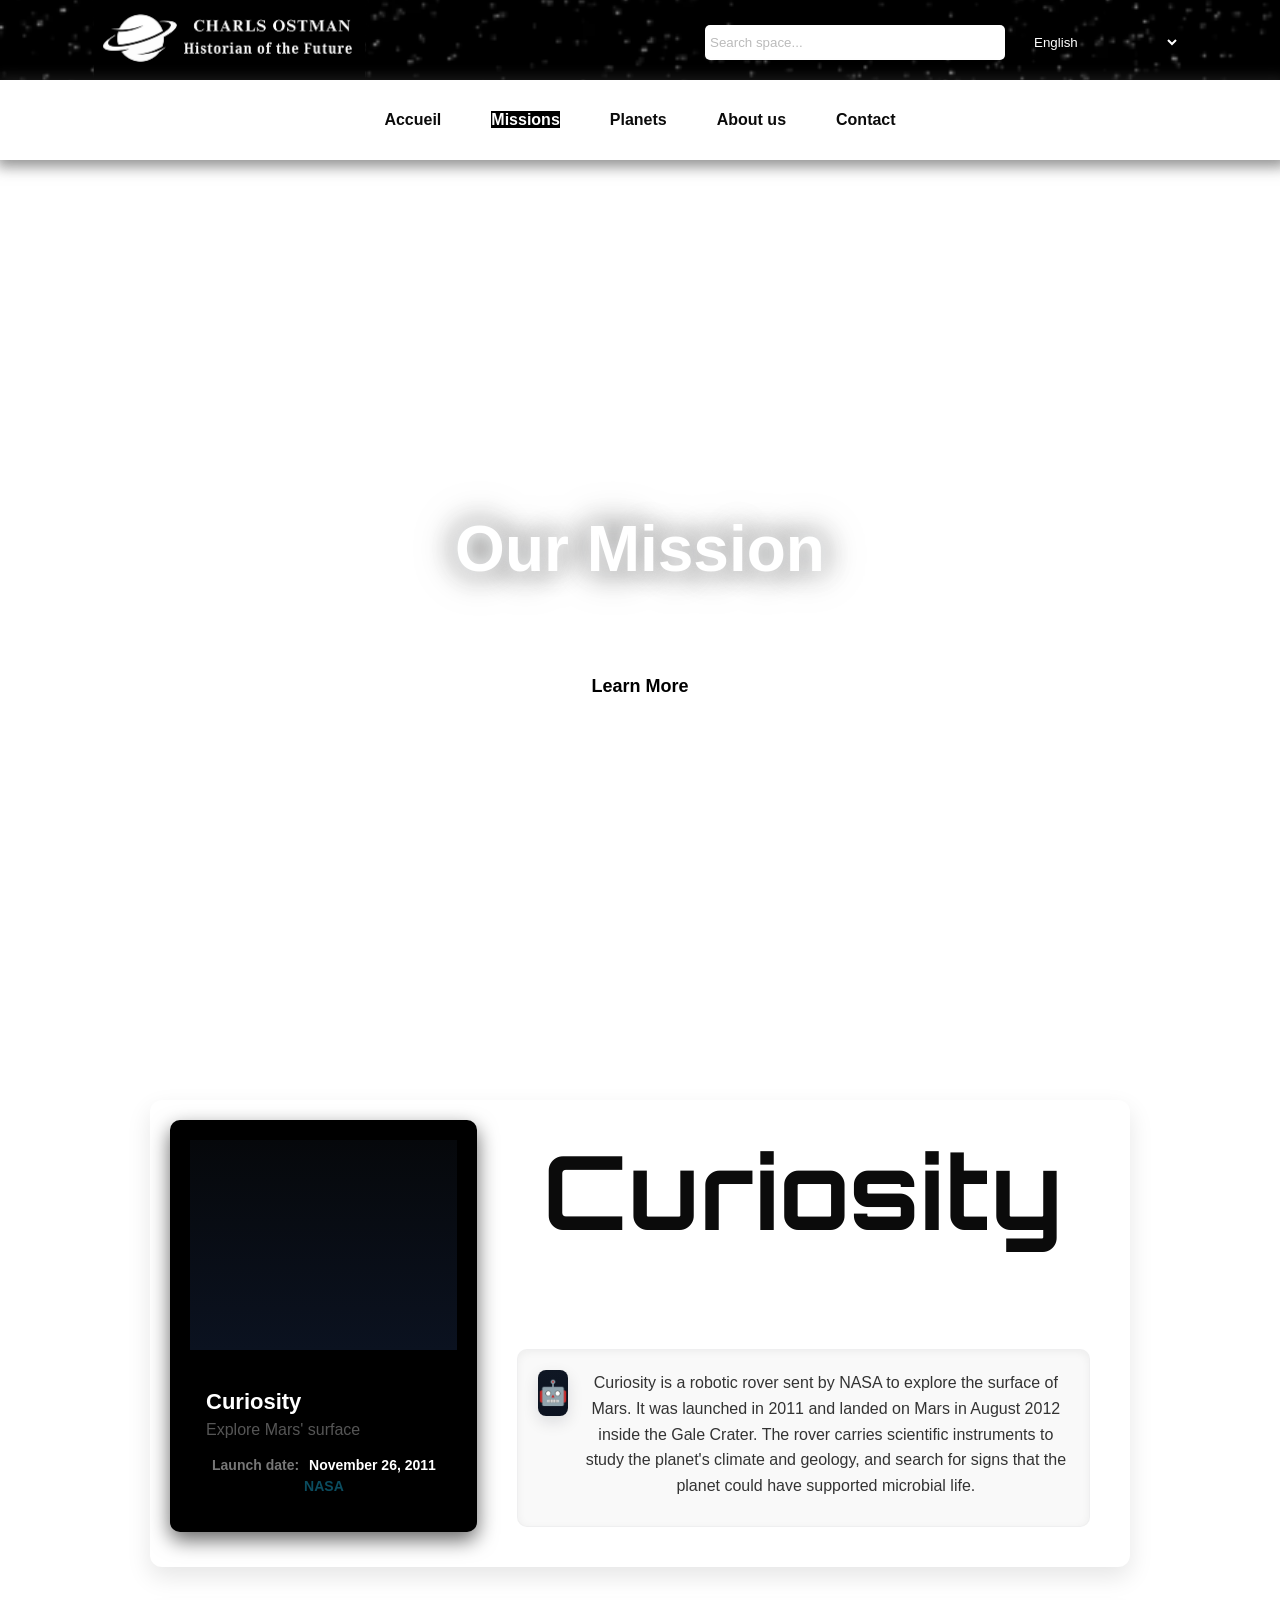
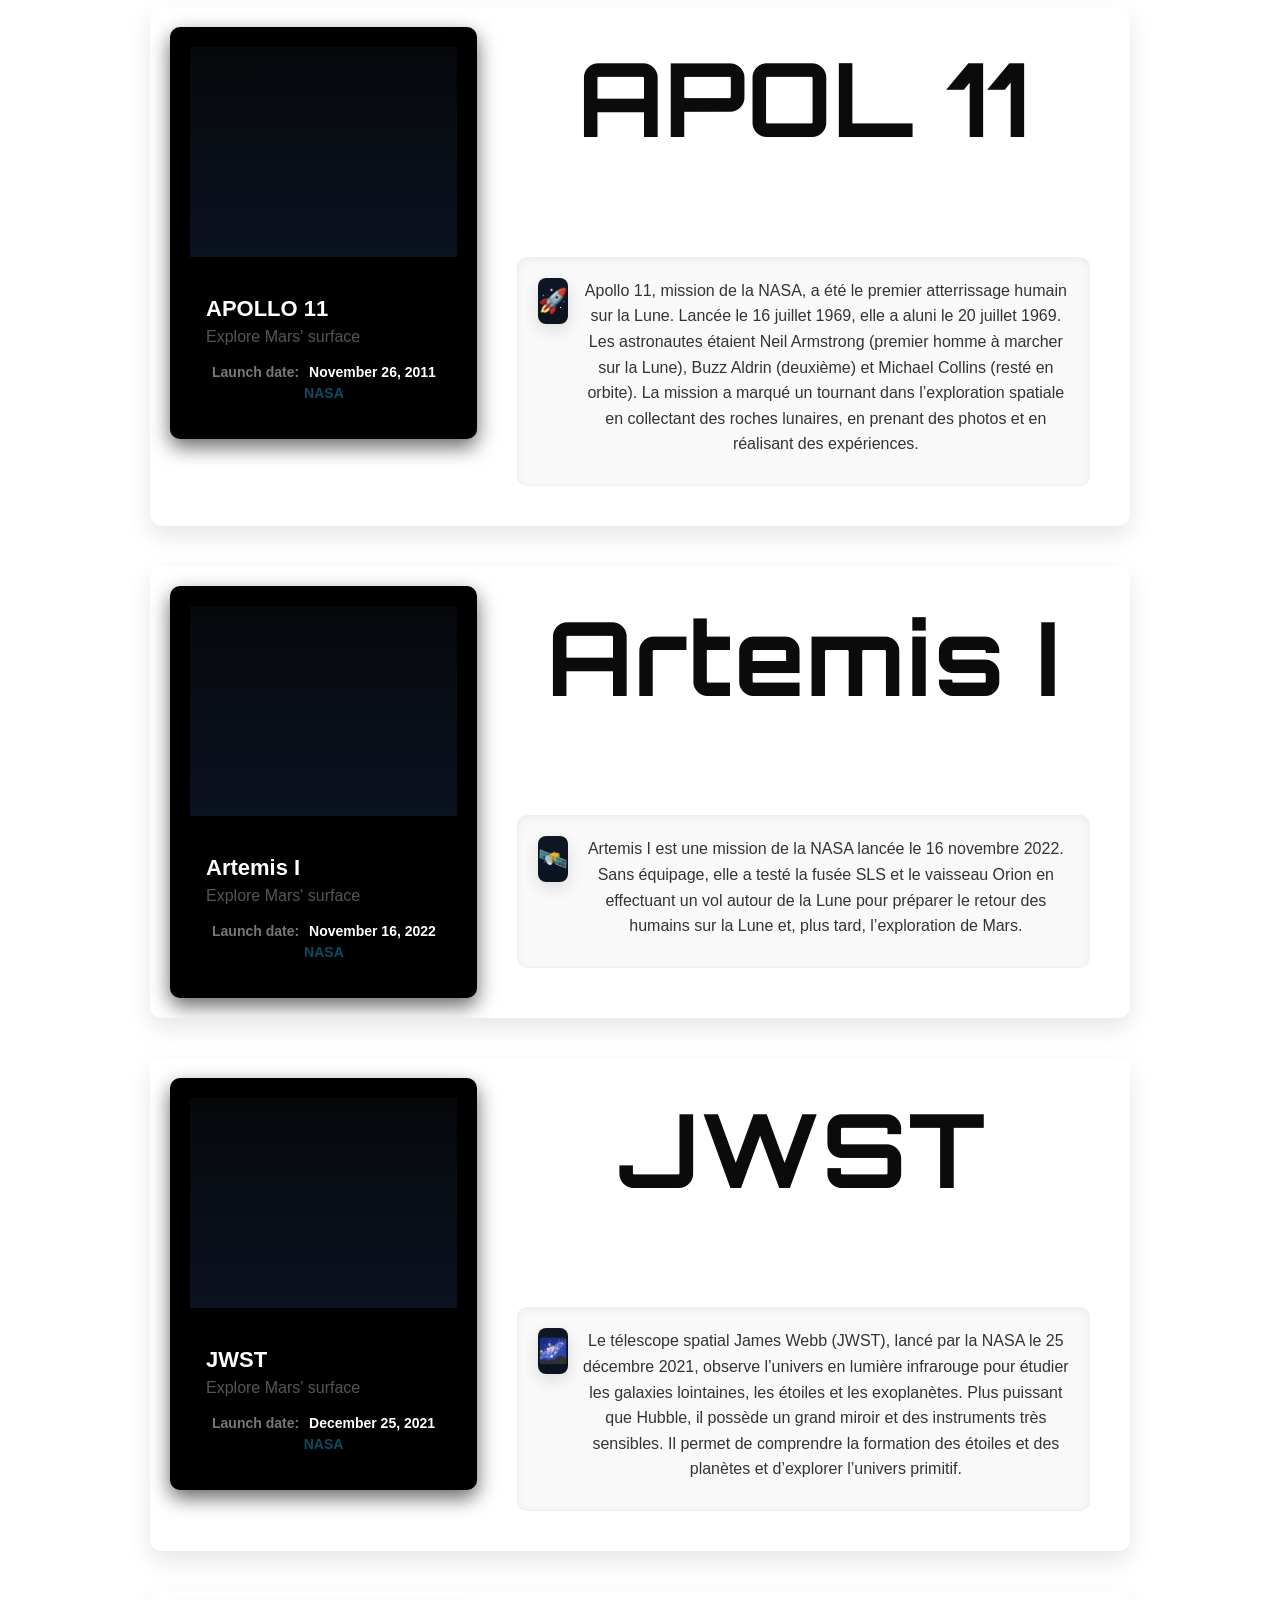
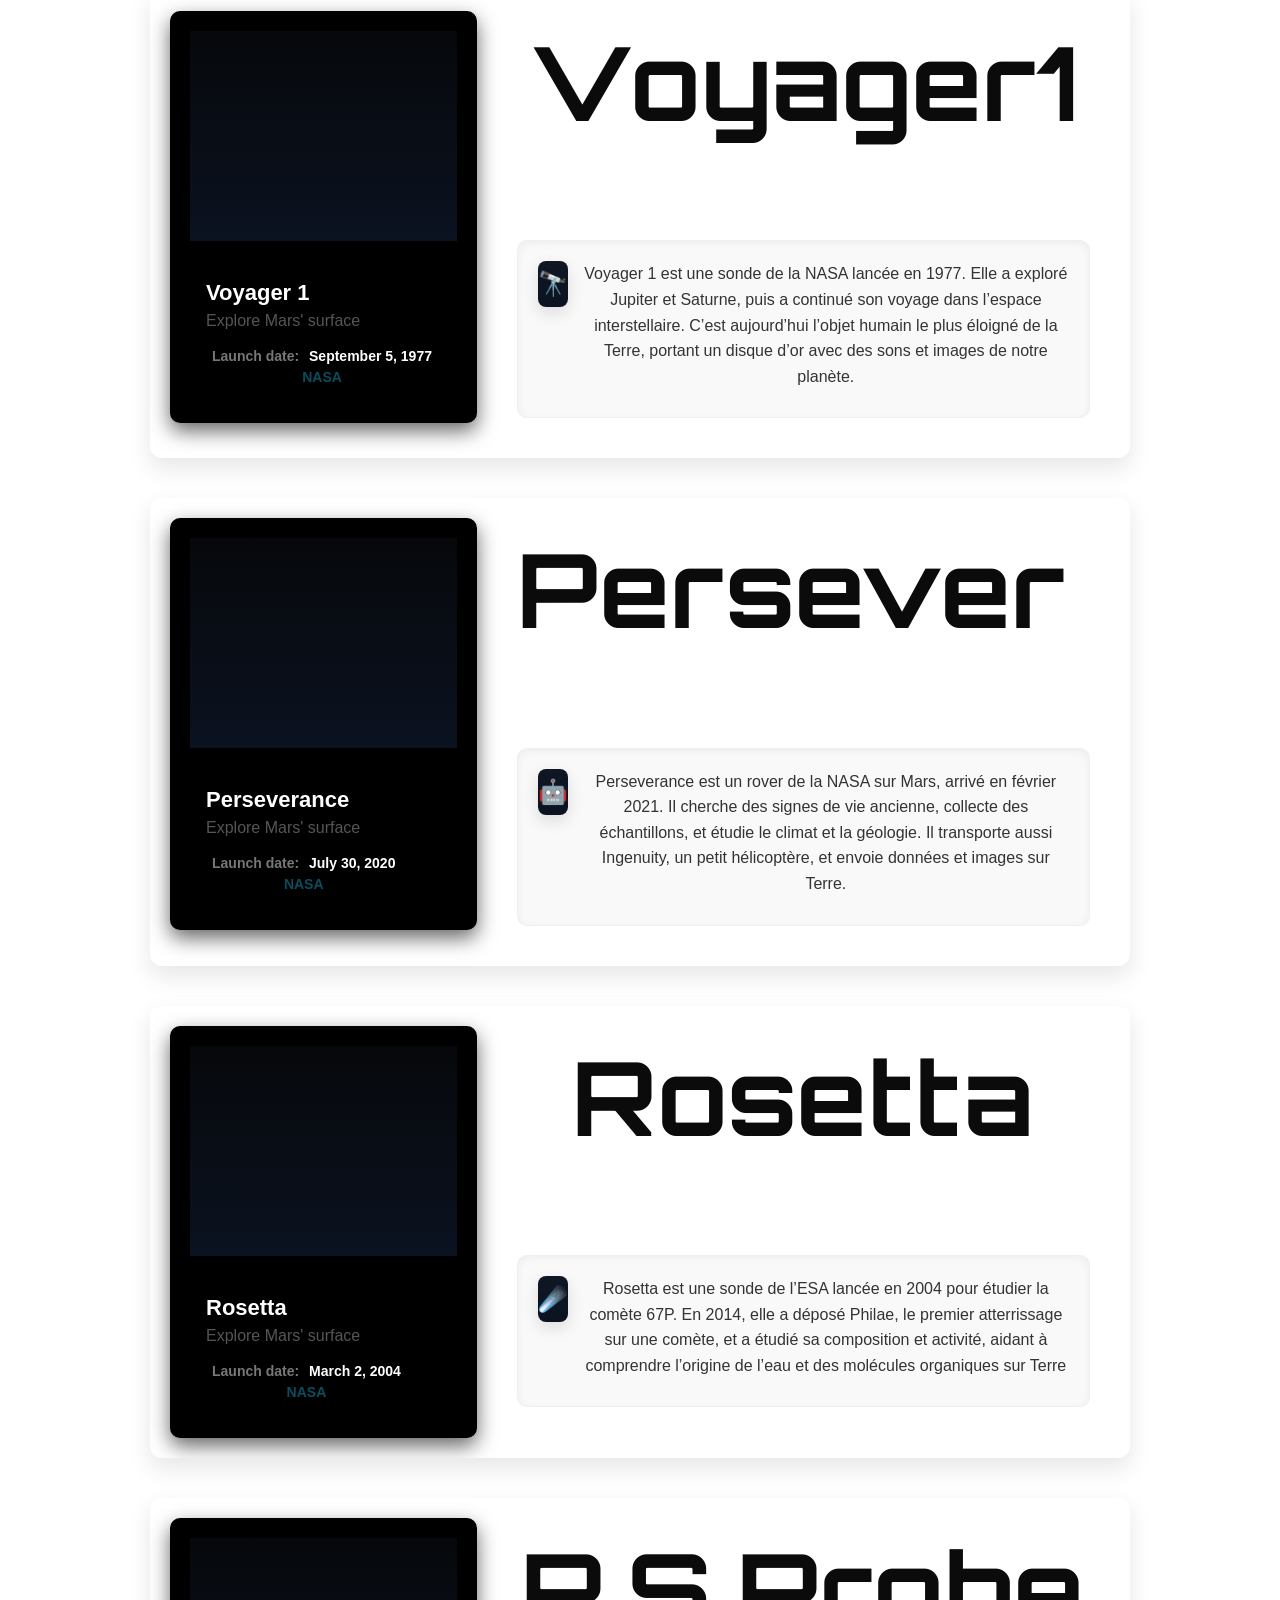
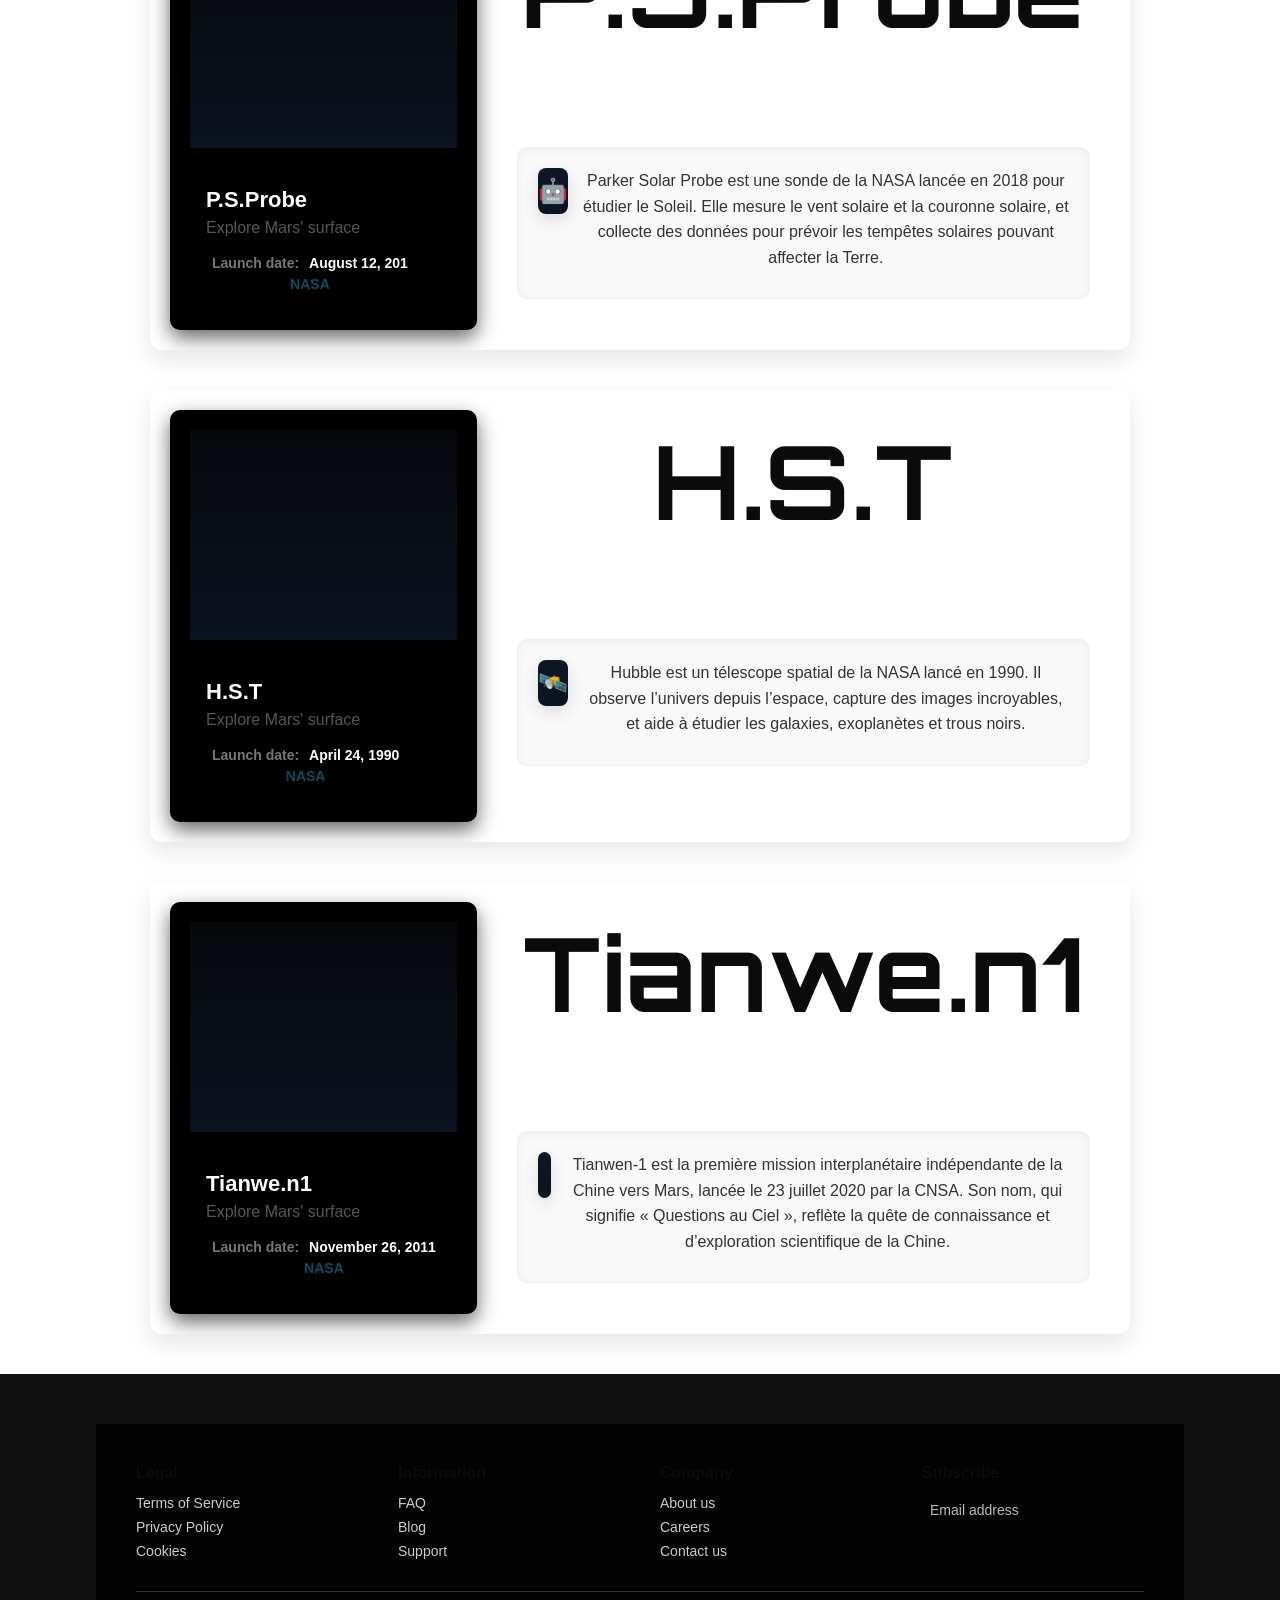
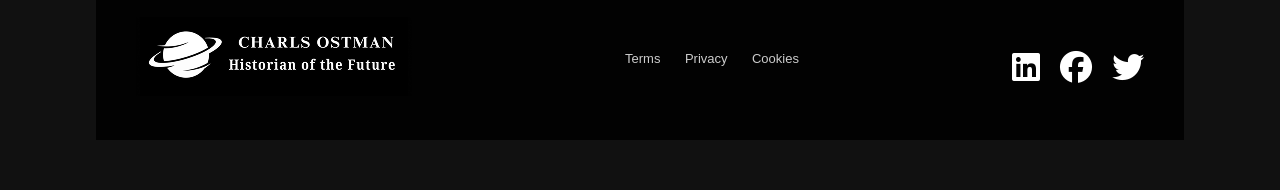
==== missions.html @ be609a7e "Initial commit" ====
<!DOCTYPE html>
<html lang="en">
<head>
  <meta charset="UTF-8">
  <meta name="viewport" content="width=device-width, initial-scale=1.0">
  <title>About Us | Space Odyssey</title>
  <link rel="stylesheet" href="styles.css">
  <link href="https://fonts.googleapis.com/css2?family=Cormorant:wght@400;700&display=swap" rel="stylesheet">
   <link href="https://fonts.googleapis.com/css2?family=Poltawski+Nowy:wght@400;600;700&display=swap" rel="stylesheet">
    <link href="https://fonts.googleapis.com/css2?family=Orbitron:wght@700&display=swap" rel="stylesheet">
<link
  rel="stylesheet"
  href="https://cdnjs.cloudflare.com/ajax/libs/font-awesome/6.5.0/css/all.min.css"
/>
<style>
        /* Main container */
        .site-header {
            grid-area: top-section;
            background-color: rgb(255, 255, 255);
            display: grid;
            grid-template-columns: 100%;
            grid-template-rows: 80px 80px;
        }

        /* Top section */
        .top-bar {
            background-color: #000;
            background-image: url(images/stars.PNG);
            background-size: cover;
            background-position: center;
            background-repeat: no-repeat;
            display: grid;
            grid-template-columns: 2fr 1fr;
            align-items: center;
        }

        .top-bar img {
            height: 80px;
            padding-left: 90px;
        }

        .search-field {
            width: 300px;
            height: 35px;
            border-radius: 5px;
            padding: 5px;
            border: none;
            margin-right: 25px;
        }

        .top-bar-right {
            display: grid;
            grid-template-columns: 1fr 2fr 1fr;
            align-items: center;
            padding-right: 100px;
        }

        .icon-group {
            display: grid;
            grid-template-columns: repeat(2 , 50px);
            grid-template-rows: 40px;
            align-items: center;
        }

        .icon-group img {
            width: 35px;
            height: 35px;
        }

        .lang-select select {
            width: 150px;
            height: 35px;
            background-color: rgba(240, 248, 255, 0);
            color: #fff;
            border: none;
        }

        .lang-select option {
            color: #000;
        }

        /* Bottom section */
        .bottom-bar {
    background-color: #ffffff; /* fond blanc */
    display: flex;
    justify-content: center;  /* centrer horizontalement */
    align-items: center;      /* centrer verticalement */
    height: 80px;
    box-shadow: 2px 2px 13px 5px rgba(54, 54, 54, 0.53);
}

.bottom-bar ul {
    list-style: none;
    display: flex;
    gap: 50px; /* espace entre les liens */
    margin: 0;
    padding: 0;
}

.bottom-bar ul li a {
    text-decoration: none;
    color: #0b0b0b;
    font-weight: 600;
    font-size: 16px;
    transition: color 0.3s;
    border:4PX ;
}

.bottom-bar ul li a:hover,
.bottom-bar ul li a.active {
    color: #FFFFFF; /* couleur accent sur hover ou page active */
    background-color: #000;
}

    </style>

  </head>
<body>


         
  <!-- 🌌 Navbar -->
 <header class="site-header">
        <div class="top-bar">
            <div class="top-bar-left">
                <img src="images/logo.png" alt="logo">
            </div>
            <div class="top-bar-right">
                <div>
                    <input type="search" class="search-field" placeholder="Search space...">
                </div>
                <div class="lang-select">
                    <select name="language">
                        <option value="en">English</option>
                        <option value="fr">Français</option>
                        <option value="ar">العربية</option>
                    </select>
                </div>
               
            </div>
        </div>
        <div class="bottom-bar">
           
           <ul>
          <li><a href="index.html">Accueil</a></li>
          <li><a href="missions.html"class="active">Missions</a></li>
          <li><a href="planet.html">Planets</a></li>
          <li><a href="about.html" >About us</a></li>
          <li><a href="contact_us.html">Contact</a></li>
        </ul>
        </div>

    </header>

 <body>
<section class="hero-section" style="height:100vh; background-image:url('images/missionnnnn.png'); background-size:cover; background-position:center;">
  <div class="hero-content">
    <h1 class="hero-title" >Our Mission</h1>
    <p class="animated-text">
      We aim to inspire the next generation of explorers through science
      and space education.
    </p>
    <a href="https://www.nasa.gov/missions/" class="btn-primary">Learn More</a>
  </div>
</section>


  <div class="mockup">
    <aside class="card" aria-label="Curiosity card">
  <div class="image-wrap">
    <iframe 
      width="320" 
      height="240" 
      src="https://www.youtube.com/embed/P4boyXQuUIw?autoplay=1&mute=1&loop=1&playlist=P4boyXQuUIw" 
      title="Curiosity Rover Video" 
      frameborder="0" 
      allow="accelerometer; autoplay; clipboard-write; encrypted-media; gyroscope; picture-in-picture" 
      allowfullscreen>
    </iframe>
  </div>

  <div class="card-body">
    <div class="card-title">Curiosity</div>
    <div class="card-sub">Explore Mars' surface</div>

    <div class="meta">
      <div>Launch date: <strong class="meta-strong">November 26, 2011</strong></div>
      
      <div> <a href="https://www.nasa.gov/" class="meta-link">NASA</a></div>
    </div>
  </div>
</aside>


    <main class="right">
      <h1 class="title-big" >Curiosity</h1>

      <section class="desc-card">
        <div class="desc-head">
          <div class="desc-icon">🤖</div>
          <div>
            <p class="desc-paragraph">
              Curiosity is a robotic rover sent by NASA to explore the surface of Mars. It was launched in 2011 and landed on Mars in August 2012 inside the Gale Crater. The rover carries scientific instruments to study the planet's climate and geology, and search for signs that the planet could have supported microbial life.
            </p>

            
          </div>
        </div>
      </section>
    </main>
  </div>
  <div class="mockup">
    <aside class="card" aria-label="APOLLO 11">
  <div class="image-wrap">
   <iframe 
  width="320" 
  height="240" 
  src="https://www.youtube.com/embed/SgOh6PlVoRw?autoplay=1&mute=1&loop=1&playlist=SgOh6PlVoRw" 
  title="APOLLO 11 Rover Video" 
  frameborder="0" 
  allow="accelerometer; autoplay; clipboard-write; encrypted-media; gyroscope; picture-in-picture" 
  allowfullscreen>
</iframe>

  </div>

  <div class="card-body">
    <div class="card-title">APOLLO 11</div>
    <div class="card-sub">Explore Mars' surface</div>

    <div class="meta">
      <div>Launch date: <strong class="meta-strong">November 26, 2011</strong></div>
      
      <div> <a href="https://www.nasa.gov/" class="meta-link">NASA</a></div>
    </div>
  </div>
</aside>


    <main class="right">
      <h1 class="title-big" >APOL 11</h1>

      <section class="desc-card">
        <div class="desc-head">
          <div class="desc-icon">🚀</div>
          <div>
          <p class="desc-paragraph"   >
 Apollo 11, mission de la NASA, a été le premier atterrissage humain sur la Lune. Lancée le 16 juillet 1969, elle a aluni le 20 juillet 1969. Les astronautes étaient Neil Armstrong (premier homme à marcher sur la Lune), Buzz Aldrin (deuxième) et Michael Collins (resté en orbite). La mission a marqué un tournant dans l’exploration spatiale en collectant des roches lunaires, en prenant des photos et en réalisant des expériences.
</p>


            
          </div>
        </div>
      </section>
    </main>
  </div>
  <div class="mockup">
    <aside class="card" aria-label="Artemis I">
  <div class="image-wrap">
<iframe 
    width="320" 
    height="240" 
    src="https://www.youtube.com/embed/CMLD0Lp0JBg?autoplay=1&mute=1" 
    title="Curiosity Rover Live" 
    frameborder="0" 
    allow="accelerometer; autoplay; clipboard-write; encrypted-media; gyroscope; picture-in-picture" 
    allowfullscreen>
</iframe>


  </div>

  <div class="card-body">
    <div class="card-title">Artemis I</div>
    <div class="card-sub">Explore Mars' surface</div>

    <div class="meta">
      <div>Launch date: <strong class="meta-strong">November 16, 2022</strong></div>
      
      <div> <a href="https://www.nasa.gov/" class="meta-link">NASA</a></div>
    </div>
  </div>
</aside>


    <main class="right">
      <h1 class="title-big" >Artemis I</h1>

      <section class="desc-card">
        <div class="desc-head">
          <div class="desc-icon">🛰️</div>
          <div>
            <p class="desc-paragraph">
              Artemis I est une mission de la NASA lancée le 16 novembre 2022. Sans équipage, elle a testé la fusée SLS et le vaisseau Orion en effectuant un vol autour de la Lune pour préparer le retour des humains sur la Lune et, plus tard, l’exploration de Mars.
          </div>
        </div>
      </section>
    </main>
  </div>
  <div class="mockup">
    <aside class="card" aria-label="JWST">
  <div class="image-wrap">
   <iframe 
    width="320" 
    height="240" 
    src="https://www.youtube.com/embed/6VqG3Jazrfs?autoplay=1&mute=1&loop=1&playlist=6VqG3Jazrfs" 
    title="Curiosity Rover Video" 
    frameborder="0" 
    allow="accelerometer; autoplay; clipboard-write; encrypted-media; gyroscope; picture-in-picture" 
    allowfullscreen>
</iframe>

  </div>

  <div class="card-body">
    <div class="card-title">JWST</div>
    <div class="card-sub">Explore Mars' surface</div>

    <div class="meta">
      <div>Launch date: <strong class="meta-strong"> December 25, 2021</strong></div>
      
      <div> <a href="https://www.nasa.gov/" class="meta-link">NASA</a></div>
    </div>
  </div>
</aside>


    <main class="right">
      <h1 class="title-big" >JWST</h1>

      <section class="desc-card">
        <div class="desc-head">
          <div class="desc-icon">🌌</div>
          <div>
            <p class="desc-paragraph">
              Le télescope spatial James Webb (JWST), lancé par la NASA le 25 décembre 2021, observe l’univers en lumière infrarouge pour étudier les galaxies lointaines, les étoiles et les exoplanètes.
Plus puissant que Hubble, il possède un grand miroir et des instruments très sensibles.
Il permet de comprendre la formation des étoiles et des planètes et d’explorer l’univers primitif.
            </p>
            
          </div>
        </div>
      </section>
    </main>
  </div>
  <div class="mockup">
    <aside class="card" aria-label="Voyager 1">
  <div class="image-wrap">
  <iframe 
    width="320" 
    height="240" 
    src="https://www.youtube.com/embed/qtCBI3WNTdI?autoplay=1&mute=1&loop=1&playlist=qtCBI3WNTdI" 
    title="Curiosity Rover Video" 
    frameborder="0" 
    allow="accelerometer; autoplay; clipboard-write; encrypted-media; gyroscope; picture-in-picture" 
    allowfullscreen>
</iframe>

  </div>

  <div class="card-body">
    <div class="card-title">Voyager 1</div>
    <div class="card-sub">Explore Mars' surface</div>

    <div class="meta">
      <div>Launch date: <strong class="meta-strong">September 5, 1977</strong></div>
      
      <div> <a href="https://www.nasa.gov/" class="meta-link">NASA</a></div>
    </div>
  </div>
</aside>


    <main class="right">
      <h1 class="title-big" style="font-size: 14px;">Voyager1</h1>

      <section class="desc-card">
        <div class="desc-head">
          <div class="desc-icon">🔭</div>
          <div>
            <p class="desc-paragraph">
               Voyager 1 est une sonde de la NASA lancée en 1977. Elle a exploré Jupiter et Saturne, puis a continué son voyage dans l’espace interstellaire. C’est aujourd’hui l’objet humain le plus éloigné de la Terre, portant un disque d’or avec des sons et images de notre planète.
            </p>
            
          </div>
        </div>
      </section>
    </main>
  </div>
  <div class="mockup">
    <aside class="card" aria-label="Perseverance">
  <div class="image-wrap">
   <iframe 
    width="320" 
    height="240" 
    src="https://www.youtube.com/embed/h8J7v43mEB4?autoplay=1&mute=1&loop=1&playlist=h8J7v43mEB4" 
    title="Curiosity Rover Video" 
    frameborder="0" 
    allow="accelerometer; autoplay; clipboard-write; encrypted-media; gyroscope; picture-in-picture" 
    allowfullscreen>
</iframe>

  </div>

  <div class="card-body">
    <div class="card-title">Perseverance</div>
    <div class="card-sub">Explore Mars' surface</div>

    <div class="meta">
      <div>Launch date: <strong class="meta-strong">July 30, 2020</strong></div>
      
      <div> <a href="https://www.nasa.gov/" class="meta-link">NASA</a></div>
    </div>
  </div>
</aside>


    <main class="right">
      <h1 class="title-big" style="text-align: left;">Persever</h1>

      <section class="desc-card">
        <div class="desc-head">
          <div class="desc-icon">🤖</div>
          <div>
            <p class="desc-paragraph">
              Perseverance est un rover de la NASA sur Mars, arrivé en février 2021. Il cherche des signes de vie ancienne, collecte des échantillons, et étudie le climat et la géologie. Il transporte aussi Ingenuity, un petit hélicoptère, et envoie données et images sur Terre.
            </p>

            
          </div>
        </div>
      </section>
    </main>
  </div>
  <div class="mockup">
    <aside class="card" aria-label="Curiosity card">
  <div class="image-wrap">
   <iframe 
    width="320" 
    height="240" 
    src="https://www.youtube.com/embed/20MFL9L8KEc?autoplay=1&mute=1&loop=1&playlist=20MFL9L8KEc" 
    title="Curiosity Rover Video" 
    frameborder="0" 
    allow="accelerometer; autoplay; clipboard-write; encrypted-media; gyroscope; picture-in-picture" 
    allowfullscreen>
</iframe>

  </div>

  <div class="card-body">
    <div class="card-title">Rosetta</div>
    <div class="card-sub">Explore Mars' surface</div>

    <div class="meta">
      <div>Launch date: <strong class="meta-strong">March 2, 2004</strong></div>
      
      <div> <a href="https://www.nasa.gov/" class="meta-link">NASA</a></div>
    </div>
  </div>
</aside>


    <main class="right">
      <h1 class="title-big" >Rosetta</h1>

      <section class="desc-card">
        <div class="desc-head">
          <div class="desc-icon">☄️</div>
          <div>
            <p class="desc-paragraph">
             Rosetta est une sonde de l’ESA lancée en 2004 pour étudier la comète 67P. En 2014, elle a déposé Philae, le premier atterrissage sur une comète, et a étudié sa composition et activité, aidant à comprendre l’origine de l’eau et des molécules organiques sur Terre
            </p>
          </div>
        </div>
      </section>
    </main>
  </div>
  <div class="mockup">
    <aside class="card" aria-label="P.S.Probe">
  <div class="image-wrap">
    <iframe 
    width="320" 
    height="240" 
    src="https://www.youtube.com/embed/1PKhD7YB5-s?autoplay=1&mute=1&loop=1&playlist=1PKhD7YB5-s" 
    title="Curiosity Rover Video" 
    frameborder="0" 
    allow="accelerometer; autoplay; clipboard-write; encrypted-media; gyroscope; picture-in-picture" 
    allowfullscreen>
</iframe>


  </div>

  <div class="card-body">
    <div class="card-title">P.S.Probe</div>
    <div class="card-sub">Explore Mars' surface</div>

    <div class="meta">
      <div>Launch date: <strong class="meta-strong"> August 12, 201</strong></div>
      
      <div> <a href="https://www.nasa.gov/" class="meta-link">NASA</a></div>
    </div>
  </div>
</aside>


    <main class="right">
      <h1 class="title-big" >P.S.Probe</h1>

      <section class="desc-card">
        <div class="desc-head">
          <div class="desc-icon">🤖</div>
          <div>
            <p class="desc-paragraph">
              Parker Solar Probe est une sonde de la NASA lancée en 2018 pour étudier le Soleil. Elle mesure le vent solaire et la couronne solaire, et collecte des données pour prévoir les tempêtes solaires pouvant affecter la Terre.
            </p>

            
          </div>
        </div>
      </section>
    </main>
  </div>
  <div class="mockup">
    <aside class="card" aria-label="Curiosity card">
  <div class="image-wrap">
<iframe 
    width="320" 
    height="240" 
    src="https://www.youtube.com/embed/4OoQ9nmkL1U?autoplay=1&mute=1&loop=1&playlist=4OoQ9nmkL1U" 
    title="Hubble: The Great Space Telescope" 
    frameborder="0" 
    allow="accelerometer; autoplay; clipboard-write; encrypted-media; gyroscope; picture-in-picture" 
    allowfullscreen>
</iframe>


  </div>

  <div class="card-body">
    <div class="card-title">H.S.T</div>
    <div class="card-sub">Explore Mars' surface</div>

    <div class="meta">
      <div>Launch date: <strong class="meta-strong">April 24, 1990</strong></div>
      
      <div> <a href="https://www.nasa.gov/" class="meta-link">NASA</a></div>
    </div>
  </div>
</aside>


    <main class="right">
      <h1 class="title-big" >H.S.T</h1>

      <section class="desc-card">
        <div class="desc-head">
          <div class="desc-icon">🛰️</div>
          <div>
            <p class="desc-paragraph">
              Hubble est un télescope spatial de la NASA lancé en 1990. Il observe l’univers depuis l’espace, capture des images incroyables, et aide à étudier les galaxies, exoplanètes et trous noirs.

            </p>
          </div>
        </div>
      </section>
    </main>
  </div>
  <div class="mockup">
    <aside class="card" aria-label="Curiosity card">
  <div class="image-wrap">
  <iframe 
    width="320" 
    height="240" 
    src="https://www.youtube.com/embed/FWFKk2yNzRM?autoplay=1&mute=1&loop=1&playlist=FWFKk2yNzRM" 
    title="Curiosity Rover Video" 
    frameborder="0" 
    allow="accelerometer; autoplay; clipboard-write; encrypted-media; gyroscope; picture-in-picture" 
    allowfullscreen>
</iframe>

  </div>

  <div class="card-body">
    <div class="card-title">Tianwe.n1</div>
    <div class="card-sub">Explore Mars' surface</div>

    <div class="meta">
      <div>Launch date: <strong class="meta-strong">November 26, 2011</strong></div>
      
      <div> <a href="https://www.nasa.gov/" class="meta-link">NASA</a></div>
    </div>
  </div>
</aside>


    <main class="right">
      <h1 class="title-big" >Tianwe.n1</h1>

      <section class="desc-card">
        <div class="desc-head">
          <div class="desc-icon"></div>
          <div>
            <p class="desc-paragraph">
              Tianwen-1 est la première mission interplanétaire indépendante de la Chine vers Mars, lancée le 23 juillet 2020 par la CNSA. Son nom, qui signifie « Questions au Ciel », reflète la quête de connaissance et d’exploration scientifique de la Chine.
            </p>

            
          </div>
        </div>
      </section>
    </main>
  </div>
  <footer>
      <div class="background-footer">
        <div class="footer-top">
          <div class="footer-column">
            <h3>Legal</h3>
            <ul>
              <li><a href="#">Terms of Service</a></li>
              <li><a href="#">Privacy Policy</a></li>
              <li><a href="#">Cookies</a></li>
            </ul>
          </div>

          <div class="footer-column">
            <h3>Information</h3>
            <ul>
              <li><a href="#">FAQ</a></li>
              <li><a href="#">Blog</a></li>
              <li><a href="#">Support</a></li>
            </ul>
          </div>

          <div class="footer-column">
            <h3>Company</h3>
            <ul>
              <li><a href="about.html">About us</a></li>
              <li><a href="missions.html">Careers</a></li>
              <li><a href="contact_us.html">Contact us</a></li>
            </ul>
          </div>

          <div class="footer-column subscribe">
            <h3>Subscribe</h3>
            <input type="email" placeholder="Email address" />
          </div>
        </div>

        <hr />

        <div class="footer-bottom">
          <div class="footer-logo">
            <a href="#"><img src="images/logo.png" alt="logo" /></a>
          </div>

          <div class="footer-links">
            <a href="#">Terms</a>
            <a href="#">Privacy</a>
            <a href="#">Cookies</a>
          </div>

      
              <div class="social-icons">
  <a href="https://www.linkedin.com" target="_blank" class="social-link">
    <i class="fab fa-linkedin"></i>
  </a>
  <a href="https://www.facebook.com" target="_blank" class="social-link">
    <i class="fab fa-facebook"></i>
  </a>
  <a href="https://twitter.com" target="_blank" class="social-link">
    <i class="fab fa-twitter"></i>
  </a>
</div>
</div>
      </div>
    </footer>
</body>
---- styles.css ----
* {
  margin: 0;
  padding: 0;
  box-sizing: border-box;
  font-family: 'Poppins', sans-serif;
}

body {
  font-family: "Poppins", sans-serif;
  overflow-x: hidden;
  height: 100vh;
}
.stars {
  position: fixed;
  width: 100%;
  height: 100%;
  background: url('images/stars.PNG') repeat;
  animation: moveStars 100s linear infinite;
  overflow: hidden;
  z-index: -1;
}

@keyframes moveStars {
  from { background-position: 0 0; }
  to { background-position: -10000px 5000px; }
}
/* Structure du header */
/* Header main */
header {
  width: 100%;
  color: white;
  font-family: Arial, sans-serif;
  background: rgba(0, 0, 0, 0.6);
  position: sticky;
  top: 0;
  z-index: 100;
}

/* Header */
header {
  width: 100%;
  background: rgba(0, 0, 0, 0.7);
  position: sticky;
  top: 0;
  z-index: 100;
}

/* Navbar container */
.top-header {
  display: flex;
  justify-content: space-between;
  align-items: center;
  padding: 10px 50px;
}

/* Logo */
.top-header h1 img {
  width: 150px; 
}

/* Navigation */
nav ul {
  display: flex;
  list-style: none;
  gap: 30px;
  margin: 0;
  padding: 0;
}

nav a {
  text-decoration: none;
  color: white;
  font-weight: 600;
  font-family: 'Orbitron', sans-serif;
  padding: 8px 12px;
  border-radius: 8px;
  transition: all 0.3s ease;
}

/* Hover effect */
nav a:hover,
nav a.active {
  background: #00bfff; 
  color: black;
  transform: scale(1.1);
}
* {
  margin: 0;
  padding: 0;
  box-sizing: border-box;
}

body {
  font-family: 'Poppins', sans-serif;
  background-color: #0c0c1d;
  color: white;
  overflow-x: hidden;
}

/* HEADER */
header {
  background: rgba(0, 0, 0, 0.6);
  position: sticky;
  top: 0;
  width: 100%;
  z-index: 100;
}

.top-header {
  display: flex;
  justify-content: space-between;
  align-items: center;
  padding: 15px 50px;
}

.top-header img {
  width: 150px;
}

nav ul {
  display: flex;
  gap: 30px;
  list-style: none;
}

nav a {
  color: white;
  text-decoration: none;
  font-weight: 600;
  transition: 0.3s;
}

nav a:hover,
nav a.active {
  color: #00bfff;
}
/*/*/*/*/*/*/*/*/*/*   PAGE ABOUT /*/*/*/*/*/*/*/*/* */


body {
  background-color: #fff;
  font-family: "Poppins", sans-serif;
  color: #222;
  margin: 0;
  padding: 0;
}

/* ====== ABOUT BANNER ====== */
.about-section {
  position: relative;
  width: 100%;
  height: 70vh; 
  overflow: hidden;
  display: flex;
  justify-content: center;
  align-items: center;
  color: white;
  background-color: black; 
}

.video-background {
  position: absolute;
  top: 0;
  left: 0;
  width: 100%;
  height: 100%;
  z-index: 0;
  overflow: hidden;
  border-radius: 0; 
}

.video-background video {
  width: 100%;
  height: 100%;
  object-fit: cover;
  filter: brightness(0.5);
}


.about-banner {
  position: relative;
  z-index: 1;
  text-align: center;
  animation: fadeInUp 1.5s ease-out;
}


.about-banner h1 {
  font-size: 4em;
  font-weight: 900;
  color: #ffffff;
  text-shadow: 0 0 15px rgba(255, 255, 255, 0.8),
               0 0 30px rgba(15, 16, 18, 0.6),
               0 0 45px rgba(15, 20, 24, 0.4);
  transform: translateY(40px);
  opacity: 0;
  animation: titleAppear 2s ease-out forwards;
  transition: all 0.4s ease;
}

/* Hover effect */
.about-banner h1:hover {
  color:black;
  text-shadow: 0 0 20px #e9eef0,
               0 0 40px #e9eef0,
               0 0 60px #e9eef0;
  transform: translateY(-5px) scale(1.05);
}



.animated-text {
  font-size: 1.6em;
  font-weight: 500;
 

  animation: gradientFlow 5s ease infinite;
  display: inline-block;
  cursor: pointer;
  transition: transform 0.3s ease;
}


@keyframes gradientFlow {
  0% {
    background-position: 0% center;
  }
  100% {
    background-position: 100% center;
  }
}


.animated-text:active {
  transform: translateY(5px) scale(0.98);
}


@keyframes titleAppear {
  0% {
    opacity: 0;
    transform: translateY(40px);
  }
  100% {
    opacity: 1;
    transform: translateY(0);
  }
}

@keyframes fadeIn {
  0% {
    opacity: 0;
  }
  100% {
    opacity: 1;
  }
}

@keyframes fadeInUp {
  0% {
    opacity: 0;
    transform: translateY(30px);
  }
  100% {
    opacity: 1;
    transform: translateY(0);
  }
}


/* ====== WHO SECTION ====== */
.who-section {
  background-color: #fff;
  padding: 60px 10%;
  display: flex;
  justify-content: center;
}

.who-container {
  display: flex;
  gap: 20px; 
  padding: 20px;
  border: 1px solid #8B4513; 
  border-radius: 40px; 
  background-color: #808080;
  align-items: center;
  justify-content: center;
   box-shadow: 0 20px 50px rgba(0, 0, 0, 1);
 
}
.who-container:hover {
  box-shadow: 0 15px 35px rgba(44, 7, 90, 0.9);
  transform: translateY(-5px);
  transition: 0.3s ease;
}

.who-text {
  border: 1px solid #640909; 
   background-color: #4D4848;
  padding: 20px;
  border-radius: 20px;
  height: 320px;
  text-align: center;
  margin: 30px;
   box-shadow: 0 8px 20px rgba(53, 56, 121, 0.5);
}
.who-text:hover {
  box-shadow: 0 12px 30px rgba(0, 0, 0, 0.7);
  transform: translateY(-5px);
  transition: 0.3s ease;
}
.who-text h2 {
     margin-top: 20px;
  font-size: 28px;
  margin-bottom: 20px; /* espace bin titre w paragraphe */
  animation: slideDown 1s ease-out forwards; /* animation simple */
  opacity: 0; /* bch ndir l fade in */
  cursor: pointer;
  transition: color 0.3s linear;
}
.who-text h2:hover {
  color: #060f19; 
  /* couleur jdida f hover */
  
}

.who-text p {
  font-size: 16px;
  line-height: 1.6;
  animation: slideUp 1.5s linear 0.5s forwards;
  opacity: 0;
}

/* Animations keyframes */
@keyframes slideDown {
  0% {
    transform: translateY(-50px);
    opacity: 0;
  }
  100% {
    transform: translateY(0);
    opacity: 1;
  }
}

@keyframes slideUp {
  0% {
    transform: translateY(50px);
    opacity: 0;
  }
  100% {
    transform: translateY(0);
    opacity: 1;
  }
}
.who-image img {

  max-width: 500px;
  border-radius: 20px;
  box-shadow: 0 15px 40px rgba(0, 0, 0, 0.7);
  object-fit: cover;
  transition: transform 0.3s ease, box-shadow 0.3s ease; 
}

.who-image img:hover {
  transform: scale(1.05); 
  box-shadow: 0 25px 60px rgba(0, 0, 0, 0.9); 
}



/* OBJECTIF */
/* Body background */
body {
  background-color: #ffffff; 
  justify-content: flex-end; 
  font-family: Arial, sans-serif;
  margin: 0;
  padding: 0;
}

/* Section container gris */
.objectives-section {
  padding: 40px 20px;
  background-color: #FFFFFF; 
  border-radius: 20px;
  box-shadow: 0 10px 25px rgba(0,0,0,0.5); 
}

/* Hover effect */
.objectives-section:hover {
  transform: scale(1.02); 
  box-shadow: 0 18px 50px rgba(0,0,0,0.7); 
}



.objectives-container {
    background-color:#FFFFFF;
  padding: 40px;
  border-radius: 25px;
  box-shadow: 0 15px 40px rgba(0,0,0,0.3);
  max-width: 1000px;
  margin: 0 auto;
}


/* Title */
.objectives-title {
  text-align: center;
  font-weight: bold;
  font-size: 32px;
  margin-bottom: 40px;
  color: black;
  
}
.space-intro {
  font-family: 'Cormorant', serif; /* font Cormorant */
  font-size: 20px;
  line-height: 1.6;
  color: black; /* ila f dark background */
  margin-top: 30px;
  margin-bottom: 40px;
  text-align: center;
  font-weight: bold; /* ou center ila bghiti */
}

.objective-item {
  display: flex;
  align-items: center;
  justify-content: center;
  gap: 25px;
  flex-wrap: wrap;

  /* Background image */
  background-image: url('images/rect.png');
  background-size: cover;     
  background-position: center; 
  background-repeat: no-repeat;
  border-radius: 15px;
  padding: 20px;
  box-shadow: 0 8px 30px rgba(0,0,0,0.5);
  margin-bottom: 40px; 
}


.objective-item.reverse {
  flex-direction: row-reverse; /* video à droite, texte à gauche */
}

.objective-item iframe {
   width: 500px;       /* حجم أكبر */
  height: 300px; 
  border-radius: 15px;
  box-shadow: 0 10px 30px rgba(0,0,0,0.7);
   border-radius: 17px;
  transition: transform 0.4s ease, box-shadow 0.4s ease; /* smooth animation */
  box-shadow: 0 6px 15px rgba(0,0,0,0.4);
  max-width: 800px;
  
}
.objective-item iframe:hover {
  transform: scale(1.05); 
  box-shadow: 0 12px 30px rgba(0,0,0,0.7); 
}

.objective-box {
  background-color: #7a7070; /* gris foncé élégant */
  padding: 20px 25px;
  border-radius: 15px;
  box-shadow: 0 8px 25px rgba(0,0,0,0.5);
  color: #0e0101; 
  max-width: 300px;  
  margin: 20px auto;
  opacity: 0;
  transform: translateY(30px);
  animation: fadeSlide 1s forwards;
  text-align: center;
  font-family: 'Poltawski Nowy', serif;
  font-size: 12px;
  font-weight: 600;
  cursor: pointer;
  transition: transform 0.4s ease, box-shadow 0.4s ease;
}

/* Animation keyframes */
@keyframes fadeSlide {
  to {
    opacity: 1;
    transform: translateY(0);
  }
}

/* Hover effect */
.objective-box:hover {
  transform: scale(1.05);
  box-shadow: 0 15px 45px rgba(0,0,0,0.7);
  background-color: #8c7d7d; 
}

/* contact */
:root{
  --bg:#ffffff; /* fond général blanc */
  --card:#ffffff; /* fond des cartes */
  --muted:#7b7b7b; /* texte secondaire */
  --accent:#0b4c5f; /* couleur accent */
  --black:#0b0b0b; /* texte principal */
}

*{box-sizing:border-box}

body{
  font-family: Inter, system-ui, -apple-system, 'Segoe UI', Roboto, Arial;
  background: var(--bg); /* fond blanc */
  color: var(--black);
  margin: 0;
  -webkit-font-smoothing: antialiased;
  -moz-osx-font-smoothing: grayscale;
  
}

/* container */
.wrapper{
  max-width:1200px;
  margin:0 auto;
  padding: 40px 20px; /* ajout padding pour respirer */
  background-color: #FFFFFF;
}

/* card */
.contact-card{
  display:flex;
  flex-wrap: wrap;
  gap:0;
  background:var(--card); /* fond blanc */
  border-radius:10px;
  box-shadow:0 12px 30px rgba(10,10,10,0.08);
  overflow:hidden;
  border:1px solid rgba(0,0,0,0.05); /* bord très léger */
}

/* left panel */
.left-panel{
  width:40%;
  min-width:320px;
  padding:36px;
  background:#f5f5f5 url('images/solar_system.png') center right / cover no-repeat; /* fond gris clair pour contraste */
  color:#0b0b0b; /* texte sombre */
  display:flex;
  flex-direction:column;
  justify-content:space-between;
}

.left-top {
  display: flex;
  flex-direction: column;
  align-items: center; 
  justify-content: center; 
  text-align: center;
  height: 100%; 
}

.left-panel h1 {
  font-family: 'Poppins', 'Inter', sans-serif;
  font-size: 36px;
  font-weight: 700;
  color: var(--black);
  margin: 4px 0 6px;
  letter-spacing: -0.5px;
  text-align: center;
  cursor: pointer;
  transition: all 0.3s ease;
  color: #FFFFFF;
}

.left-panel h1:active {
   
  color: black;
  transform: scale(1.1);
}

.left-panel .lead{
  color:#FFFFFF;
  opacity:0.9;
  margin-bottom: 18px;
}

/* Social buttons */
.socials {
  display: flex;
  justify-content: space-between;
  padding: 15px 25px;
  border-radius: 15px;
  max-width: 200px;
  margin: 20px auto;
}

.socials button {
  background-color: #0b0b0b;
  border: none;
  border-radius: 50%;
  width: 45px;
  height: 45px;
  display: flex;
  justify-content: center;
  align-items: center;
  cursor: pointer;
  transition: 0.3s;
}

.socials button:hover {
  background-color: #333;
  transform: scale(1.1);
}

/* right panel */
.right-panel{
  flex:1;
  padding:34px 50px;
  background: var(--card); /* fond blanc */
}

/* Form */
form{display:block}

.row{display:grid;grid-template-columns:1fr 1fr;gap:28px}
.mt{margin-top:18px}
label{display:block;font-size:14px;font-weight:600;margin-bottom:10px}
input[type=text], input[type=email], input[type=tel], textarea{
  width:100%;
  border:none;
  border-bottom:2px solid #e6e6e6;
  padding:8px 6px;
  font-size:14px;
  outline:none;
  background:transparent;
}
input::placeholder, textarea::placeholder{color:#bbb}
textarea{min-height:100px;resize:vertical}

/* Radios */
.subject{margin:18px 0}
.radios{display:flex;gap:18px;align-items:center;flex-wrap:wrap}
.radio{display:flex;gap:8px;align-items:center;font-weight:500}
.radio input{appearance:none;width:16px;height:16px;border-radius:50%;border:2px solid #d6d6d6;display:inline-block;position:relative}
.radio input:checked{background:var(--accent);border-color:var(--accent)}

/* Buttons */
.send-row {
  display: flex;
  gap: 20px; 
  justify-content: flex-start; 
  margin-top: 15px; 
}

.btn-send {
  padding: 10px 20px;
  font-size: 16px;
  font-weight: 600;
  border: none;
  border-radius: 8px;
  cursor: pointer;
  background-color: var(--black);
  color: #fff;
  transition: all 0.3s ease;
}

.btn-send:active {
  background-color: var(--accent);
  color: #fff;
  transform: scale(1.05);
}

/* contact options below */
.contact-options{
  display:grid;
  grid-template-columns:repeat(3,1fr);
  gap:28px;
  margin-top:60px;
}
.option{
  background:#f5f5f5;
  text-align:left;
  padding:18px;
  border-radius:12px;
}
.icon-wrap{
  width:56px;
  height:56px;
  border-radius:12px;
  background:#fff;
  display:grid;
  place-items:center;
  box-shadow:0 8px 22px rgba(10,10,10,0.06);
  margin-bottom:14px;
}
.option h3{font-family:Poppins;margin:0 0 8px;font-size:20px}
.option p{color:var(--muted);line-height:1.5}
.option a{display:inline-block;margin-top:10px;font-weight:600;color:var(--accent);text-decoration:none}

/* responsive */
@media (max-width:980px){
  .contact-card{flex-direction:column}
  .left-panel{width:100%;min-height:220px}
  .right-panel{padding:18px}
  .row{grid-template-columns:1fr}
  .contact-options{grid-template-columns:1fr}
}



/* Hero Section */
.hero-section {
  height: 100vh;
  display: flex;
  justify-content: center;
  align-items: center;
  text-align: center;
  color: #fff;
  background-image: url('images/slider.png');
  background-size: cover;
  background-position: center;
  background-attachment: fixed;
  background-repeat: no-repeat;
  position: relative;
}

.hero-content h1 {
  font-size: 4rem;
  font-weight: 900;
  color: white;
  text-transform: none;
  text-shadow:
    0 0 15px rgba(255, 255, 255, 0.8),
    0 0 30px rgba(15, 16, 18, 0.6),
    0 0 45px rgba(15, 20, 24, 0.4);
  transform: translateY(40px);
  opacity: 0;
  animation: titleAppear 2s ease-out forwards;
  transition: all 0.4s ease;
  cursor: pointer;
}

.hero-section p {
  font-size: 1.5rem;
  margin-bottom: 30px;
}

/* Animation */
@keyframes titleAppear {
  0% { transform: translateY(40px); opacity: 0; }
  100% { transform: translateY(0); opacity: 1; }
}

/* Hover effect on h1 */
.hero-content h1:hover {
  color: black;
  text-shadow:
    0 0 20px #e9eef0,
    0 0 40px #e9eef0,
    0 0 60px #e9eef0;
  transform: translateY(-5px) scale(1.05);
}

/* Hero Button */
.btn {
  padding: 12px 30px;
  font-size: 18px;
  font-weight: 600;
  color: black;
  background-color: #ffffff;
  border-radius: 30px;
  cursor: pointer;
  transition: all 0.3s ease;
  text-decoration: none;
}

.btn:hover {
  color: #ffffff;
  background-color: black;
  transform: scale(1.05);
}

/* Feature Cards */
.feature-cards {
  display: flex;
  flex-wrap: nowrap; 
  justify-content: center; 
  align-items: flex-start; 
  gap: 60px; 
  padding: 80px;
  background-color: #ffffff;
}

.feature-cards .card {
  position: relative;
  width: 360px; 
  height: 300px;
  background-image: url('images/Rectangle\ 503.png');
  background-position: center;
  background-size: cover;
  background-repeat: no-repeat;
  border-radius: 24px;
  box-shadow: 0 10px 25px rgba(0,0,0,0.08);
  text-align: left;
  padding: 20px; 
  display: flex;
  flex-direction: column;
  align-items: flex-start; 
  justify-content: flex-start; 
  transition: transform 0.3s ease;
  color: #000;
}

.feature-cards .card:hover {
  transform: translateY(-10px);
}

.feature-cards .card h2 { 
  font-size: 22px;
  margin-bottom: 15px;
  color: #ffffff; 
  font-family: 'Poppins', sans-serif; 
  font-weight: bold; 
}

.feature-cards .card p {
  font-size: 13px; 
  margin-bottom: 20px;
  color: #ffffff; 
  font-family: 'Plus Jakarta Sans', Courier, monospace;
  font-weight: 500;
}

/* Feature Card Button */
.btn-secondary {
  position: absolute;
  bottom: 30px;
  right: 15px;
  padding: 6px 14px;
  font-size: 13px;
  font-weight: 600;
  color: black;
  background-color: #ffffff;
  border-radius: 5px;
  border: none;
  cursor: pointer;
  transition: all 0.3s ease;
  text-decoration: none;
}

.btn-secondary:hover,
.btn-secondary:active {
  background-color: #000;
  color: #fff;
  text-decoration: none;
  transform: scale(1.05);
}

/* Responsive */
@media (max-width: 980px) {
  .feature-cards {
    flex-direction: column;
    padding: 40px 10px;
  }

  .hero-content h1 {
    font-size: 3rem;
  }

  .hero-section p {
    font-size: 1.2rem;
  }

  .btn {
    font-size: 16px;
    padding: 10px 25px;
  }
}

/* Contact section */
.contact-card, .contact-options .option {
  background-color: var(--card); /* cartes gris clair sur fond blanc */
}

/* responsive */
@media (max-width:980px){
  .feature-cards { flex-direction: column; padding: 40px 10px; }
}
/* --- Timer Section --- */
.timer-section {
    display: flex;
   justify-content: space-between; 
    margin-bottom: 40px;
    justify-content: center;
     padding: 80px 150px; gap: 30px;
}

.intro-text {
  width: 700px;
  display: flex;
  font-weight: bold;
}

.time-box {
    background-color: black;
    padding: 10px 20px;  
    border-radius: 16px;
    text-align: center;
    display: flex;
    flex-direction: column;
    align-items: center;
    border: 1px solid #333;
    max-width: 500px;    
    width: 100%;         
    font-weight: bold;
    justify-content: ;
}


.time-label {
    font-size: 0.9rem;
    margin: 10px;
    color: #FFFFFF;

   
}
.time-label i {
  display: inline-flex;          
  align-items: center;          
  justify-content: center;
  width: 30px;                  
  height: 30px;                 
  background-color: gray;         
  border-radius: 6px;            
  color: white;                  
  margin-right: 10px;          
  font-size: 16px;               
}


.time-display {
    display: flex;
    gap: 15px;
    font-size: 1.8rem;
    font-weight: lighter;
    color: #FFFFFF;
     margin: 0 25px;
     max-width: 400px;
}

.time-display span {
    background-color: var(--color-card-bg);
    padding: 5px 10px;
    border-radius: 4px;
    min-width: 70px;
    text-align: center;
}
/* --- Astronomy Definition Section (Two-Column) --- */
.astronomy-section {
  display: flex;
  flex-wrap: wrap;
  gap: 10px;
  max-width: 1100px;
  margin: 40px auto;
  background-color:black; /* fond blanc pour la card */
  border-radius: 37px;
  box-shadow: 0 10px 25px rgba(0,0,0,0.1);
  overflow: hidden; /* pour arrondir l'image et texte ensemble */
  box-shadow: #222;
  
}
.gallery-container {
  position: relative;
  width: 100%;
  max-width: 600px; /* size fixe pour tout le gallery */
  height: 400px;    /* height fixe pour tout le gallery */
  overflow: hidden;
  border-radius: 12px;
  margin: 0 auto;  /* centrer fo section */
}

.gallery-container img {
  width: 100%;
  height: 100%;       /* remplie le container */
  object-fit: cover;  /* garder proportions et remplir */
  display: block;
  border-radius: 12px;
  transition: opacity 0.5s ease-in-out;
}

#next-image {
  position: absolute;
  top: 50%;            /* vertical center */
  right: 15px;         /* 15px mn janb l-yamin */
 
  padding: 8px 12px;
  font-size: 18px;
  color: black;
  background-color: #ffffff;
  border: none;
  border-radius: 5px;
  cursor: pointer;
  transition: all 0.3s ease;
}


#next-image:hover {
  background-color: black; /* couleur hover */
  color: #fff; /* icon kaybda blanc */
  transform: scale(1.05);
}

.astronomy-image-card {
  flex: 1 1 400px;
  position: relative;
}

.astronomy-image-card img.main-image {
  width: 100%;
  height: 100%;
  display: block;
  object-fit: cover;
}

/* text card */
.astronomy-text-card {
  flex: 1 1 400px;
  background-color: #000000; /* léger contraste avec le blanc de la card */
  padding: 30px;
  display: flex;
  flex-direction: column;
  justify-content: center;
  align-items: center;
  
}

.astronomy-text-card-container{
  display: flex;
  flex-direction: column;
  background-color: #434343;
  padding: 25px;
  border-radius: 33px;
    align-items: flex-start;    /* katbda lkatba mn yasar */
  text-align: left; 
}

.astronomy-text-card h2 {
  font-size: 28px;
  margin-bottom: 15px;
  color:#FFFFFF ;
  text-align:left;
}

.astronomy-text-card p {
  font-size: 16px;
  line-height: 1.6;
  margin-bottom: 20px;
  color: #ffffff;
   font-family: 'Castoro', serif;
}

.astronomy-text-card .btn-s {
  align-self: flex-end;           /* katdir button fo right dyal box */
  padding: 6px 14px;
  font-size: 13px;
  font-weight: 600;
  color: black;
  background-color: #ffffff;
  border-radius: 5px;
  border: none;
  cursor: pointer;
  transition: all 0.3s ease;
  text-decoration: none;
}

.astronomy-text-card .btn-s:hover {
  background-color:#000;
  color: #fff;
  transform: scale(1.05);
}
.image-of-the-day-section {
    display: flex;
    margin: 70px 20px;
    gap: 40px;
    align-items: flex-start;
}
.text-side {
    flex: 1;
    padding-right: 20px;
}
.section-title-small {
    text-transform: uppercase;
    font-size: 0.85em;
    color: #999;
    margin-bottom: 5px;
}
.text-side h3 {
    color: #4ac9ff;
    font-size: 1.8em;
    margin-top: 0;
    margin-bottom: 20px;
    /* Khad l-khat l-ta7tani dyal l-3onwan */
    border-bottom: 2px solid #2e3e5c; 
    display: inline-block;
    padding-bottom: 5px;
}
.nasa-description {
    color: #c9d1d9;
    margin-bottom: 15px;
    font-size: 0.9em;
}
.image-credit {
    font-weight: bold;
    font-size: 0.85em;
    margin-top: 20px;
    margin-bottom: 30px;
}

.image-side {
    display: flex;
    flex-direction: column; /* باش كلشي يكون عمودي */
    align-items: center;   /* باش يكون الزر وسط */
    max-width: 500px;
    margin: 0 auto;
    position: relative;
}

/* Hover effect (optionnel) */
.black-hole-image {
  width: 500px;       /* نفس العرض لكل الصور */
  height: 500px;      /* نفس الارتفاع */
  object-fit: cover;  /* باش الصورة تبقى متناسقة */
  border-radius: 12px;
  box-shadow: 0 6px 18px rgba(0, 0, 0, 0.3);
  transition: transform 0.4s ease;
}

.black-hole-image:hover {
    transform: translateY(-8px);
    box-shadow: 0 20px 40px rgba(0, 0, 0, 0.6);
}

.section-title-small {
    font-family: 'Cormorant', serif;
    font-size: 2.5rem;  
    font-weight: 600;    
    color: black;      
    margin-bottom: 20px; 
    text-transform: none; /* باش يبقى كما كاتبه */
}

.text-side h3 {
    font-family: 'Cormorant', serif; /* b7al h1 */
    font-size: 2.5rem;               /* nfs size h1 */
    font-weight: 600;                /* semi-bold b7al h1 */
    color:black;                  /* nfs color */
    margin-bottom: 20px;             /* spacing */
    text-transform: none;            /* kif ma ktabto */
}
.nasa-description {
    font-family: 'Poltawski Nowy', serif; /* font li bghiti */
    font-size: 1rem; /* t9dar tbddl size */
    line-height: 1.6; /* espace bin lignes */
    colOR:var(--black); /* couleur texte */
    margin-top: 20px; /* espace men titre li fou9 */
    margin-bottom: 15px; /* espace bin paragraphes */
    text-align: left; /* texte kaybda men l-ysar */
}



.view-image-btn {
    margin-top: 15px; /* المسافة بين الصورة والزر */
    background-color: #ffffff;
    color: #000;
    border: none;
    border-radius: 8px;
    padding: 8px 18px;
    font-weight: 600;
    cursor: pointer;
    display: inline-flex;
    align-items: center;
    gap: 6px;
    transition: all 0.3s ease;
}

.view-image-btn:hover {
    background-color:black;
    color: #fff;
    transform: scale(1.05);
}
/* responsive */


.past {
  background-image: url("images/fffffff.png");
  background-size: cover;
  background-position: center center; /* باش تكون فوسط الصفحة */
  background-repeat: no-repeat;
  display: flex;
  justify-content: center;
  align-items: center;
  padding: 100px 40px;  /* مساحة داخلية من كل الجهات */
  margin: 100px auto;   /* تبعد من فوق وتحت وتجي فوسط الصفحة */
  width: 80%;
  gap: 180px;

  position: relative;border-radius:24px ;
}

/* نقدر نزيد طبقة خفيفة فوق الخلفية باش الكتابة تبان مزيان */
.past::before {
  content: "";
  position: absolute;
  inset: 0;
 
  z-index: 0;
}

.past .card {
  position: relative;
  z-index: 1;
  background-color: rgba(255, 255, 255, 0); /* شفافية خفيفة جداً */
  backdrop-filter: blur(9px); /* تأثير الزجاج */
  border: 1px solid rgba(255, 255, 255, 0.2); /* إطار خفيف شبه شفاف */
  border-radius: 60px;
  padding: 30px;
  width: 300px;
  color: white;
  text-align: center;
  box-shadow: 0 4px 15px rgba(0, 0, 0, 0.3);
  transition: transform 0.3s ease, box-shadow 0.3s ease;
    
  cursor: pointer;
}
.past .card:hover {
  transform: translateY(-5px);
  box-shadow: 0 8px 25px rgba(255, 255, 255, 0.2);
}

.past .card h3 {
  font-size: 22px;
  font-weight: 600;
  margin-bottom: 10px;
  font-family: 'Plus Jakarta Sans', Courier, monospace;
}

.past .card p {
  font-size: 15px;
  line-height: 1.6;
}


.box{ max-width:1100px; margin:18px auto; padding:0 20px ;  min-height: 250px;   }
.section-titre{ display:flex; align-items:center; gap:10px; margin:18px 0 }
.section-titre h2{ margin:0; font-size:18px }
.vision-grid{ display:grid; grid-template-columns:repeat(4,1fr); gap:18px; margin-top:14px }
.vision{
  text-align:center;
  padding:10px;
  border-radius:14px;
  transition:transform .28s ease, box-shadow .28s ease;
  background:#fff;
}
.vision:hover{ transform:translateY(-6px); box-shadow:0 10px 30px rgba(2,6,23,0.12) }
.vision .img {
  width: 150px;
  height: 200px;
  margin: 0 auto 14px;
  border-radius: 18px;
  overflow: hidden;
  display: flex;
  align-items: center;
  justify-content: center;
  background: #f3f4f6;
  box-shadow: 0 6px 18px rgba(2, 6, 23, 0.06);
}

.vision .img img {
  width: 100%;
  height: 100%;
  object-fit: cover; /* باش الصورة تـتعمر الإطار بلا ما تتشوه */
  display: block;
}

.vision.name{ font-family:'Playfair Display', serif; font-size:14px; color:#111827 }
.modal {
  display: none; /* Hidden by default */
  position: fixed;
  z-index: 999;
  left: 0;
  top: 0;
  width: 100%;
  height: 100%;
  background-color: rgba(0, 0, 0, 0.7);
  justify-content: center;
  align-items: center;
}

.modal-content {
  background: #111;
  color: white;
  padding: 30px;
  border-radius: 12px;
  max-width: 400px;
  text-align: center;
  position: relative;
}

.modal-content h2 {
  margin-bottom: 10px;
  color: #ffc107;
}

.close {
  position: absolute;
  top: 10px;
  right: 20px;
  color: #fff;
  font-size: 28px;
  cursor: pointer;
}
.close:hover {
  color: #ff5252;
}
/* Grow With Us features */
.features {
  display: flex;
  flex-wrap: wrap;
  justify-content: center;
  gap: 40px;
  margin: 60px auto;
  max-width: 1000px;
}

.feature {
  background: rgba(255, 255, 255, 0.05);
  padding: 30px 25px;
  border-radius: 15px;
  text-align: center;
  width: 220px;
  transition: transform 0.3s ease, background 0.3s ease;
}

.feature:hover {
  transform: translateY(-8px);
  background: rgba(255, 255, 255, 0.1);
}

.icon {
  font-size: 40px;
  color: black;
  margin-bottom: 15px;
}

.feature h4 {
  margin-bottom: 10px;
  color: #fff;
  font-size: 1.2rem;
}

.feature p {
  color:black;
  font-size: 0.85rem;
  line-height: 1.4;
}
/* satetsا*/
.stats-band {
  display: flex;
  align-items: center;

  gap: 40px; /* المسافة بين النص والأرقام */
  background: url('images/jhhbh\ \(1\).png') center/cover no-repeat;
  padding: 60px 100px;
  color: white;
   margin: 120px auto; /* 👈 margin من فوق وتحت */
   min-height: 250px; 
  padding: 40px 60px;  /* 👈 قللنا padding */
  margin: 40px auto 30px auto;
}

.stats-left {
  flex: 1;
  display: flex;
  flex-direction: column;
  align-items: flex-start;
  max-width: 500px;
}

.stats-left .text h3 {
  font-size: 2rem;
  margin-bottom: 15px;
}

.stats-left .text p {
  font-size: 1.1rem;
  line-height: 1.6;
}

.stats-right {
  flex: 1;
  display: flex;
  flex-direction: column;
  align-items: flex-start; 
 gap: 35px;
  margin-left: 190px;
   display: flex;
 

}

.stat-row {
  display: flex;
  justify-content: flex-start; /* 👈 خليهم يلصقو من الجهة اليسرى */
  gap: 60px; /* المسافة بين الأرقام */
}

.stat {
  text-align: center;
 
}

.stat .num {
  font-size: 2.5rem;
  font-weight: 700;
}

.stat .lbl {
  font-size: 1rem;
  opacity: 0.8;
  margin-top: 5px;
  color: white;
}
.stat .lbl {
  margin-bottom: 15px;
}
/* Responsive General */
/* --- Responsive Mobile <= 600px --- */
@media (max-width: 600px) {

  /* Hero Section */
  .hero-section {
    height: auto;
    padding: 30px 15px;
  }

  .hero-content h1 {
    font-size: 1.8rem;
  }

  .hero-section p {
    font-size: 0.95rem;
    margin-bottom: 15px;
  }

  .btn {
    font-size: 14px;
    padding: 8px 18px;
  }

  /* Feature Cards */
  .feature-cards {
    flex-direction: column;
    padding: 20px 10px;
    gap: 15px;
  }

  .feature-cards .card {
    width: 100%;
    height: auto;
    padding: 15px;
  }

  .feature-cards .card h2 {
    font-size: 18px;
  }

  .feature-cards .card p {
    font-size: 12px;
  }

  /* Past Section */
  .past {
    flex-direction: column;
    gap: 15px;
    padding: 30px 15px;
    width: 95%;
  }

  .past .card {
    width: 100%;
    padding: 20px;
  }

  .past .card h3 {
    font-size: 18px;
  }

  .past .card p {
    font-size: 13px;
  }

  /* Stats Band */
  .stats-band {
    flex-direction: column;
    padding: 20px 15px;
    gap: 25px;
    min-height: auto;
  }

  .stats-left {
    max-width: 100%;
    margin-bottom: 15px;
  }

  .stats-left .text h3 {
    font-size: 1.5rem;
  }

  .stats-left .text p {
    font-size: 0.95rem;
  }

  .stats-right {
    margin-left: 0;
    gap: 15px;
  }

  .stat-row {
    flex-direction: column;
    gap: 15px;
  }

  .stat .num {
    font-size: 1.8rem;
  }

  .stat .lbl {
    font-size: 0.85rem;
  }

  /* Vision Grid */
  .vision-grid {
    grid-template-columns: 1fr;
    gap: 12px;
  }

  .vision .img {
    width: 120px;
    height: 160px;
  }

  .vision h3, .vision p {
    font-size: 14px;
  }

  /* Features Section */
  .features {
    flex-direction: column;
    gap: 20px;
    padding: 20px 10px;
  }

  .feature {
    width: 100%;
    padding: 20px 15px;
  }

  .feature h4 {
    font-size: 1rem;
  }

  .feature p {
    font-size: 0.8rem;
  }

  .icon {
    font-size: 30px;
    margin-bottom: 10px;
  }

  /* Astronomy Section */
  .astronomy-section {
    flex-direction: column;
    padding: 15px;
  }

  .astronomy-image-card,
  .astronomy-text-card {
    width: 100%;
    max-width: 100%;
  }

  .astronomy-image-card img {
    height: 220px;
  }

  .astronomy-text-card {
    padding: 15px;
  }

  /* View Image Button */
  .view-image-btn {
    padding: 6px 12px;
    font-size: 12px;
  }

  /* Timer Section */
  .timer-section {
    flex-direction: column;
    padding: 20px 10px;
    gap: 15px;
  }

  .time-display {
    font-size: 1.2rem;
    gap: 8px;
  }

  .time-display span {
    min-width: 50px;
    padding: 4px 6px;
  }

  /* Modal */
  .modal-content {
    max-width: 90%;
    padding: 20px;
  }

  .modal-content h2 {
    font-size: 1.2rem;
  }
    .view-image-btn {
    padding: 6px 12px;      /* أصغر padding */
    font-size: 12px;        /* أصغر حجم الخط */
    width: auto;            /* ما يبقاش كبير بزاف */
    display: inline-flex;   /* يحتفظ بالflex */
    justify-content: center;
    gap: 5px;               /* يقلّل المسافة بين الايقونة والنص */
  }
  .image-of-the-day-section {
    flex-direction: column;   /* kolchi vertical */
    margin: 30px 10px;
    gap: 20px;
  }

  .text-side {
    width: 100%;
    padding-right: 0;
    text-align: center;       /* tmed text f center */
  }

  .text-side h3 {
    font-size: 1.6rem;       /* t9ll size */
    border-bottom: 1.5px solid #2e3e5c;
    margin-bottom: 15px;
  }

  .nasa-description {
    font-size: 0.9rem;
    line-height: 1.4;
    margin-top: 15px;
    margin-bottom: 10px;
    text-align: center;       /* f center f mobile */
  }

  .image-credit {
    font-size: 0.75rem;
    margin-top: 10px;
    margin-bottom: 15px;
  }

  .image-side {
    max-width: 100%;          /* image t9dr tmed lwidth dyal screen */
    margin: 0 auto;
  }

  .black-hole-image {
    width: 100%;              /* full width container */
    height: auto;             /* auto height bach tbdl proportion */
    max-width: 400px;         /* limit max size */
  }

  .view-image-btn {
    padding: 6px 12px;
    font-size: 12px;
    margin-top: 10px;
    width: auto;
  }
}




/*/*/*/*/*/* page missions */*/*/*/*/*/*/
.hero-section {
  height: 100vh;
  display: flex;
  justify-content: center;
  align-items: center;
  text-align: center;
  color: #fff;
  background-image: url('images/starss.png');
  background-size: cover;
  background-position: center;
  background-attachment: fixed;
  background-repeat: no-repeat;
  position: relative;
}

.hero-title {
  font-size: 2.5em;   
  margin-bottom: 20px;
  color: white;
  cursor: pointer;
  outline: none;
  transition: all 0.4s ease;

  text-transform: none !important; 
}




.animated-text {
  font-size: 1.6em;
  font-weight: 500;
 

  animation: gradientFlow 5s ease infinite;
  display: inline-block;
  cursor: pointer;
  transition: transform 0.3s ease;
}


@keyframes gradientFlow {
  0% {
    background-position: 0% center;
  }
  100% {
    background-position: 100% center;
  }
}


.animated-text:active {
  transform: translateY(5px) scale(0.98);
}


@keyframes titleAppear {
  0% {
    opacity: 0;
    transform: translateY(40px);
  }
  100% {
    opacity: 1;
    transform: translateY(0);
  }
}

@keyframes fadeIn {
  0% {
    opacity: 0;
  }
  100% {
    opacity: 1;
  }
}

@keyframes fadeInUp {
  0% {
    opacity: 0;
    transform: translateY(30px);
  }
  100% {
    opacity: 1;
    transform: translateY(0);
  }
}



.btn-primary {
  padding: 12px 20px;
  font-size: 18px;
  font-weight: 600;
  color: black;
  background-color: #ffffff;
  border-radius: 30px;
  transition: all 0.3s ease;
  width:200px;
  text-align: center;
  text-decoration: none;
  
}

.btn-primary:hover {
  background-color: #066377;
  color: white;
  transform: scale(1.05);
  text-decoration: none;
}
.hero-content {
  display: flex;
  flex-direction: column;
  position: relative;
  z-index: 1;
  text-align: center;
  animation: fadeInUp 1.5s ease-out;
  align-items: center;
}

/* container */
.mockup{
  width:980px;
  max-width:95vw;
  display:grid;
  grid-template-columns:320px 1fr;
  gap:32px;
  align-items:start;
   transition: transform 0.3s ease, box-shadow 0.3s ease;
  cursor: pointer;
}
.mockup:active {
  transform: translateY(20px);
  box-shadow: 0 12px 30px rgba(0,0,0,0.3);
}



/* left card */
.card{
  background:linear-gradient(180deg,var(--card) 0%, var(--card-accent) 100%);
  color:white;
  border-radius:10px;
  overflow:hidden;
  box-shadow:0 6px 20px rgba(11,18,32,0.28);
}

.image-wrap{
  width:100%;
  height:210px;
  overflow:hidden;
  display:flex;
  align-items:center;
  justify-content:center;
  transition: transform 0.3s ease, box-shadow 0.3s ease;
  cursor: pointer;
  background:linear-gradient(180deg,#06080b 0%, #0b1220 100%);
}
.image-wrap:active {
  transform: scale(2);
  box-shadow: 0 8px 24px rgba(0,0,0,0.3);
}

.card img{
  width:100%;
  height:100%;
  object-fit:cover;
  display:block;
}

.card-body{
  padding:18px 16px;
   display: flex;
  flex-direction: column;
  align-items: flex-start;
}

.card-title {
  font-family: 'Averia Serif Libre', sans-serif; /* Orbitron + fallback */
  font-weight: 700;
  font-size: 20px;
  margin: 6px 0 8px;
  
}

.card-sub{
   font-family: 'Abel', sans-serif;
  color:var(--muted);
  font-size:13px;
  margin-bottom:10px;
}

.meta{
  display:flex;
  flex-direction: column;
  gap:10px;
  flex-wrap:wrap;
  margin-top:8px;
  font-size:13px;
  color:var(--muted);
  color:#fff; 
  font-weight:700;
   margin-left:6px;
    align-items: flex-start;
}

.meta a{
  color:#9fe9e6;
  text-decoration:none;
  font-weight:600;
}

.meta-strong{ color:#fff; font-weight:700; margin-left:6px; }
.dot{ margin-left:6px; color:var(--muted); }

/* right area */
.right{
  display:flex;
  flex-direction:column;
  gap:12px;
}
.title-big {
  width: auto !important;
  height: auto !important;
  max-width: 100% !important;
   transition: all 0.3s ease;
  cursor: pointer;
}
.title-big {
   font-family: 'Orbitron', 'Segoe UI', sans-serif;
  font-size: 8vw !important;  /* يتغير حسب عرض الشاشة */
  font-weight: 400;             /* Semibold */
  line-height: 1;
  letter-spacing: 1px;
  margin: 0;
  color: var(--text);
  text-align: center;
  height:800px;
  
}

.title-big:active {
  color:white;
  background-color: black;
  transform: scale(0.95);
  padding: 5px;
  border-radius: 5px;
}
/* description card */
.desc-card{
   margin-top: 80px; 
   text-align: center;
   font-family: 'Port Lligat Slab';
  background:rgba(255,255,255,0.98);
  border-radius:10px;
  padding:18px;
  box-shadow: 0 8px 24px rgba(15,23,42,0.06);
  border:1px solid rgba(11,18,32,0.04);
}

.desc-head{
  display:flex;
  gap:12px;
  align-items:flex-start;
}

.desc-icon{
  width:46px;
  height:46px;
  border-radius:8px;
  background:linear-gradient(180deg,#0f1724,#0b1220);
  color:white;
  display:flex;
  align-items:center;
  justify-content:center;
  font-weight:700;
  font-size:12px;
  box-shadow:0 6px 16px rgba(11,18,32,0.12);
}

.desc-paragraph{
  color:#22303f;
  font-size:15px;
  line-height:1.45;
  margin:0 0 8px 0;
}

.desc-list{
  margin-top:12px;
  display:flex;
  gap:18px;
  align-items:center;
  font-size:13px;
  color:var(--muted);
}

.label{
  font-weight:700;
  color:#0b1220;
  margin-right:6px;
}

/* responsive */
@media (max-width:820px){
  .mockup{grid-template-columns:1fr;gap:16px}
  .card{order:2}
  .title-big{font-size:44px}
}
.mockup {
  display: flex;
  flex-wrap: wrap;
  gap: 20px;
  max-width: 1200px;
  margin: 40px auto;
  background-color:#FFFFFF; /* fond blanc pour la card */
  border-radius: 12px;
  box-shadow: 0 10px 25px rgba(0,0,0,0.1);
  overflow: hidden; /* arrondi pour les images et le texte */
  padding: 20px;
}

/* partie gauche : image et info */
.mockup aside.card {
  flex: 1 1 300px;
  background-color: black; /* léger contraste */
  border-radius: 10px;
  overflow: hidden;
  display: flex;
  flex-direction: column;
  align-items: left;
  padding: 20px;
}

.mockup aside.card .image-wrap img {
  width: 100%;
  height: auto;
  display: block;
  border-radius: 8px;
}

.mockup aside.card .card-body {
  margin-top: 15px;
  text-align: center;
}

.mockup aside.card .card-title {
  font-size: 22px;
  font-weight: 700;
  margin-bottom: 6px;
}

.mockup aside.card .card-sub {
  font-size: 16px;
  color: #555;
  margin-bottom: 10px;
}

.mockup aside.card .meta {
  font-size: 14px;
  color: #777;
  display: flex;
  gap: 5px;
  justify-content: center;
  align-items: center;
}

.mockup aside.card .meta-link {
  text-decoration: none;
  color: #0b4c5f;
}

/* partie droite : description */
.mockup main.right {
  flex: 2 1 600px;
  display: flex;
  flex-direction: column;
  justify-content: center;
  padding: 20px;
}

.mockup main.right .title-big {
  font-size: 28px;
  font-weight: 700;
  margin-bottom: 15px;
}

.mockup main.right .desc-card {
  background-color: #f9f9f9;
  padding: 20px;
  border-radius: 10px;
  box-shadow: inset 0 2px 8px rgba(0,0,0,0.05);
}

.mockup main.right .desc-head {
  display: flex;
  gap: 15px;
}

.mockup main.right .desc-icon {
  font-weight: 700;
  font-size: 24px;
  color: #0b4c5f;
}

.mockup main.right .desc-paragraph {
  font-size: 16px;
  line-height: 1.6;
  color: #333;
}

.mockup main.right .desc-list {
  margin-top: 10px;
}

.mockup main.right .desc-list .label {
  font-weight: 600;
  color: #0b4c5f;
}

/* responsive */
@media (max-width: 980px){
  .mockup { flex-direction: column; }
  .mockup aside.card, .mockup main.right { flex: 1 1 100%; }
}




footer {
  width: 100%;
  background-image: url("images/about/footer_background.png");
  background-color: #111;
  background-size: cover;
  background-position: center;
  background-repeat: no-repeat;
  padding: 50px 0;
  font-family: Arial, sans-serif;
}

.background-footer {
  width: 85%;
  max-width: 1200px;
  margin: auto;
  background-color: rgba(0, 0, 0, 0.9); 
  padding: 40px;
}


.footer-top {
  display: flex;
  justify-content: space-between;
  align-items: flex-start;
  flex-wrap: wrap;
  gap: 40px;
}

.footer-column {
  flex: 1 1 200px;
}

.footer-column h3 {
  margin-bottom: 12px;
  font-size: 16px;
  font-weight: bold;
}

.footer-column ul {
  list-style: none;
  padding: 0;
  margin: 0;
}

.footer-column ul li {
  margin-bottom: 6px;
}

.footer-column ul li a {
  color: #ccc;
  text-decoration: none;
  font-size: 14px;
}

.footer-column ul li a:hover {
  color: #fff;
}

.subscribe input {
  width: 100%;
  padding: 8px;
  border-radius: 4px;
  border: none;
  outline: none;
}

hr {
  border: none;
  border-top: 1px solid #333;
  margin: 25px 0;
}

.footer-bottom {
  display: flex;
  justify-content: space-between;
  align-items: center;
  flex-wrap: wrap;
  gap: 15px;
}

.footer-logo p {
  font-size: 13px;
  line-height: 1.4;
}

.footer-links a {
  margin: 0 10px;
  color: #ccc;
  text-decoration: none;
  font-size: 13px;
}

.footer-links a:hover {
  color: #fff;
}

/* ✅ Social icons styling /
.social-icons img {
  width: 24px;
  height: 24px;
  margin-left: 10px;
  transition: 0.3s;
  filter: brightness(0) invert(1); / make icons white */


.social-icons img:hover {
  transform: scale(1.1);
  filter: brightness(0.8) invert(1);
}

@media (max-width: 768px) {
  .footer-top {
    flex-direction: column;
  }

  .footer-column {
    width: 100%;
  }

  .footer-bottom {
    flex-direction: column;
    text-align: center;
  }
}

.containerr {
  display: grid;
  grid-template-columns: repeat(2, 1fr); /* 2 cards per line */
  gap: 30px;
  justify-items: center;
  max-width: 1000px;
  margin: 0 auto;
}

.card {
  background-color: #111111;
  border-radius: 16px;
  overflow: hidden;
  width: 100%;
  max-width: 450px;
  box-shadow: 0 8px 20px rgba(0, 0, 0, 0.6);
  transition: transform 0.3s ease, box-shadow 0.3s ease;
  text-align: center;
}

.card:hover {
  transform: translateY(-8px);
  box-shadow: 0 12px 30px rgba(0, 0, 0, 0.8);
}

.card img {
  width: 100%;
  height: 250px;
  object-fit: cover;
  border-bottom: 2px solid #222;
}

.content {
  padding: 20px;
}

.content h2 {
  margin-top: 0;
  font-size: 1.5em;
  color: #7dd3fc;
}

.content p {
  font-size: 1em;
  color: #dddddd;
  line-height: 1.6;
  text-align: justify;
}

/* Responsive: 1 card per line on small screens */
@media (max-width: 700px) {
  .container {
    grid-template-columns: 1fr;
  }
}
.social-icons {
  display: flex;
  gap: 20px;
  justify-content: center;
  margin-top: 20px;
}

.social-link {
  color: #ffffff;
  font-size: 2rem;
  transition: transform 0.3s, color 0.3s;
}

.social-link:hover {
  color: #7dd3fc;
  transform: scale(1.2);
}
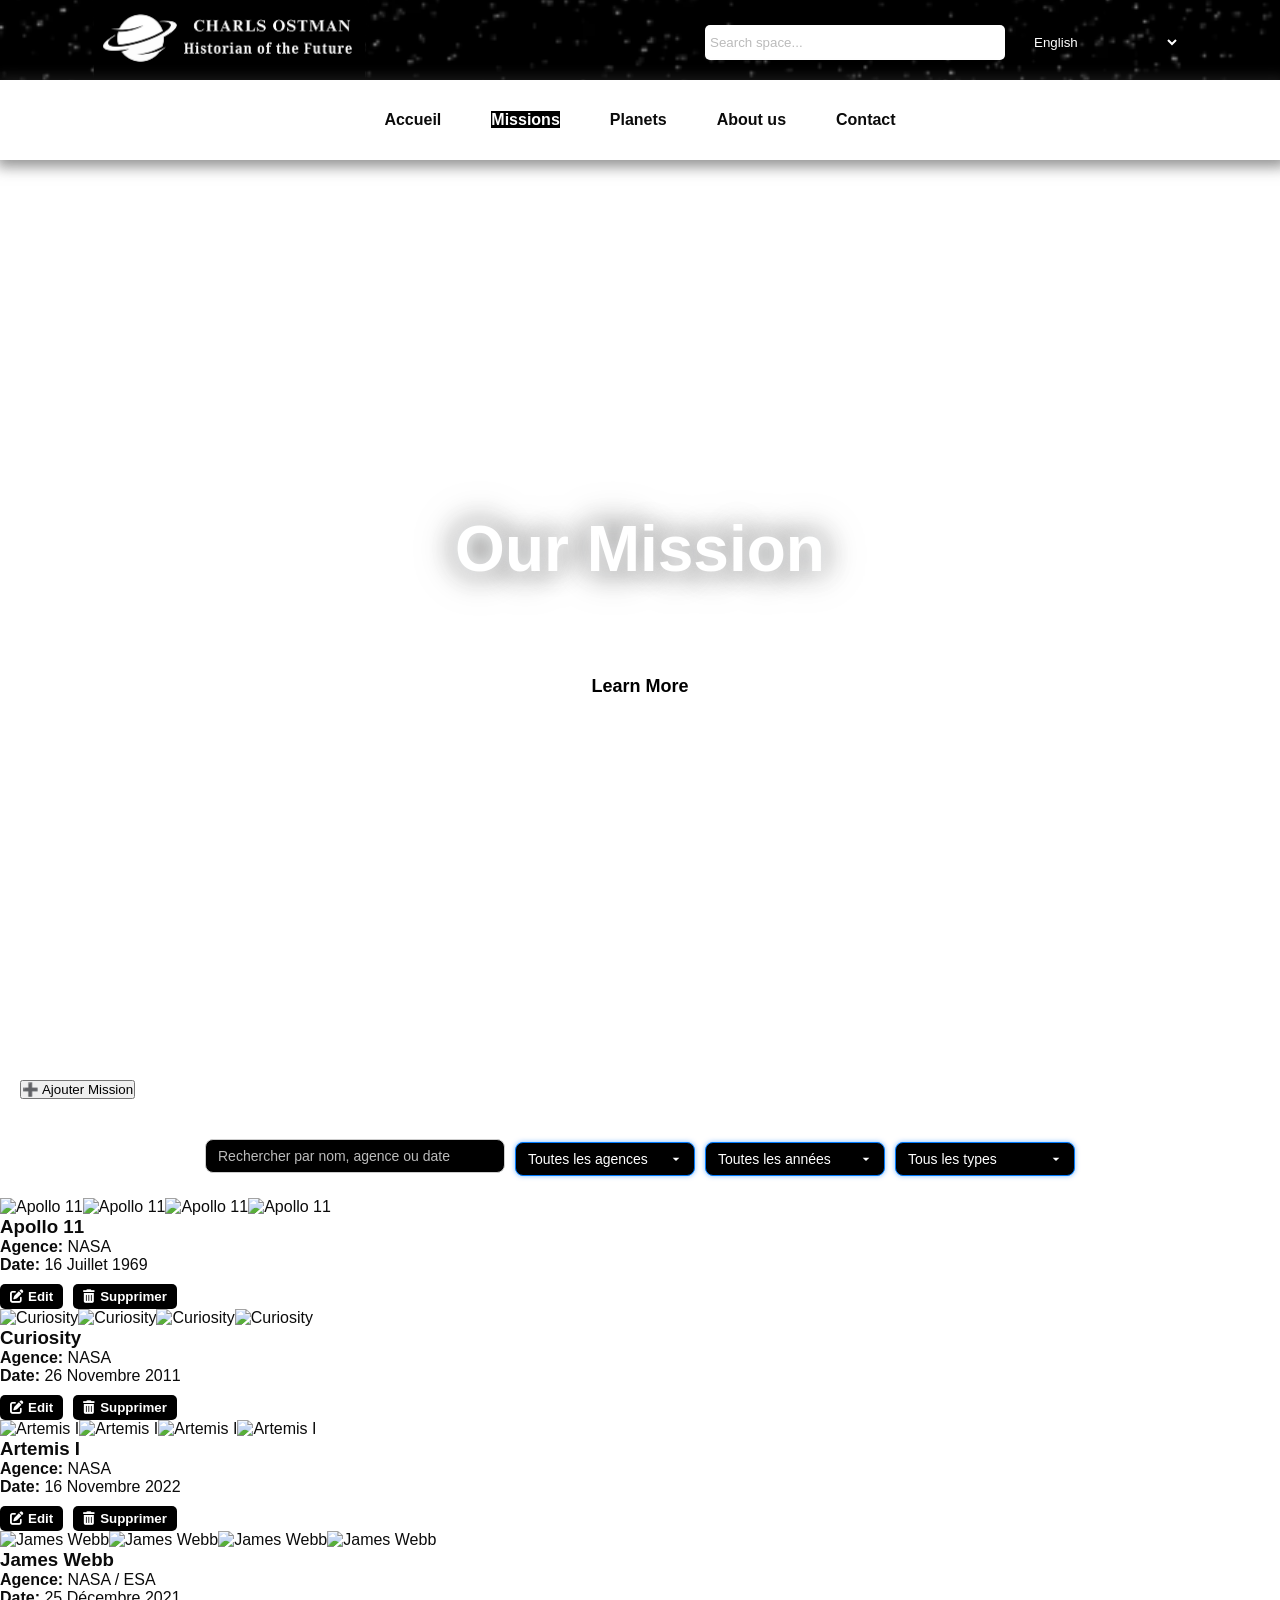
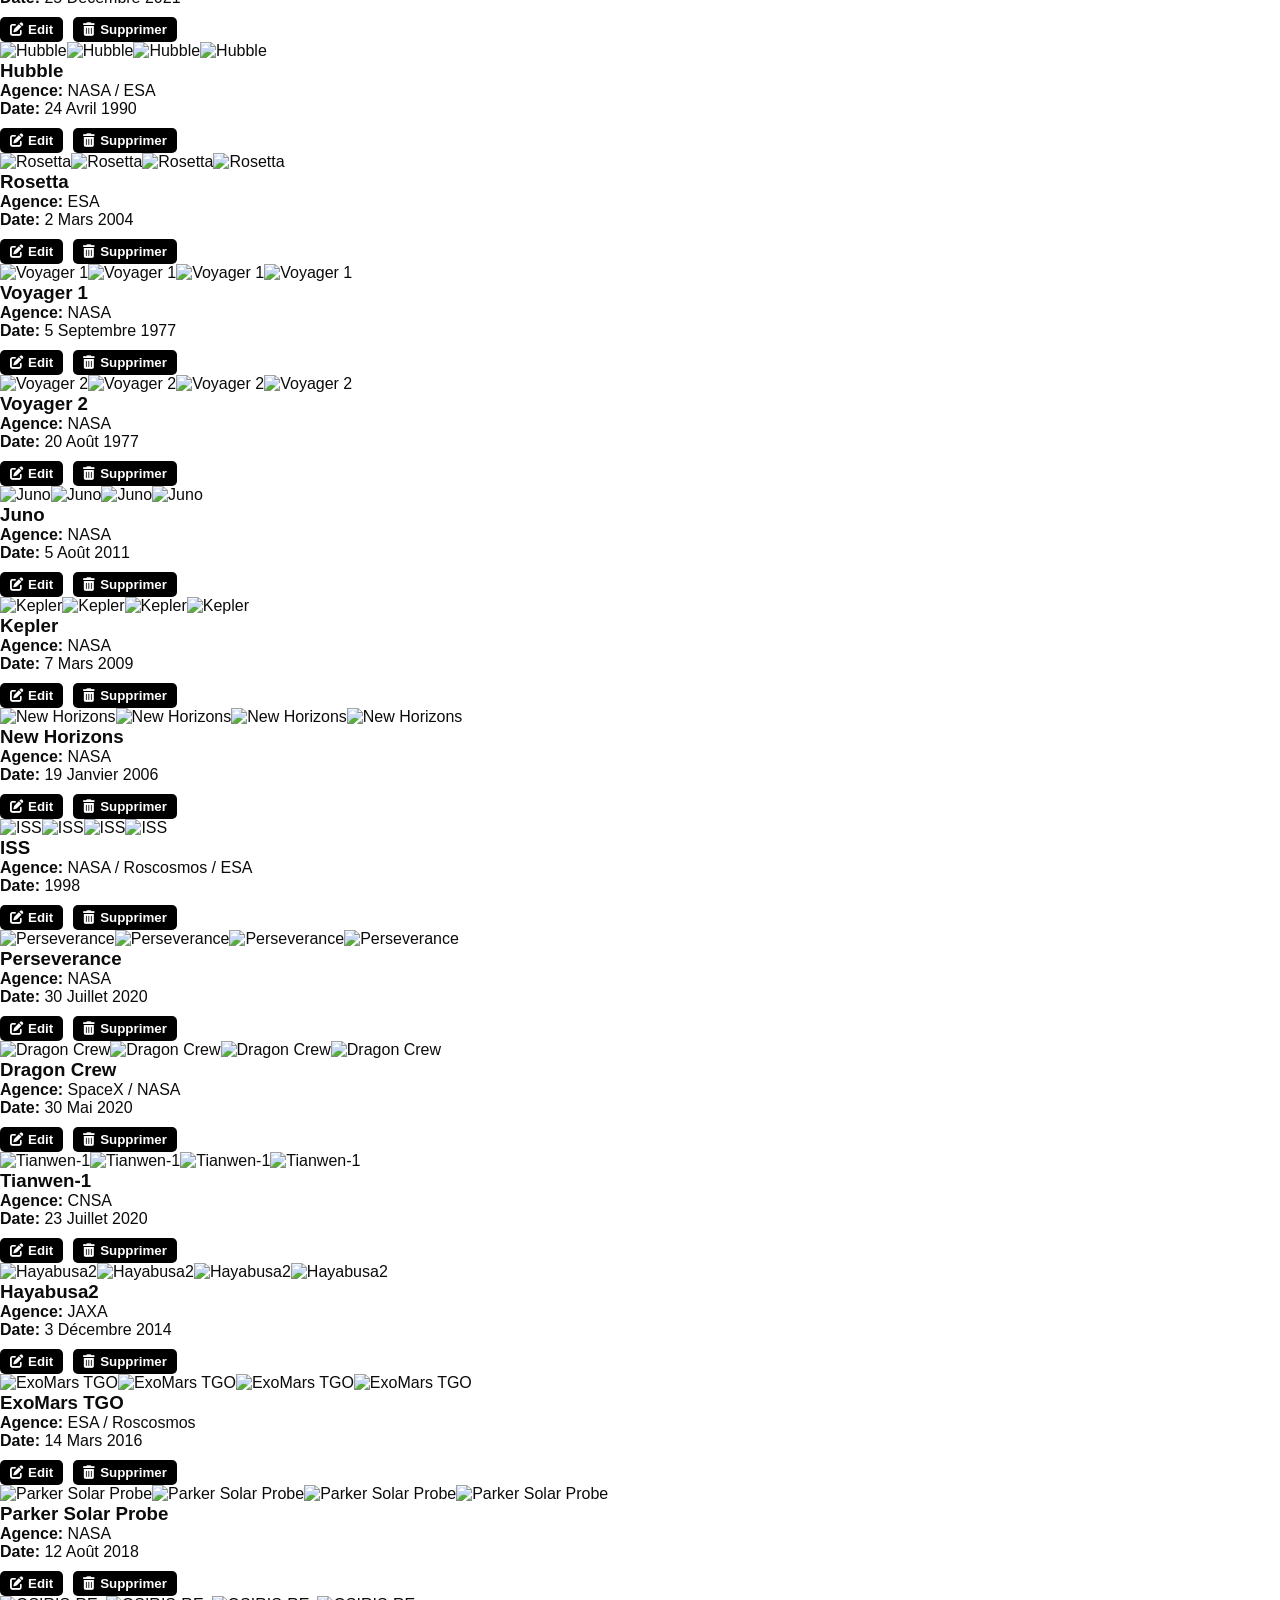
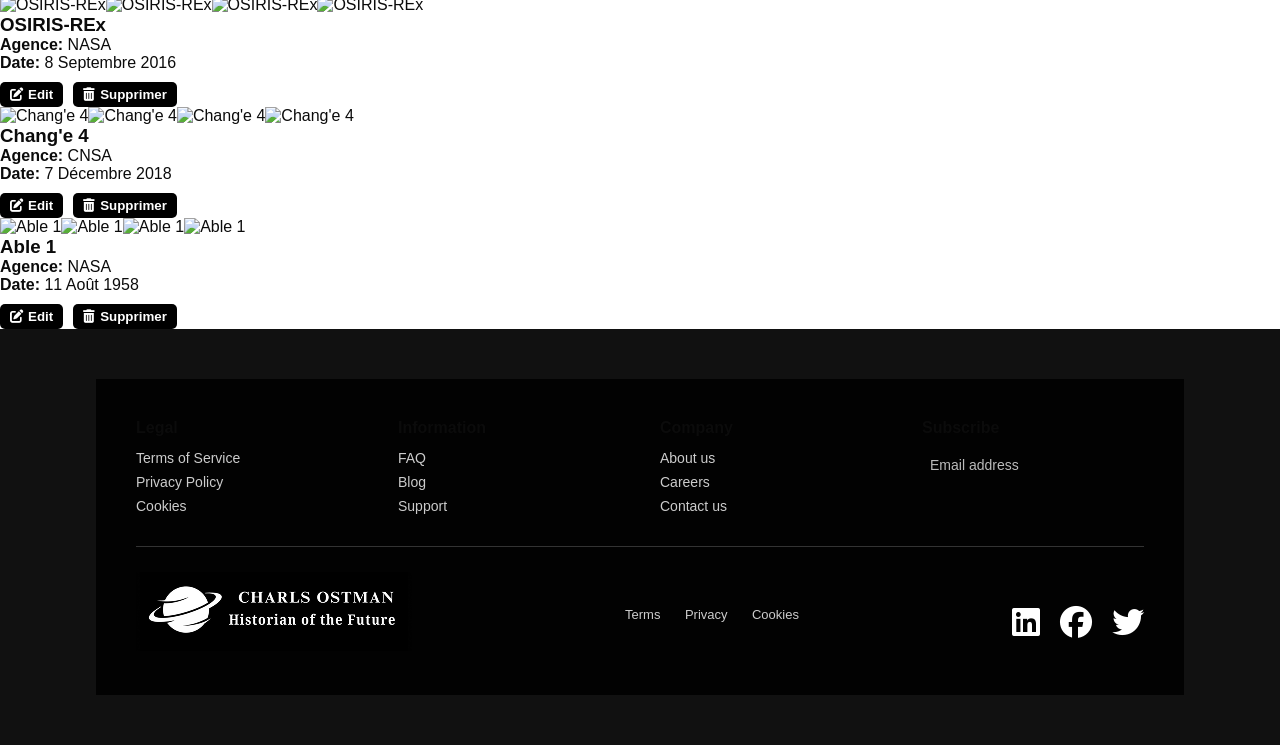
==== commit 479f5123: "add edit suppression" ====
--- a/missions.html
+++ b/missions.html
@@ -12,6 +12,7 @@
   rel="stylesheet"
   href="https://cdnjs.cloudflare.com/ajax/libs/font-awesome/6.5.0/css/all.min.css"
 />
+<script src="main.js" defer></script>
 <style>
         /* Main container */
         .site-header {
@@ -110,6 +111,147 @@
 .bottom-bar ul li a.active {
     color: #FFFFFF; /* couleur accent sur hover ou page active */
     background-color: #000;
+}
+.filters {
+  display: flex;
+  justify-content: center;
+  align-items: center;
+  gap: 10px;
+  margin: 20px 0;
+  flex-wrap: wrap;
+  
+}
+
+/* Input de recherche */
+#searchInput {
+  width: 300px; /* sghir */
+  padding: 8px 12px;
+  border-radius: 8px;
+  border: 1px solid #ccc;
+  font-size: 14px;
+  outline: none;
+   background-color: black;
+  color: white;
+  margin-bottom: 5px; /* pour le décoller un peu des selects */
+}
+
+#searchInput:focus {
+  border-color: #007BFF;
+  box-shadow: 0 0 5px rgba(0,123,255,0.5);
+}
+
+/* Selects */
+#agenceFilter, #anneeFilter, #typeFilter {
+  padding: 8px 12px;
+  border-radius: 8px;
+  border: 1px solid #ccc;
+  font-size: 14px;
+  outline: none;
+  background-color: black;
+  color: white;
+  appearance: none; /* supprime la flèche par défaut */
+  background-image: url('data:image/svg+xml;utf8,<svg fill="white" height="24" viewBox="0 0 24 24" width="24" xmlns="http://www.w3.org/2000/svg"><path d="M7 10l5 5 5-5z"/></svg>');
+  background-repeat: no-repeat;
+  background-position: right 10px center;
+  background-size: 16px;
+  cursor: pointer;
+  width: 180px;
+}
+#agenceFilter, #anneeFilter, #typeFilter {
+    border-color: #007BFF;
+  box-shadow: 0 0 5px rgba(0,123,255,0.5);
+}
+
+/* Options */
+#agenceFilter option,
+#anneeFilter option,
+#typeFilter option {
+  background-color: black;
+  color: white;
+}
+
+/* Responsive pour mobile */
+@media (max-width: 600px) {
+  .filters {
+    flex-direction: column;
+    align-items: center;
+  }
+  #searchInput, #agenceFilter, #anneeFilter, #typeFilter {
+    width: 90%;
+    margin-bottom: 10px;
+  }
+   }
+/* Modals (Add/Edit & View) */
+.mod {
+  position: fixed; 
+  top: 0;
+  left: 0;
+  width: 100%;
+  height: 100%;
+  background-color: rgba(0,0,0,0.6); 
+  display: flex;
+  justify-content: center; 
+  align-items: center;     
+  z-index: 9999;          
+}
+
+.mod-content  {
+  background-color:white;
+  padding: 20px;
+  border-radius: 10px;
+  width: 90%;
+  max-width: 500px;
+  box-shadow: 0 5px 15px rgba(0,0,0,0.3);
+  position: relative;
+  color: #000;
+  text-align: center;
+}
+
+
+.close-btn {
+  position: absolute;
+  top: 10px;
+  right: 15px;
+  font-size: 25px;
+  cursor: pointer;
+  color: #333;
+}
+
+.mission-item .action-buttons {
+  display: flex;
+  gap: 10px;
+  margin-top: 10px;
+}
+
+.mission-item .action-buttons button {
+  display: flex;
+  align-items: center;
+  justify-content: center;
+  gap: 5px;
+  padding: 5px 10px;
+  border: none;
+  border-radius: 5px;
+  cursor: pointer;
+  font-weight: 600;
+  transition: background-color 0.3s;
+}
+
+.mission-item .action-buttons .edit-btn {
+  background-color:black;
+  color: white;
+}
+
+.mission-item .action-buttons .edit-btn:hover {
+  background-color:#007bff;
+}
+
+.mission-item .action-buttons .delete-btn {
+  background-color: black;
+  color: white;
+}
+
+.mission-item .action-buttons .delete-btn:hover {
+  background-color: #a71d2a;
 }
 
     </style>
@@ -163,455 +305,622 @@
     <a href="https://www.nasa.gov/missions/" class="btn-primary">Learn More</a>
   </div>
 </section>
-
-
-  <div class="mockup">
-    <aside class="card" aria-label="Curiosity card">
-  <div class="image-wrap">
-    <iframe 
-      width="320" 
-      height="240" 
-      src="https://www.youtube.com/embed/P4boyXQuUIw?autoplay=1&mute=1&loop=1&playlist=P4boyXQuUIw" 
-      title="Curiosity Rover Video" 
-      frameborder="0" 
-      allow="accelerometer; autoplay; clipboard-write; encrypted-media; gyroscope; picture-in-picture" 
-      allowfullscreen>
-    </iframe>
-  </div>
-
-  <div class="card-body">
-    <div class="card-title">Curiosity</div>
-    <div class="card-sub">Explore Mars' surface</div>
-
-    <div class="meta">
-      <div>Launch date: <strong class="meta-strong">November 26, 2011</strong></div>
-      
-      <div> <a href="https://www.nasa.gov/" class="meta-link">NASA</a></div>
+<button id="addMissionBtn" style="margin:20px;">➕ Ajouter Mission</button>
+<div class="filters">
+  <input type="text" id="searchInput" placeholder="Rechercher par nom, agence ou date">
+  <select id="agenceFilter"><option  value="">Toutes les agences</option></select>
+  <select id="anneeFilter"><option value="">Toutes les années</option></select>
+  <select id="typeFilter"><option value="">Tous les types</option></select> 
+</div>
+
+<section class="missions-page">
+
+  <div class="missions-grid" id="missionsGrid"></div>
+</section>
+
+<div id="missionMod" class="mod" style="display:none;">
+    <div class="mod-content">
+      <span id="closeMissionMod" class="close-btn">&times;</span>
+      <h3 id="modalTitle">Nouvelle Mission</h3>
+      <form id="missionForm">
+        <input type="text" id="missionName" placeholder="Nom" required><br>
+        <input type="text" id="missionAgency" placeholder="Agence" required><br>
+        <input type="text" id="missionDate" placeholder="Date" required><br>
+        <input type="text" id="missionType" placeholder="Type" required><br>
+        <textarea id="missionDesc" placeholder="Description"></textarea><br>
+        <!-- CHAMP UPLOAD POUR IMAGES AJOUTÉ ICI -->
+        <label for="missionImageFile" style="display: block; margin: 10px 0; font-weight: bold;">
+          Ajouter une image
+        </label>
+        <input type="file" id="missionImageFile" accept="image/*" 
+               style="width: 100%; padding: 8px; margin: 5px 0;">
+        <br>
+        <button type="submit">Enregistrer</button>
+      </form>
     </div>
   </div>
-</aside>
-
-
-    <main class="right">
-      <h1 class="title-big" >Curiosity</h1>
-
-      <section class="desc-card">
-        <div class="desc-head">
-          <div class="desc-icon">🤖</div>
-          <div>
-            <p class="desc-paragraph">
-              Curiosity is a robotic rover sent by NASA to explore the surface of Mars. It was launched in 2011 and landed on Mars in August 2012 inside the Gale Crater. The rover carries scientific instruments to study the planet's climate and geology, and search for signs that the planet could have supported microbial life.
-            </p>
-
-            
-          </div>
-        </div>
-      </section>
-    </main>
-  </div>
-  <div class="mockup">
-    <aside class="card" aria-label="APOLLO 11">
-  <div class="image-wrap">
-   <iframe 
-  width="320" 
-  height="240" 
-  src="https://www.youtube.com/embed/SgOh6PlVoRw?autoplay=1&mute=1&loop=1&playlist=SgOh6PlVoRw" 
-  title="APOLLO 11 Rover Video" 
-  frameborder="0" 
-  allow="accelerometer; autoplay; clipboard-write; encrypted-media; gyroscope; picture-in-picture" 
-  allowfullscreen>
-</iframe>
-
-  </div>
-
-  <div class="card-body">
-    <div class="card-title">APOLLO 11</div>
-    <div class="card-sub">Explore Mars' surface</div>
-
-    <div class="meta">
-      <div>Launch date: <strong class="meta-strong">November 26, 2011</strong></div>
-      
-      <div> <a href="https://www.nasa.gov/" class="meta-link">NASA</a></div>
+  <div id="messageBox" style="position:fixed; top:20px; left:50%; transform:translateX(-50%); background-color:#ff4d4f; color:white; padding:10px 20px; border-radius:5px; display:none; z-index:1000;"></div>
+
+<!-- Modal -->
+<div id="missionModal" class="modal" style="display:none;">
+    <div class="modal-content">
+      <span id="closeMissionModal" class="close-btn">&times;</span>
+      <h3 id="modalTitleView"></h3>
+      <p id="modalDescriptionView"></p>
     </div>
   </div>
-</aside>
-
-
-    <main class="right">
-      <h1 class="title-big" >APOL 11</h1>
-
-      <section class="desc-card">
-        <div class="desc-head">
-          <div class="desc-icon">🚀</div>
-          <div>
-          <p class="desc-paragraph"   >
- Apollo 11, mission de la NASA, a été le premier atterrissage humain sur la Lune. Lancée le 16 juillet 1969, elle a aluni le 20 juillet 1969. Les astronautes étaient Neil Armstrong (premier homme à marcher sur la Lune), Buzz Aldrin (deuxième) et Michael Collins (resté en orbite). La mission a marqué un tournant dans l’exploration spatiale en collectant des roches lunaires, en prenant des photos et en réalisant des expériences.
-</p>
-
-
-            
-          </div>
-        </div>
-      </section>
-    </main>
-  </div>
-  <div class="mockup">
-    <aside class="card" aria-label="Artemis I">
-  <div class="image-wrap">
-<iframe 
-    width="320" 
-    height="240" 
-    src="https://www.youtube.com/embed/CMLD0Lp0JBg?autoplay=1&mute=1" 
-    title="Curiosity Rover Live" 
-    frameborder="0" 
-    allow="accelerometer; autoplay; clipboard-write; encrypted-media; gyroscope; picture-in-picture" 
-    allowfullscreen>
-</iframe>
-
-
-  </div>
-
-  <div class="card-body">
-    <div class="card-title">Artemis I</div>
-    <div class="card-sub">Explore Mars' surface</div>
-
-    <div class="meta">
-      <div>Launch date: <strong class="meta-strong">November 16, 2022</strong></div>
-      
-      <div> <a href="https://www.nasa.gov/" class="meta-link">NASA</a></div>
-    </div>
-  </div>
-</aside>
-
-
-    <main class="right">
-      <h1 class="title-big" >Artemis I</h1>
-
-      <section class="desc-card">
-        <div class="desc-head">
-          <div class="desc-icon">🛰️</div>
-          <div>
-            <p class="desc-paragraph">
-              Artemis I est une mission de la NASA lancée le 16 novembre 2022. Sans équipage, elle a testé la fusée SLS et le vaisseau Orion en effectuant un vol autour de la Lune pour préparer le retour des humains sur la Lune et, plus tard, l’exploration de Mars.
-          </div>
-        </div>
-      </section>
-    </main>
-  </div>
-  <div class="mockup">
-    <aside class="card" aria-label="JWST">
-  <div class="image-wrap">
-   <iframe 
-    width="320" 
-    height="240" 
-    src="https://www.youtube.com/embed/6VqG3Jazrfs?autoplay=1&mute=1&loop=1&playlist=6VqG3Jazrfs" 
-    title="Curiosity Rover Video" 
-    frameborder="0" 
-    allow="accelerometer; autoplay; clipboard-write; encrypted-media; gyroscope; picture-in-picture" 
-    allowfullscreen>
-</iframe>
-
-  </div>
-
-  <div class="card-body">
-    <div class="card-title">JWST</div>
-    <div class="card-sub">Explore Mars' surface</div>
-
-    <div class="meta">
-      <div>Launch date: <strong class="meta-strong"> December 25, 2021</strong></div>
-      
-      <div> <a href="https://www.nasa.gov/" class="meta-link">NASA</a></div>
-    </div>
-  </div>
-</aside>
-
-
-    <main class="right">
-      <h1 class="title-big" >JWST</h1>
-
-      <section class="desc-card">
-        <div class="desc-head">
-          <div class="desc-icon">🌌</div>
-          <div>
-            <p class="desc-paragraph">
-              Le télescope spatial James Webb (JWST), lancé par la NASA le 25 décembre 2021, observe l’univers en lumière infrarouge pour étudier les galaxies lointaines, les étoiles et les exoplanètes.
-Plus puissant que Hubble, il possède un grand miroir et des instruments très sensibles.
-Il permet de comprendre la formation des étoiles et des planètes et d’explorer l’univers primitif.
-            </p>
-            
-          </div>
-        </div>
-      </section>
-    </main>
-  </div>
-  <div class="mockup">
-    <aside class="card" aria-label="Voyager 1">
-  <div class="image-wrap">
-  <iframe 
-    width="320" 
-    height="240" 
-    src="https://www.youtube.com/embed/qtCBI3WNTdI?autoplay=1&mute=1&loop=1&playlist=qtCBI3WNTdI" 
-    title="Curiosity Rover Video" 
-    frameborder="0" 
-    allow="accelerometer; autoplay; clipboard-write; encrypted-media; gyroscope; picture-in-picture" 
-    allowfullscreen>
-</iframe>
-
-  </div>
-
-  <div class="card-body">
-    <div class="card-title">Voyager 1</div>
-    <div class="card-sub">Explore Mars' surface</div>
-
-    <div class="meta">
-      <div>Launch date: <strong class="meta-strong">September 5, 1977</strong></div>
-      
-      <div> <a href="https://www.nasa.gov/" class="meta-link">NASA</a></div>
-    </div>
-  </div>
-</aside>
-
-
-    <main class="right">
-      <h1 class="title-big" style="font-size: 14px;">Voyager1</h1>
-
-      <section class="desc-card">
-        <div class="desc-head">
-          <div class="desc-icon">🔭</div>
-          <div>
-            <p class="desc-paragraph">
-               Voyager 1 est une sonde de la NASA lancée en 1977. Elle a exploré Jupiter et Saturne, puis a continué son voyage dans l’espace interstellaire. C’est aujourd’hui l’objet humain le plus éloigné de la Terre, portant un disque d’or avec des sons et images de notre planète.
-            </p>
-            
-          </div>
-        </div>
-      </section>
-    </main>
-  </div>
-  <div class="mockup">
-    <aside class="card" aria-label="Perseverance">
-  <div class="image-wrap">
-   <iframe 
-    width="320" 
-    height="240" 
-    src="https://www.youtube.com/embed/h8J7v43mEB4?autoplay=1&mute=1&loop=1&playlist=h8J7v43mEB4" 
-    title="Curiosity Rover Video" 
-    frameborder="0" 
-    allow="accelerometer; autoplay; clipboard-write; encrypted-media; gyroscope; picture-in-picture" 
-    allowfullscreen>
-</iframe>
-
-  </div>
-
-  <div class="card-body">
-    <div class="card-title">Perseverance</div>
-    <div class="card-sub">Explore Mars' surface</div>
-
-    <div class="meta">
-      <div>Launch date: <strong class="meta-strong">July 30, 2020</strong></div>
-      
-      <div> <a href="https://www.nasa.gov/" class="meta-link">NASA</a></div>
-    </div>
-  </div>
-</aside>
-
-
-    <main class="right">
-      <h1 class="title-big" style="text-align: left;">Persever</h1>
-
-      <section class="desc-card">
-        <div class="desc-head">
-          <div class="desc-icon">🤖</div>
-          <div>
-            <p class="desc-paragraph">
-              Perseverance est un rover de la NASA sur Mars, arrivé en février 2021. Il cherche des signes de vie ancienne, collecte des échantillons, et étudie le climat et la géologie. Il transporte aussi Ingenuity, un petit hélicoptère, et envoie données et images sur Terre.
-            </p>
-
-            
-          </div>
-        </div>
-      </section>
-    </main>
-  </div>
-  <div class="mockup">
-    <aside class="card" aria-label="Curiosity card">
-  <div class="image-wrap">
-   <iframe 
-    width="320" 
-    height="240" 
-    src="https://www.youtube.com/embed/20MFL9L8KEc?autoplay=1&mute=1&loop=1&playlist=20MFL9L8KEc" 
-    title="Curiosity Rover Video" 
-    frameborder="0" 
-    allow="accelerometer; autoplay; clipboard-write; encrypted-media; gyroscope; picture-in-picture" 
-    allowfullscreen>
-</iframe>
-
-  </div>
-
-  <div class="card-body">
-    <div class="card-title">Rosetta</div>
-    <div class="card-sub">Explore Mars' surface</div>
-
-    <div class="meta">
-      <div>Launch date: <strong class="meta-strong">March 2, 2004</strong></div>
-      
-      <div> <a href="https://www.nasa.gov/" class="meta-link">NASA</a></div>
-    </div>
-  </div>
-</aside>
-
-
-    <main class="right">
-      <h1 class="title-big" >Rosetta</h1>
-
-      <section class="desc-card">
-        <div class="desc-head">
-          <div class="desc-icon">☄️</div>
-          <div>
-            <p class="desc-paragraph">
-             Rosetta est une sonde de l’ESA lancée en 2004 pour étudier la comète 67P. En 2014, elle a déposé Philae, le premier atterrissage sur une comète, et a étudié sa composition et activité, aidant à comprendre l’origine de l’eau et des molécules organiques sur Terre
-            </p>
-          </div>
-        </div>
-      </section>
-    </main>
-  </div>
-  <div class="mockup">
-    <aside class="card" aria-label="P.S.Probe">
-  <div class="image-wrap">
-    <iframe 
-    width="320" 
-    height="240" 
-    src="https://www.youtube.com/embed/1PKhD7YB5-s?autoplay=1&mute=1&loop=1&playlist=1PKhD7YB5-s" 
-    title="Curiosity Rover Video" 
-    frameborder="0" 
-    allow="accelerometer; autoplay; clipboard-write; encrypted-media; gyroscope; picture-in-picture" 
-    allowfullscreen>
-</iframe>
-
-
-  </div>
-
-  <div class="card-body">
-    <div class="card-title">P.S.Probe</div>
-    <div class="card-sub">Explore Mars' surface</div>
-
-    <div class="meta">
-      <div>Launch date: <strong class="meta-strong"> August 12, 201</strong></div>
-      
-      <div> <a href="https://www.nasa.gov/" class="meta-link">NASA</a></div>
-    </div>
-  </div>
-</aside>
-
-
-    <main class="right">
-      <h1 class="title-big" >P.S.Probe</h1>
-
-      <section class="desc-card">
-        <div class="desc-head">
-          <div class="desc-icon">🤖</div>
-          <div>
-            <p class="desc-paragraph">
-              Parker Solar Probe est une sonde de la NASA lancée en 2018 pour étudier le Soleil. Elle mesure le vent solaire et la couronne solaire, et collecte des données pour prévoir les tempêtes solaires pouvant affecter la Terre.
-            </p>
-
-            
-          </div>
-        </div>
-      </section>
-    </main>
-  </div>
-  <div class="mockup">
-    <aside class="card" aria-label="Curiosity card">
-  <div class="image-wrap">
-<iframe 
-    width="320" 
-    height="240" 
-    src="https://www.youtube.com/embed/4OoQ9nmkL1U?autoplay=1&mute=1&loop=1&playlist=4OoQ9nmkL1U" 
-    title="Hubble: The Great Space Telescope" 
-    frameborder="0" 
-    allow="accelerometer; autoplay; clipboard-write; encrypted-media; gyroscope; picture-in-picture" 
-    allowfullscreen>
-</iframe>
-
-
-  </div>
-
-  <div class="card-body">
-    <div class="card-title">H.S.T</div>
-    <div class="card-sub">Explore Mars' surface</div>
-
-    <div class="meta">
-      <div>Launch date: <strong class="meta-strong">April 24, 1990</strong></div>
-      
-      <div> <a href="https://www.nasa.gov/" class="meta-link">NASA</a></div>
-    </div>
-  </div>
-</aside>
-
-
-    <main class="right">
-      <h1 class="title-big" >H.S.T</h1>
-
-      <section class="desc-card">
-        <div class="desc-head">
-          <div class="desc-icon">🛰️</div>
-          <div>
-            <p class="desc-paragraph">
-              Hubble est un télescope spatial de la NASA lancé en 1990. Il observe l’univers depuis l’espace, capture des images incroyables, et aide à étudier les galaxies, exoplanètes et trous noirs.
-
-            </p>
-          </div>
-        </div>
-      </section>
-    </main>
-  </div>
-  <div class="mockup">
-    <aside class="card" aria-label="Curiosity card">
-  <div class="image-wrap">
-  <iframe 
-    width="320" 
-    height="240" 
-    src="https://www.youtube.com/embed/FWFKk2yNzRM?autoplay=1&mute=1&loop=1&playlist=FWFKk2yNzRM" 
-    title="Curiosity Rover Video" 
-    frameborder="0" 
-    allow="accelerometer; autoplay; clipboard-write; encrypted-media; gyroscope; picture-in-picture" 
-    allowfullscreen>
-</iframe>
-
-  </div>
-
-  <div class="card-body">
-    <div class="card-title">Tianwe.n1</div>
-    <div class="card-sub">Explore Mars' surface</div>
-
-    <div class="meta">
-      <div>Launch date: <strong class="meta-strong">November 26, 2011</strong></div>
-      
-      <div> <a href="https://www.nasa.gov/" class="meta-link">NASA</a></div>
-    </div>
-  </div>
-</aside>
-
-
-    <main class="right">
-      <h1 class="title-big" >Tianwe.n1</h1>
-
-      <section class="desc-card">
-        <div class="desc-head">
-          <div class="desc-icon"></div>
-          <div>
-            <p class="desc-paragraph">
-              Tianwen-1 est la première mission interplanétaire indépendante de la Chine vers Mars, lancée le 23 juillet 2020 par la CNSA. Son nom, qui signifie « Questions au Ciel », reflète la quête de connaissance et d’exploration scientifique de la Chine.
-            </p>
-
-            
-          </div>
-        </div>
-      </section>
-    </main>
-  </div>
+
+<script>
+ let missions = JSON.parse(localStorage.getItem("missions")) || [
+  {
+    "name": "Apollo 11",
+    "agency": "NASA",
+    "date": "16 Juillet 1969",
+    "description": "Première mission lunaire habitée",
+    "type": "Exploration lunaire",
+    "images": ["images/applo1.PNG","images/appolo2.PNG","images/appolo3.PNG","images/appolo6.PNG"]
+  },
+  {
+    "name": "Curiosity",
+    "agency": "NASA",
+    "date": "26 Novembre 2011",
+    "description": "Curiosity explore Mars depuis 2012 pour rechercher des traces de vie passée.",
+    "type": "Exploration planétaire",
+    "images": ["images/Ca.PNG","images/Ca1.PNG","images/Ca2.PNG","images/Ca3.PNG"]
+  },
+  {
+    "name": "Artemis I",
+    "agency": "NASA",
+    "date": "16 Novembre 2022",
+    "description": "Artemis I est la première mission du programme Artemis pour retourner sur la Lune.",
+    "type": "Exploration lunaire",
+    "images": ["images/ar.PNG","images/ai1.PNG","images/ai2.PNG","images/ia3.PNG"]
+  },
+  {
+    "name": "James Webb",
+    "agency": "NASA / ESA",
+    "date": "25 Décembre 2021",
+    "description": "Le télescope spatial James Webb observe l'univers dans l'infrarouge pour étudier les premières galaxies.",
+    "type": "Télescopes spatiaux",
+    "images": ["images/jem.PNG","images/43.PNG","images/41.PNG","images/42.PNG"]
+  },
+  {
+    "name": "Hubble",
+    "agency": "NASA / ESA",
+    "date": "24 Avril 1990",
+    "description": "Hubble est un télescope spatial qui observe l'univers depuis 1990.",
+    "type": "Télescopes spatiaux",
+    "images": ["images/H.PNG","images/51.PNG","images/52.PNG","images/53.PNG"]
+  },
+  {
+    "name": "Rosetta",
+    "agency": "ESA",
+    "date": "2 Mars 2004",
+    "description": "Rosetta a étudié la comète 67P et a largué le module Philae.",
+    "type": "Comètes/Astéroïdes",
+    "images": ["images/RO.PNG","images/61.PNG","images/62.PNG","images/63.PNG"]
+  },
+  {
+    "name": "Voyager 1",
+    "agency": "NASA",
+    "date": "5 Septembre 1977",
+    "description": "Voyager 1 explore les confins du système solaire et l'espace interstellaire.",
+    "type": "Exploration planétaire",
+    "images": ["images/V11.PNG","images/71.PNG","images/72.PNG","images/73.PNG"]
+  },
+  {
+    "name": "Voyager 2",
+    "agency": "NASA",
+    "date": "20 Août 1977",
+    "description": "Voyager 2 explore les planètes extérieures et le milieu interstellaire.",
+    "type": "Exploration planétaire",
+    "images": ["images/V22.PNG","images/81.PNG","images/82.PNG","images/83.PNG"]
+  },
+  {
+    "name": "Juno",
+    "agency": "NASA",
+    "date": "5 Août 2011",
+    "description": "Juno orbite autour de Jupiter pour étudier son atmosphère et son champ magnétique.",
+    "type": "Exploration planétaire",
+    "images": ["images/JJ.PNG","images/91.PNG","images/92.PNG","images/93.PNG"]
+  },
+  {
+    "name": "Kepler",
+    "agency": "NASA",
+    "date": "7 Mars 2009",
+    "description": "Kepler a découvert des milliers de planètes extrasolaires dans notre galaxie.",
+    "type": "Exploration planétaire",
+    "images": ["images/K.PNG","images/101.PNG","images/102.PNG","images/103.PNG"]
+  },
+  {
+    "name": "New Horizons",
+    "agency": "NASA",
+    "date": "19 Janvier 2006",
+    "description": "New Horizons a survolé Pluton et la ceinture de Kuiper.",
+    "type": "Exploration planétaire",
+    "images": ["images/PS.PNG","images/111.PNG","images/112.PNG","images/113.PNG"]
+  },
+  {
+    "name": "ISS",
+    "agency": "NASA / Roscosmos / ESA",
+    "date": "1998",
+    "description": "International Space Station, laboratoire orbital en coopération internationale.",
+    "type": "Satellites/Station orbitale",
+    "images": ["images/SS.PNG","images/121.PNG","images/122.PNG","images/123.PNG"]
+  },
+  {
+    "name": "Perseverance",
+    "agency": "NASA",
+    "date": "30 Juillet 2020",
+    "description": "Mars 2020, avec le rover Perseverance, explore la surface de Mars.",
+    "type": "Exploration planétaire",
+    "images": ["images/PP.PNG","images/131.PNG","images/132.PNG","images/133.PNG"]
+  },
+  {
+    "name": "Dragon Crew",
+    "agency": "SpaceX / NASA",
+    "date": "30 Mai 2020",
+    "description": "Dragon Crew transporte les astronautes vers l'ISS.",
+    "type": "Satellites/Station orbitale",
+    "images": ["images/D.PNG","images/141.PNG","images/142.PNG","images/143.PNG"]
+  },
+  {
+    "name": "Tianwen-1",
+    "agency": "CNSA",
+    "date": "23 Juillet 2020",
+    "description": "Tianwen-1 explore Mars avec le rover Zhurong.",
+    "type": "Exploration planétaire",
+    "images": ["images/15.PNG","images/151.PNG","images/152.PNG","images/153.PNG"]
+  },
+  {
+    "name": "Hayabusa2",
+    "agency": "JAXA",
+    "date": "3 Décembre 2014",
+    "description": "Hayabusa2 a étudié et ramené des échantillons de l'astéroïde Ryugu.",
+    "type": "Comètes/Astéroïdes",
+    "images": ["images/KKK.PNG","images/161.PNG","images/162.PNG","images/163.PNG"]
+  },
+  {
+    "name": "ExoMars TGO",
+    "agency": "ESA / Roscosmos",
+    "date": "14 Mars 2016",
+    "description": "ExoMars Trace Gas Orbiter étudie l'atmosphère martienne et la recherche de gaz trace.",
+    "type": "Exploration planétaire",
+    "images": ["images/17.PNG","images/171.PNG","images/172.PNG","images/173.PNG"]
+  },
+  {
+    "name": "Parker Solar Probe",
+    "agency": "NASA",
+    "date": "12 Août 2018",
+    "description": "Parker Solar Probe étudie le Soleil de très près.",
+    "type": "Missions solaires",
+    "images": ["images/PARKER.PNG","images/181.PNG","images/182.PNG","images/183.PNG"]
+  },
+  {
+    "name": "OSIRIS-REx",
+    "agency": "NASA",
+    "date": "8 Septembre 2016",
+    "description": "OSIRIS-REx a collecté des échantillons de l'astéroïde Bennu et les a ramenés sur Terre.",
+    "type": "Comètes/Astéroïdes",
+    "images": ["images/18.PNG","images/191.PNG","images/192.PNG","images/193.PNG"]
+  },
+  {
+    "name": "Chang'e 4",
+    "agency": "CNSA",
+    "date": "7 Décembre 2018",
+    "description": "Chang'e 4 est la première mission à alunir sur la face cachée de la Lune.",
+    "type": "Exploration lunaire",
+    "images": ["images/20.PNG","images/201.PNG","images/202.PNG","images/203.PNG"]
+  },
+  {
+    "name": "Able 1",
+    "agency": "NASA",
+    "date": "11 Août 1958",
+    "description": "Able 1 (ou Pioneer 1) était une mission américaine de la NASA visant à tester le lancement d'un satellite lunaire. Elle a été lancée le 11 août 1958, mais n'a pas atteint la Lune.",
+    "type": "Exploration lunaire",
+    "images": ["images/21.PNG","images/211.PNG","images/212.PNG","images/213.PNG"]
+  }
+];
+
+function saveMissions(){ localStorage.setItem("missions", JSON.stringify(missions)); }
+
+// --- Références DOM ---
+const container=document.getElementById("missionsGrid");
+const searchInput=document.getElementById("searchInput");
+const filterAgency=document.getElementById("agenceFilter");
+const filterYear=document.getElementById("anneeFilter");
+const filterType=document.getElementById("typeFilter");
+const missionMod=document.getElementById("missionMod");
+const missionModal=document.getElementById("missionModal");
+const missionForm=document.getElementById("missionForm");
+const nameInput=document.getElementById("missionName");
+const agencyInput=document.getElementById("missionAgency");
+const dateInput=document.getElementById("missionDate");
+const typeInput=document.getElementById("missionType");
+const descInput=document.getElementById("missionDesc");
+let editingIndex=null;
+
+// --- Message simple ---
+function showMessage(msg,type){
+  const messageDiv=document.createElement("div");
+  messageDiv.textContent=msg;
+  messageDiv.style.position="fixed"; messageDiv.style.top="20px";
+  messageDiv.style.left="50%"; messageDiv.style.transform="translateX(-50%)";
+  messageDiv.style.padding="10px 20px"; messageDiv.style.backgroundColor=type==="success"?"green":"red";
+  messageDiv.style.color="white"; messageDiv.style.borderRadius="5px"; messageDiv.style.zIndex="1000";
+  document.body.appendChild(messageDiv);
+  setTimeout(()=>messageDiv.remove(),3000);
+}
+
+// --- Affichage missions ---
+function displayMissions(list){
+  container.innerHTML="";
+  list.forEach((m,index)=>{
+    const div=document.createElement("div");
+    div.classList.add("mission-item");
+
+    let galleryHTML=`<div class="mission-gallery" data-index="${index}">`;
+    m.images.forEach((img,i)=>{ galleryHTML+=`<img src="${img}" class="${i===0?'active':''}" alt="${m.name}">`; });
+    galleryHTML+=`</div>`;
+
+    div.innerHTML=`${galleryHTML}<h3>${m.name}</h3><p><strong>Agence:</strong> ${m.agency}</p><p><strong>Date:</strong> ${m.date}</p>
+    <div class="action-buttons">
+      <button class="edit-btn" title="Editer"><i class="fas fa-edit"></i> Edit</button>
+      <button class="delete-btn" title="Supprimer"><i class="fas fa-trash-alt"></i> Supprimer</button>
+    </div>`;
+
+    container.appendChild(div);
+
+    // Edit
+    div.querySelector(".edit-btn").onclick=(e)=>{ 
+      e.stopPropagation(); 
+      editingIndex=index; 
+      nameInput.value=m.name; 
+      agencyInput.value=m.agency; 
+      dateInput.value=m.date; 
+      typeInput.value=m.type; 
+      descInput.value=m.description; 
+      document.getElementById("modalTitle").textContent="Modifier Mission"; 
+      missionMod.style.display="flex"; 
+    };
+    
+    // Delete
+    div.querySelector(".delete-btn").onclick=(e)=>{ e.stopPropagation(); missions.splice(index,1); saveMissions(); applyCombinedFilters(); showMessage("Suppression réussie !","success"); };
+    
+    // Modal view
+    div.addEventListener("click",()=>{ document.getElementById("modalTitleView").textContent=m.name; document.getElementById("modalDescriptionView").textContent=m.description; missionModal.style.display="flex"; });
+  });
+
+  document.getElementById("closeMissionModal").onclick=()=>missionModal.style.display="none";
+  document.getElementById("closeMissionMod").onclick=()=>missionMod.style.display="none";
+  window.onclick=(e)=>{ if(e.target===missionModal) missionModal.style.display="none"; if(e.target===missionMod) missionMod.style.display="none"; };
+}
+
+// --- Filtres ---
+function populateFilters(){
+  const agencies=[...new Set(missions.map(m=>m.agency))]; agencies.forEach(a=>{ const opt=document.createElement("option"); opt.value=a; opt.textContent=a; filterAgency.appendChild(opt); });
+  const years=[...new Set(missions.map(m=>m.date.match(/\d{4}/)?.[0]).filter(y=>y))]; years.sort((a,b)=>b-a).forEach(y=>{ const opt=document.createElement("option"); opt.value=y; opt.textContent=y; filterYear.appendChild(opt); });
+  const types=[...new Set(missions.map(m=>m.type))]; types.forEach(t=>{ const opt=document.createElement("option"); opt.value=t; opt.textContent=t; filterType.appendChild(opt); });
+}
+
+function applyCombinedFilters(){
+  const text=searchInput.value.toLowerCase().trim();
+  const agency=filterAgency.value; const year=filterYear.value; const type=filterType.value;
+  const filtered=missions.filter(m=>{
+    const textMatch=!text || m.name.toLowerCase().includes(text) || m.description.toLowerCase().includes(text) || m.date.toLowerCase().includes(text) || m.agency.toLowerCase().includes(text) || m.type.toLowerCase().includes(text);
+    const agencyMatch=!agency || m.agency===agency;
+    const yearMatch=!year || m.date.includes(year);
+    const typeMatch=!type || m.type===type;
+    return textMatch && agencyMatch && yearMatch && typeMatch;
+  });
+  displayMissions(filtered);
+}
+
+searchInput.addEventListener("input",applyCombinedFilters);
+filterAgency.addEventListener("change",applyCombinedFilters);
+filterYear.addEventListener("change",applyCombinedFilters);
+filterType.addEventListener("change",applyCombinedFilters);
+
+// --- Debounce search ---
+function debounce(func,delay){ let timeout; return function(...args){ clearTimeout(timeout); timeout=setTimeout(()=>func.apply(this,args),delay); }; }
+searchInput.addEventListener("input",debounce(applyCombinedFilters,300));
+
+// --- Ajouter mission ---
+document.getElementById("addMissionBtn").onclick=()=>{
+  editingIndex=null;
+  missionForm.reset();
+  document.getElementById("modalTitle").textContent="Nouvelle Mission";
+  missionMod.style.display="flex";
+};
+
+// --- Form submit - AVEC CHAMP URL POUR IMAGES ---
+missionForm.addEventListener("submit",(e)=>{
+  e.preventDefault();
+
+  // Récupérer le fichier image uploadé
+  const imageFileInput = document.getElementById("missionImageFile");
+  const imageFile = imageFileInput ? imageFileInput.files[0] : null;
+
+  // CORRECTION : Conserver les images existantes lors de l'édition
+  if(editingIndex !== null) {
+    // En mode édition, conserver les images originales
+    const existingImages = missions[editingIndex].images;
+    
+    // Si un nouveau fichier est uploadé, le convertir en URL et l'ajouter
+    let updatedImages = existingImages;
+    if (imageFile) {
+      const newImageUrl = URL.createObjectURL(imageFile);
+      updatedImages = [...existingImages, newImageUrl];
+    }
+    
+    const newMission = { 
+      name: nameInput.value.trim(), 
+      agency: agencyInput.value.trim(), 
+      date: dateInput.value.trim(), 
+      type: typeInput.value.trim(), 
+      description: descInput.value.trim(), 
+      images: updatedImages
+    };
+    
+    missions[editingIndex] = newMission;
+    showMessage("Modification réussie !", "success");
+  } 
+  // Si c'est une nouvelle mission
+  else {
+    let images = ["images/default.png"];
+    if (imageFile) {
+      const newImageUrl = URL.createObjectURL(imageFile);
+      images = [newImageUrl];
+    }
+    
+    const newMission = { 
+      name: nameInput.value.trim(), 
+      agency: agencyInput.value.trim(), 
+      date: dateInput.value.trim(), 
+      type: typeInput.value.trim(), 
+      description: descInput.value.trim(), 
+      images: images
+    };
+    
+    missions.push(newMission);
+    showMessage("Ajout réussi !", "success");
+  }
+
+  saveMissions();
+  applyCombinedFilters();
+  missionMod.style.display="none"; 
+});
+// --- Initialisation ---
+populateFilters();
+applyCombinedFilters();
+displayMissions(missions);
+
+
+
+// // Fonction pour initialiser le localStorage avec les missions
+// function initializeMissionsOnReload() {
+//   // Vérifier si le localStorage est vide ou s'il faut le réinitialiser
+//   const existingMissions = localStorage.getItem("missions");
+  
+//   if (!existingMissions || existingMissions === "[]" || confirm("Voulez-vous réinitialiser les missions ?")) {
+//     const missions = [
+//       {
+//         "name": "Apollo 11",
+//         "agency": "NASA",
+//         "date": "16 Juillet 1969",
+//         "description": "Première mission lunaire habitée",
+//         "type": "Exploration lunaire",
+//         "images": ["images/applo1.PNG","images/appolo2.PNG","images/appolo3.PNG","images/appolo6.PNG"]
+//       },
+//       {
+//         "name": "Curiosity",
+//         "agency": "NASA",
+//         "date": "26 Novembre 2011",
+//         "description": "Curiosity explore Mars depuis 2012 pour rechercher des traces de vie passée.",
+//         "type": "Exploration planétaire",
+//         "images": ["images/Ca.PNG","images/Ca1.PNG","images/Ca2.PNG","images/Ca3.PNG"]
+//       },
+//       {
+//         "name": "Artemis I",
+//         "agency": "NASA",
+//         "date": "16 Novembre 2022",
+//         "description": "Artemis I est la première mission du programme Artemis pour retourner sur la Lune.",
+//         "type": "Exploration lunaire",
+//         "images": ["images/ar.PNG","images/ai1.PNG","images/ai2.PNG","images/ia3.PNG"]
+//       },
+//       {
+//         "name": "James Webb",
+//         "agency": "NASA / ESA",
+//         "date": "25 Décembre 2021",
+//         "description": "Le télescope spatial James Webb observe l'univers dans l'infrarouge pour étudier les premières galaxies.",
+//         "type": "Télescopes spatiaux",
+//         "images": ["images/jem.PNG","images/43.PNG","images/41.PNG","images/42.PNG"]
+//       },
+//       {
+//         "name": "Hubble",
+//         "agency": "NASA / ESA",
+//         "date": "24 Avril 1990",
+//         "description": "Hubble est un télescope spatial qui observe l'univers depuis 1990.",
+//         "type": "Télescopes spatiaux",
+//         "images": ["images/H.PNG","images/51.PNG","images/52.PNG","images/53.PNG"]
+//       },
+//       {
+//         "name": "Rosetta",
+//         "agency": "ESA",
+//         "date": "2 Mars 2004",
+//         "description": "Rosetta a étudié la comète 67P et a largué le module Philae.",
+//         "type": "Comètes/Astéroïdes",
+//         "images": ["images/RO.PNG","images/61.PNG","images/62.PNG","images/63.PNG"]
+//       },
+//       {
+//         "name": "Voyager 1",
+//         "agency": "NASA",
+//         "date": "5 Septembre 1977",
+//         "description": "Voyager 1 explore les confins du système solaire et l'espace interstellaire.",
+//         "type": "Exploration planétaire",
+//         "images": ["images/V11.PNG","images/71.PNG","images/72.PNG","images/73.PNG"]
+//       },
+//       {
+//         "name": "Voyager 2",
+//         "agency": "NASA",
+//         "date": "20 Août 1977",
+//         "description": "Voyager 2 explore les planètes extérieures et le milieu interstellaire.",
+//         "type": "Exploration planétaire",
+//         "images": ["images/V22.PNG","images/81.PNG","images/82.PNG","images/83.PNG"]
+//       },
+//       {
+//         "name": "Juno",
+//         "agency": "NASA",
+//         "date": "5 Août 2011",
+//         "description": "Juno orbite autour de Jupiter pour étudier son atmosphère et son champ magnétique.",
+//         "type": "Exploration planétaire",
+//         "images": ["images/JJ.PNG","images/91.PNG","images/92.PNG","images/93.PNG"]
+//       },
+//       {
+//         "name": "Kepler",
+//         "agency": "NASA",
+//         "date": "7 Mars 2009",
+//         "description": "Kepler a découvert des milliers de planètes extrasolaires dans notre galaxie.",
+//         "type": "Exploration planétaire",
+//         "images": ["images/K.PNG","images/101.PNG","images/102.PNG","images/103.PNG"]
+//       },
+//       {
+//         "name": "New Horizons",
+//         "agency": "NASA",
+//         "date": "19 Janvier 2006",
+//         "description": "New Horizons a survolé Pluton et la ceinture de Kuiper.",
+//         "type": "Exploration planétaire",
+//         "images": ["images/PS.PNG","images/111.PNG","images/112.PNG","images/113.PNG"]
+//       },
+//       {
+//         "name": "ISS",
+//         "agency": "NASA / Roscosmos / ESA",
+//         "date": "1998",
+//         "description": "International Space Station, laboratoire orbital en coopération internationale.",
+//         "type": "Satellites/Station orbitale",
+//         "images": ["images/SS.PNG","images/121.PNG","images/122.PNG","images/123.PNG"]
+//       },
+//       {
+//         "name": "Perseverance",
+//         "agency": "NASA",
+//         "date": "30 Juillet 2020",
+//         "description": "Mars 2020, avec le rover Perseverance, explore la surface de Mars.",
+//         "type": "Exploration planétaire",
+//         "images": ["images/PP.PNG","images/131.PNG","images/132.PNG","images/133.PNG"]
+//       },
+//       {
+//         "name": "Dragon Crew",
+//         "agency": "SpaceX / NASA",
+//         "date": "30 Mai 2020",
+//         "description": "Dragon Crew transporte les astronautes vers l'ISS.",
+//         "type": "Satellites/Station orbitale",
+//         "images": ["images/D.PNG","images/141.PNG","images/142.PNG","images/143.PNG"]
+//       },
+//       {
+//         "name": "Tianwen-1",
+//         "agency": "CNSA",
+//         "date": "23 Juillet 2020",
+//         "description": "Tianwen-1 explore Mars avec le rover Zhurong.",
+//         "type": "Exploration planétaire",
+//         "images": ["images/15.PNG","images/151.PNG","images/152.PNG","images/153.PNG"]
+//       },
+//       {
+//         "name": "Hayabusa2",
+//         "agency": "JAXA",
+//         "date": "3 Décembre 2014",
+//         "description": "Hayabusa2 a étudié et ramené des échantillons de l'astéroïde Ryugu.",
+//         "type": "Comètes/Astéroïdes",
+//         "images": ["images/KKK.PNG","images/161.PNG","images/162.PNG","images/163.PNG"]
+//       },
+//       {
+//         "name": "ExoMars TGO",
+//         "agency": "ESA / Roscosmos",
+//         "date": "14 Mars 2016",
+//         "description": "ExoMars Trace Gas Orbiter étudie l'atmosphère martienne et la recherche de gaz trace.",
+//         "type": "Exploration planétaire",
+//         "images": ["images/17.PNG","images/171.PNG","images/172.PNG","images/173.PNG"]
+//       },
+//       {
+//         "name": "Parker Solar Probe",
+//         "agency": "NASA",
+//         "date": "12 Août 2018",
+//         "description": "Parker Solar Probe étudie le Soleil de très près.",
+//         "type": "Missions solaires",
+//         "images": ["images/PARKER.PNG","images/181.PNG","images/182.PNG","images/183.PNG"]
+//       },
+//       {
+//         "name": "OSIRIS-REx",
+//         "agency": "NASA",
+//         "date": "8 Septembre 2016",
+//         "description": "OSIRIS-REx a collecté des échantillons de l'astéroïde Bennu et les a ramenés sur Terre.",
+//         "type": "Comètes/Astéroïdes",
+//         "images": ["images/18.PNG","images/191.PNG","images/192.PNG","images/193.PNG"]
+//       },
+//       {
+//         "name": "Chang'e 4",
+//         "agency": "CNSA",
+//         "date": "7 Décembre 2018",
+//         "description": "Chang'e 4 est la première mission à alunir sur la face cachée de la Lune.",
+//         "type": "Exploration lunaire",
+//         "images": ["images/20.PNG","images/201.PNG","images/202.PNG","images/203.PNG"]
+//       },
+//       {
+//         "name": "Able 1",
+//         "agency": "NASA",
+//         "date": "11 Août 1958",
+//         "description": "Able 1 (ou Pioneer 1) était une mission américaine de la NASA visant à tester le lancement d'un satellite lunaire. Elle a été lancée le 11 août 1958, mais n'a pas atteint la Lune.",
+//         "type": "Exploration lunaire",
+//         "images": ["images/21.PNG","images/211.PNG","images/212.PNG","images/213.PNG"]
+//       }
+//     ];
+
+//     // Sauvegarder dans le localStorage
+//     localStorage.setItem("missions", JSON.stringify(missions));
+//     console.log("Missions initialisées dans le localStorage !");
+//     alert("Missions réinitialisées avec succès !");
+    
+//     // Recharger la page pour afficher les nouvelles données
+//     location.reload();
+//   }
+// }
+
+// // Ajouter un bouton pour déclencher la réinitialisation
+// function addResetButton() {
+//   const resetBtn = document.createElement("button");
+//   resetBtn.textContent = "🔄 Réinitialiser Missions";
+//   resetBtn.style.margin = "10px";
+//   resetBtn.style.padding = "8px 15px";
+//   resetBtn.style.backgroundColor = "#ff6b6b";
+//   resetBtn.style.color = "white";
+//   resetBtn.style.border = "none";
+//   resetBtn.style.borderRadius = "5px";
+//   resetBtn.style.cursor = "pointer";
+  
+//   resetBtn.addEventListener("click", initializeMissionsOnReload);
+  
+//   // Ajouter le bouton après le bouton "Ajouter Mission"
+//   const addBtn = document.getElementById("addMissionBtn");
+//   addBtn.parentNode.insertBefore(resetBtn, addBtn.nextSibling);
+// }
+
+// // Appeler cette fonction au chargement de la page
+// document.addEventListener("DOMContentLoaded", function() {
+//   addResetButton();
+  
+//   // Optionnel: Initialiser automatiquement si le localStorage est vide
+//   const existingMissions = localStorage.getItem("missions");
+//   if (!existingMissions || existingMissions === "[]") {
+//     initializeMissionsOnReload();
+//   }
+// });
+
+</script>
+
+
+
+
+ </body>
+
   <footer>
       <div class="background-footer">
         <div class="footer-top">
@@ -681,4 +990,3 @@
 
 
 
-  
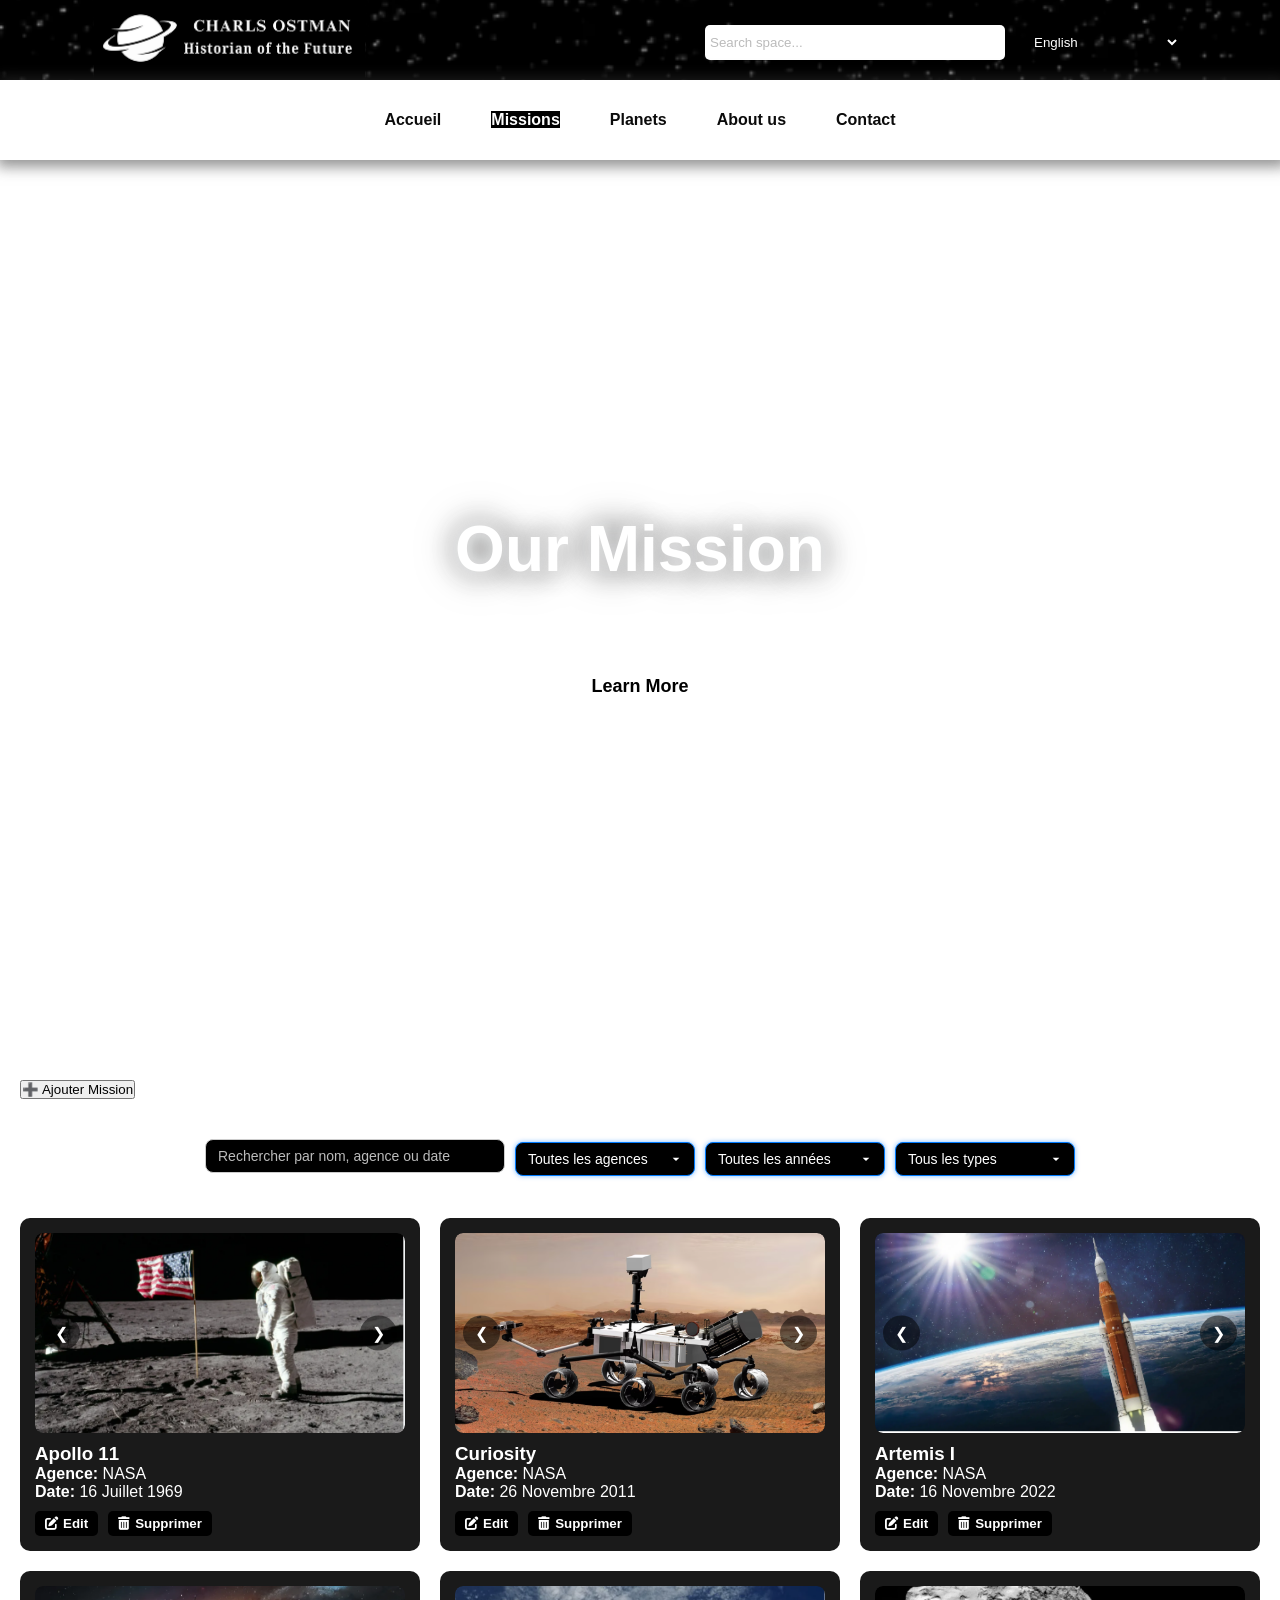
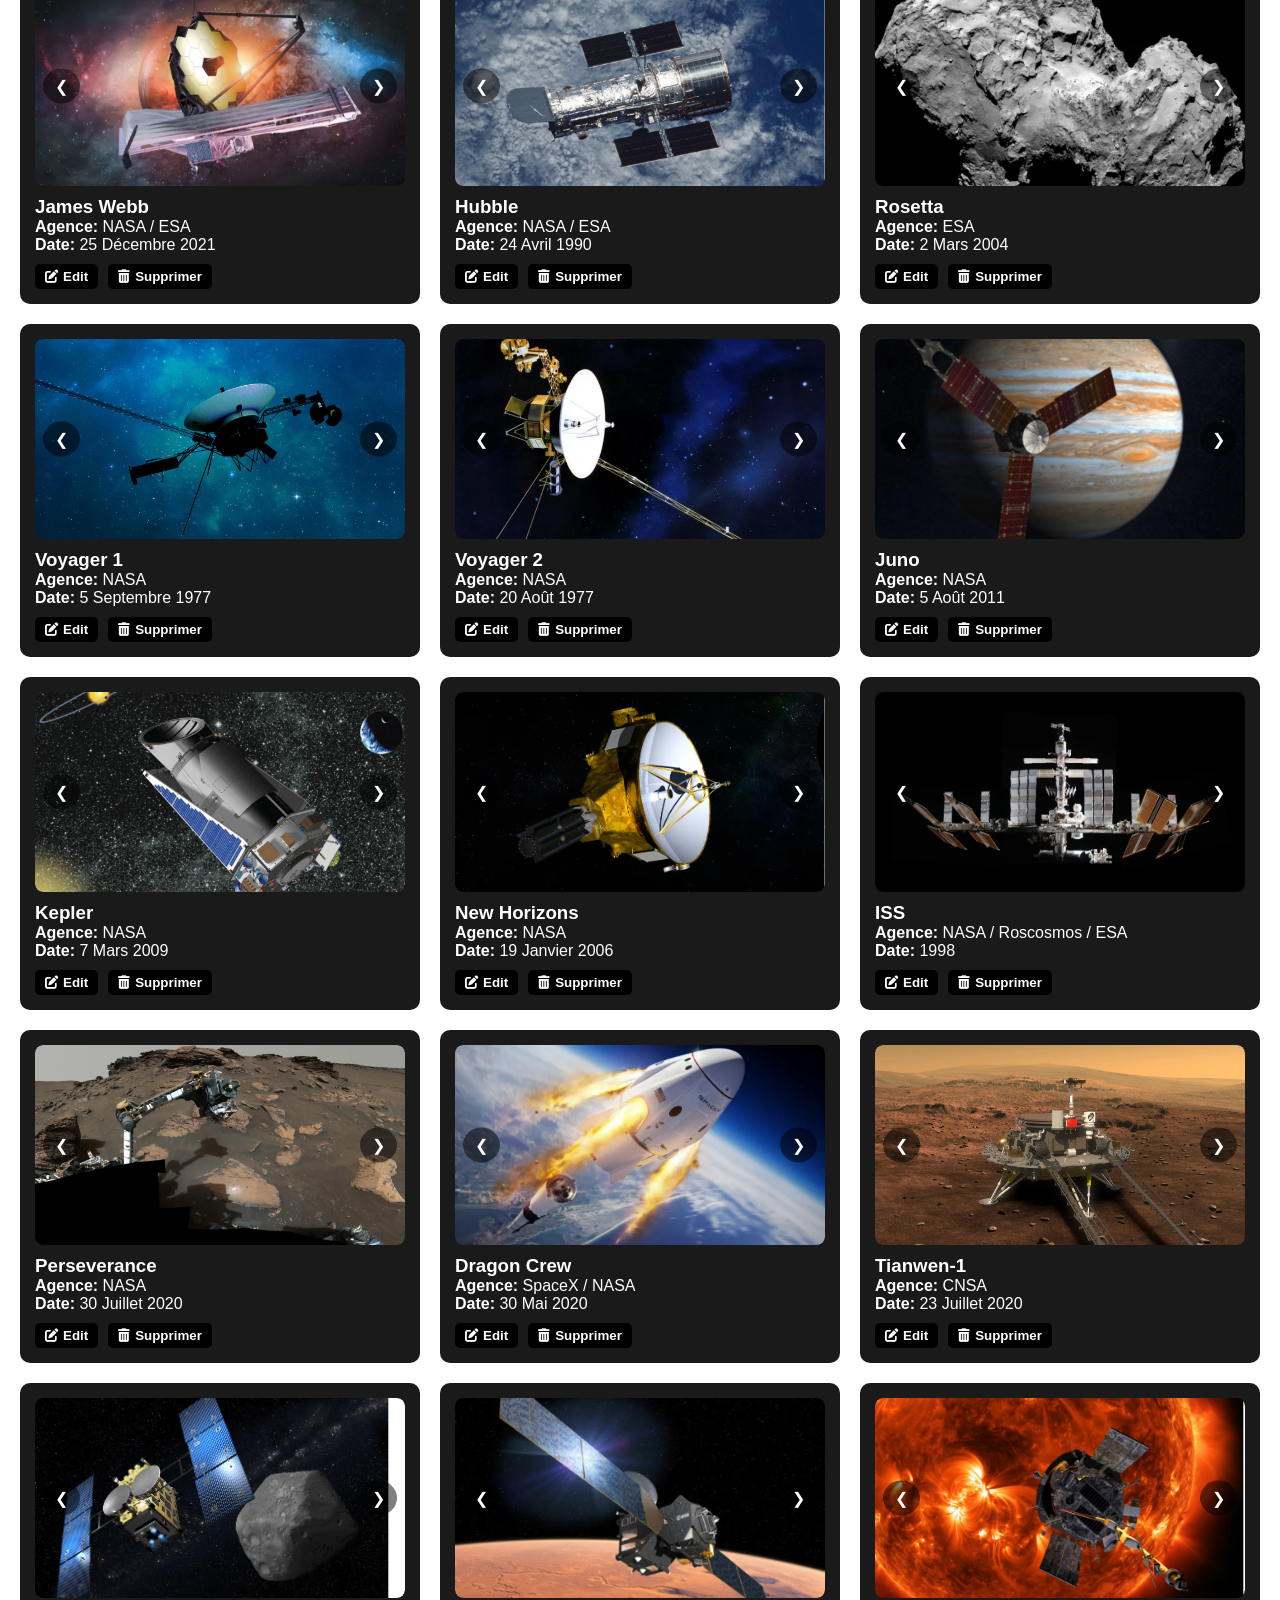
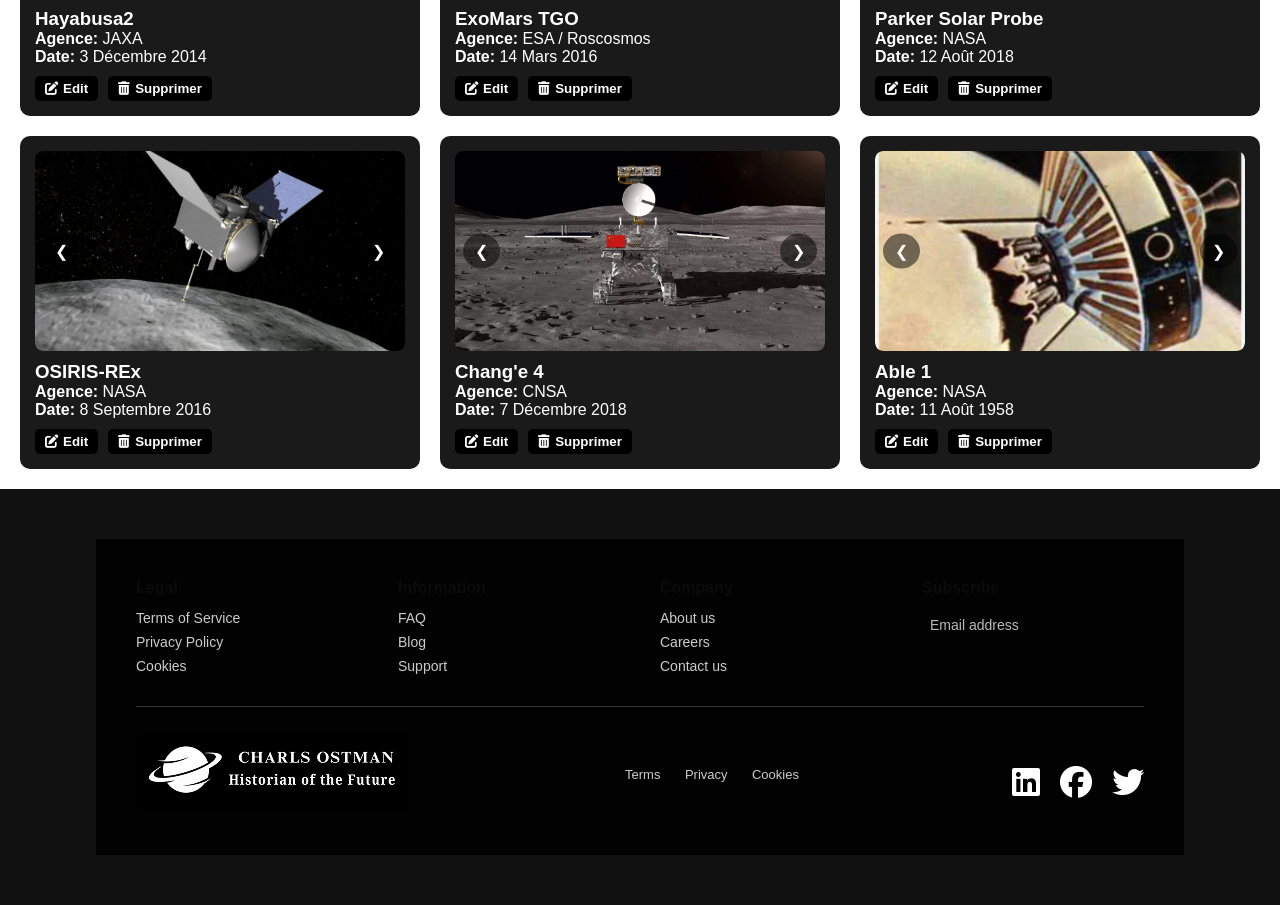
==== commit 6167976b: "add js" ====
--- a/missions.html
+++ b/missions.html
@@ -328,13 +328,6 @@
         <input type="text" id="missionDate" placeholder="Date" required><br>
         <input type="text" id="missionType" placeholder="Type" required><br>
         <textarea id="missionDesc" placeholder="Description"></textarea><br>
-        <!-- CHAMP UPLOAD POUR IMAGES AJOUTÉ ICI -->
-        <label for="missionImageFile" style="display: block; margin: 10px 0; font-weight: bold;">
-          Ajouter une image
-        </label>
-        <input type="file" id="missionImageFile" accept="image/*" 
-               style="width: 100%; padding: 8px; margin: 5px 0;">
-        <br>
         <button type="submit">Enregistrer</button>
       </form>
     </div>
@@ -351,7 +344,8 @@
   </div>
 
 <script>
- let missions = JSON.parse(localStorage.getItem("missions")) || [
+  
+const missions = [
   {
     "name": "Apollo 11",
     "agency": "NASA",
@@ -522,403 +516,259 @@
   }
 ];
 
-function saveMissions(){ localStorage.setItem("missions", JSON.stringify(missions)); }
 
 // --- Références DOM ---
-const container=document.getElementById("missionsGrid");
-const searchInput=document.getElementById("searchInput");
-const filterAgency=document.getElementById("agenceFilter");
-const filterYear=document.getElementById("anneeFilter");
-const filterType=document.getElementById("typeFilter");
-const missionMod=document.getElementById("missionMod");
-const missionModal=document.getElementById("missionModal");
-const missionForm=document.getElementById("missionForm");
-const nameInput=document.getElementById("missionName");
-const agencyInput=document.getElementById("missionAgency");
-const dateInput=document.getElementById("missionDate");
-const typeInput=document.getElementById("missionType");
-const descInput=document.getElementById("missionDesc");
-let editingIndex=null;
-
-// --- Message simple ---
-function showMessage(msg,type){
-  const messageDiv=document.createElement("div");
-  messageDiv.textContent=msg;
-  messageDiv.style.position="fixed"; messageDiv.style.top="20px";
-  messageDiv.style.left="50%"; messageDiv.style.transform="translateX(-50%)";
-  messageDiv.style.padding="10px 20px"; messageDiv.style.backgroundColor=type==="success"?"green":"red";
-  messageDiv.style.color="white"; messageDiv.style.borderRadius="5px"; messageDiv.style.zIndex="1000";
-  document.body.appendChild(messageDiv);
-  setTimeout(()=>messageDiv.remove(),3000);
-}
-
-// --- Affichage missions ---
-function displayMissions(list){
-  container.innerHTML="";
-  list.forEach((m,index)=>{
-    const div=document.createElement("div");
+  const container=document.getElementById("missionsGrid");
+  const searchInput=document.getElementById("searchInput");
+  const filterAgency=document.getElementById("agenceFilter");
+  const filterYear=document.getElementById("anneeFilter");
+  const filterType=document.getElementById("typeFilter");
+  const missionMod=document.getElementById("missionMod");
+  const missionModal=document.getElementById("missionModal");
+  const missionForm=document.getElementById("missionForm");
+  const nameInput=document.getElementById("missionName");
+  const agencyInput=document.getElementById("missionAgency");
+  const dateInput=document.getElementById("missionDate");
+  const typeInput=document.getElementById("missionType");
+  const descInput=document.getElementById("missionDesc");
+  let editingIndex=null;
+
+// --- Peupler les filtres ---
+function populateFilters() {
+  const agencies = [...new Set(missions.map(m => m.agency))];
+  agencies.forEach(a => {
+    const opt = document.createElement("option");
+    opt.value = a;
+    opt.textContent = a;
+    filterAgency.appendChild(opt);
+  });
+
+  const years = [...new Set(missions.map(m => m.date.match(/\d{4}/)?.[0]).filter(y => y))];
+  years.sort((a,b) => b-a).forEach(y => {
+    const opt = document.createElement("option");
+    opt.value = y;
+    opt.textContent = y;
+    filterYear.appendChild(opt);
+  });
+
+  const types = [...new Set(missions.map(m => m.type))];
+  types.forEach(t => {
+    const opt = document.createElement("option");
+    opt.value = t;
+    opt.textContent = t;
+    filterType.appendChild(opt);
+  });
+}
+
+// --- Affichage des missions ---
+function displayMissions(list) {
+  container.innerHTML = "";
+  list.forEach((m, index) => {
+    const div = document.createElement("div");
     div.classList.add("mission-item");
 
-    let galleryHTML=`<div class="mission-gallery" data-index="${index}">`;
-    m.images.forEach((img,i)=>{ galleryHTML+=`<img src="${img}" class="${i===0?'active':''}" alt="${m.name}">`; });
-    galleryHTML+=`</div>`;
-
-    div.innerHTML=`${galleryHTML}<h3>${m.name}</h3><p><strong>Agence:</strong> ${m.agency}</p><p><strong>Date:</strong> ${m.date}</p>
-    <div class="action-buttons">
-      <button class="edit-btn" title="Editer"><i class="fas fa-edit"></i> Edit</button>
-      <button class="delete-btn" title="Supprimer"><i class="fas fa-trash-alt"></i> Supprimer</button>
-    </div>`;
+    // Galerie
+    let galleryHTML = `<div class="mission-gallery" data-index="${index}">`;
+    m.images.forEach((img, i) => {
+      galleryHTML += `<img src="${img}" class="${i === 0 ? 'active' : ''}" alt="${m.name}">`;
+    });
+    galleryHTML += `<button class="prev">&#10094;</button><button class="next">&#10095;</button></div>`;
+
+   div.innerHTML = `
+  ${galleryHTML}
+  <h3>${m.name}</h3>
+  <p><strong>Agence:</strong> ${m.agency}</p>
+  <p><strong>Date:</strong> ${m.date}</p>
+  <div class="action-buttons">
+    <button class="edit-btn" title="Editer"><i class="fas fa-edit"></i> Edit</button>
+    <button class="delete-btn" title="Supprimer"><i class="fas fa-trash-alt"></i> Supprimer</button>
+  </div>
+`;
 
     container.appendChild(div);
-
-    // Edit
-    div.querySelector(".edit-btn").onclick=(e)=>{ 
-      e.stopPropagation(); 
-      editingIndex=index; 
-      nameInput.value=m.name; 
-      agencyInput.value=m.agency; 
-      dateInput.value=m.date; 
-      typeInput.value=m.type; 
-      descInput.value=m.description; 
-      document.getElementById("modalTitle").textContent="Modifier Mission"; 
-      missionMod.style.display="flex"; 
-    };
+   div.querySelector(".edit-btn").onclick=(e)=>{
+        e.stopPropagation();
+        editingIndex=index;
+        nameInput.value=m.name;
+        agencyInput.value=m.agency;
+        dateInput.value=m.date;
+        typeInput.value=m.type;
+        descInput.value=m.description;
+        document.getElementById("modalTitle").textContent="Modifier Mission";
+        missionMod.style.display="flex";
+      };
+     // Delete
+  div.querySelector(".delete-btn").onclick = (e) => {
+    e.stopPropagation();
+    if(index >= 0 && index < missions.length){
+        if(confirm(`Voulez-vous vraiment supprimer "${missions[index].name}" ?`)){
+            missions.splice(index, 1);
+            applyCombinedFilters();
+            showMessage("Suppression réussie !", "success");
+        }
+    } else {
+        showMessage("Mission introuvable !", "error");
+    }
+};
+
     
-    // Delete
-    div.querySelector(".delete-btn").onclick=(e)=>{ e.stopPropagation(); missions.splice(index,1); saveMissions(); applyCombinedFilters(); showMessage("Suppression réussie !","success"); };
-    
-    // Modal view
-    div.addEventListener("click",()=>{ document.getElementById("modalTitleView").textContent=m.name; document.getElementById("modalDescriptionView").textContent=m.description; missionModal.style.display="flex"; });
+    // Modal
+ // Modal view
+div.addEventListener("click", () => {
+  const modal = document.getElementById("missionModal");
+  document.getElementById("modalTitleView").textContent = m.name;
+  document.getElementById("modalDescriptionView").textContent = m.description;
+  modal.style.display = "block";
+});
+
   });
 
-  document.getElementById("closeMissionModal").onclick=()=>missionModal.style.display="none";
-  document.getElementById("closeMissionMod").onclick=()=>missionMod.style.display="none";
-  window.onclick=(e)=>{ if(e.target===missionModal) missionModal.style.display="none"; if(e.target===missionMod) missionMod.style.display="none"; };
-}
-
-// --- Filtres ---
-function populateFilters(){
-  const agencies=[...new Set(missions.map(m=>m.agency))]; agencies.forEach(a=>{ const opt=document.createElement("option"); opt.value=a; opt.textContent=a; filterAgency.appendChild(opt); });
-  const years=[...new Set(missions.map(m=>m.date.match(/\d{4}/)?.[0]).filter(y=>y))]; years.sort((a,b)=>b-a).forEach(y=>{ const opt=document.createElement("option"); opt.value=y; opt.textContent=y; filterYear.appendChild(opt); });
-  const types=[...new Set(missions.map(m=>m.type))]; types.forEach(t=>{ const opt=document.createElement("option"); opt.value=t; opt.textContent=t; filterType.appendChild(opt); });
-}
-
-function applyCombinedFilters(){
-  const text=searchInput.value.toLowerCase().trim();
-  const agency=filterAgency.value; const year=filterYear.value; const type=filterType.value;
-  const filtered=missions.filter(m=>{
-    const textMatch=!text || m.name.toLowerCase().includes(text) || m.description.toLowerCase().includes(text) || m.date.toLowerCase().includes(text) || m.agency.toLowerCase().includes(text) || m.type.toLowerCase().includes(text);
-    const agencyMatch=!agency || m.agency===agency;
-    const yearMatch=!year || m.date.includes(year);
-    const typeMatch=!type || m.type===type;
+  // Navigation images
+  container.querySelectorAll(".mission-gallery").forEach(g => {
+    let imgs = g.querySelectorAll("img"), current = 0;
+    g.querySelector(".next").addEventListener("click", (e) => {
+      e.stopPropagation();
+      imgs[current].classList.remove("active");
+      current = (current + 1) % imgs.length;
+      imgs[current].classList.add("active");
+    });
+    g.querySelector(".prev").addEventListener("click", (e) => {
+      e.stopPropagation();
+      imgs[current].classList.remove("active");
+      current = (current - 1 + imgs.length) % imgs.length;
+      imgs[current].classList.add("active");
+    });
+  });
+
+  // Fermer modal
+  const closeBtn = document.querySelector(".close-btn");
+ document.getElementById("closeMissionModal").onclick=()=>missionModal.style.display="none";
+    document.getElementById("closeMissionMod").onclick=()=>missionMod.style.display="none";
+    window.onclick=(e)=>{if(e.target===missionModal) missionModal.style.display="none"; if(e.target===missionMod) missionMod.style.display="none";}
+  }
+
+
+// --- Filtrage combiné (texte + filtres) ---
+function applyCombinedFilters() {
+  const text = searchInput.value.toLowerCase().trim();
+  const agency = filterAgency.value;
+  const year = filterYear.value;
+  const type = filterType.value;
+
+  const filtered = missions.filter(m => {
+    const textMatch = !text || 
+      m.name.toLowerCase().includes(text) ||
+      m.description.toLowerCase().includes(text) ||
+      m.date.toLowerCase().includes(text) ||
+      m.agency.toLowerCase().includes(text) ||
+      m.type.toLowerCase().includes(text);
+    const agencyMatch = !agency || m.agency === agency;
+    const yearMatch = !year || m.date.includes(year);
+    const typeMatch = !type || m.type === type;
+
     return textMatch && agencyMatch && yearMatch && typeMatch;
   });
+
   displayMissions(filtered);
 }
 
-searchInput.addEventListener("input",applyCombinedFilters);
-filterAgency.addEventListener("change",applyCombinedFilters);
-filterYear.addEventListener("change",applyCombinedFilters);
-filterType.addEventListener("change",applyCombinedFilters);
-
-// --- Debounce search ---
-function debounce(func,delay){ let timeout; return function(...args){ clearTimeout(timeout); timeout=setTimeout(()=>func.apply(this,args),delay); }; }
-searchInput.addEventListener("input",debounce(applyCombinedFilters,300));
-
-// --- Ajouter mission ---
+// --- Event listeners ---
+searchInput.addEventListener("input", applyCombinedFilters);
+filterAgency.addEventListener("change", applyCombinedFilters);
+filterYear.addEventListener("change", applyCombinedFilters);
+filterType.addEventListener("change", applyCombinedFilters);
+function debounce(func, delay) {
+  let timeout;
+  return function(...args) {
+    clearTimeout(timeout);
+    timeout = setTimeout(() => func.apply(this, args), delay);
+  };
+}
+
+const debouncedApplyFilters = debounce(applyCombinedFilters, 300);
+searchInput.addEventListener("input", debouncedApplyFilters);
+
+
+document.querySelector(".close-btn").onclick=()=>{missionMod.style.display="none";};
+window.onclick=(e)=>{if(e.target===missionMod) missionMod.style.display="none";};
 document.getElementById("addMissionBtn").onclick=()=>{
-  editingIndex=null;
-  missionForm.reset();
-  document.getElementById("modalTitle").textContent="Nouvelle Mission";
-  missionMod.style.display="flex";
+    editingIndex=null;
+    missionForm.reset();
+    document.getElementById("modalTitle").textContent="Nouvelle Mission";
+    missionMod.style.display="flex";
+  };
+
+// --- Sélection des champs ---
+// --- Sélection des champs ---
+const inputs = {
+  name: nameInput,
+  agency: agencyInput,
+  type: typeInput
 };
 
-// --- Form submit - AVEC CHAMP URL POUR IMAGES ---
-missionForm.addEventListener("submit",(e)=>{
-  e.preventDefault();
-
-  // Récupérer le fichier image uploadé
-  const imageFileInput = document.getElementById("missionImageFile");
-  const imageFile = imageFileInput ? imageFileInput.files[0] : null;
-
-  // CORRECTION : Conserver les images existantes lors de l'édition
-  if(editingIndex !== null) {
-    // En mode édition, conserver les images originales
-    const existingImages = missions[editingIndex].images;
-    
-    // Si un nouveau fichier est uploadé, le convertir en URL et l'ajouter
-    let updatedImages = existingImages;
-    if (imageFile) {
-      const newImageUrl = URL.createObjectURL(imageFile);
-      updatedImages = [...existingImages, newImageUrl];
-    }
-    
-    const newMission = { 
-      name: nameInput.value.trim(), 
-      agency: agencyInput.value.trim(), 
-      date: dateInput.value.trim(), 
-      type: typeInput.value.trim(), 
-      description: descInput.value.trim(), 
-      images: updatedImages
-    };
-    
-    missions[editingIndex] = newMission;
-    showMessage("Modification réussie !", "success");
-  } 
-  // Si c'est une nouvelle mission
-  else {
-    let images = ["images/default.png"];
-    if (imageFile) {
-      const newImageUrl = URL.createObjectURL(imageFile);
-      images = [newImageUrl];
-    }
-    
-    const newMission = { 
-      name: nameInput.value.trim(), 
-      agency: agencyInput.value.trim(), 
-      date: dateInput.value.trim(), 
-      type: typeInput.value.trim(), 
-      description: descInput.value.trim(), 
-      images: images
-    };
-    
-    missions.push(newMission);
-    showMessage("Ajout réussi !", "success");
+// Liste des mois
+const months = [
+  "Janvier","Février","Mars","Avril","Mai","Juin",
+  "Juillet","Août","Septembre","Octobre","Novembre","Décembre"
+];
+
+// Regex pour texte (lettres, accents, tirets, espaces)
+const textRegex = /^[A-Za-zÀ-ÖØ-öø-ÿ\s\-]+$/;
+
+// Créer span pour chaque input pour messages d'erreur
+Object.values(inputs).forEach(input => {
+  const span = document.createElement("span");
+  span.classList.add("error-msg");
+  span.style.color = "red";
+  span.style.fontSize = "12px";
+  span.style.display = "block";
+  input.parentNode.insertBefore(span, input.nextSibling);
+});
+
+// Validation en temps réel
+function validateInput(field, value) {
+  if(field === "date") {
+    // Vérifier format "26 Novembre 2011"
+    const parts = value.trim().split(" ");
+    if(parts.length !== 3) return "Format date: 26 Novembre 2011";
+    const [day, month, year] = parts;
+    if(isNaN(day) || day < 1 || day > 31) return "Jour invalide";
+    if(!months.includes(month)) return "Mois invalide";
+    if(isNaN(year) || year.length !== 4) return "Année invalide";
+  } else {
+    if(!textRegex.test(value.trim())) return "Seulement lettres, espaces et - autorisés";
   }
-
-  saveMissions();
+  return ""; // ok
+}
+
+// Event listeners temps réel
+Object.entries(inputs).forEach(([key, input]) => {
+  input.addEventListener("input", () => {
+    const msg = validateInput(key, input.value);
+    input.nextSibling.textContent = msg;
+    input.style.borderColor = msg ? "red" : "green";
+  });
+});
+
+// Validation de la date séparément
+missionDate.addEventListener("input", () => {
+  const msg = validateInput("date", missionDate.value);
+  missionDate.nextSibling.textContent = msg;
+  missionDate.style.borderColor = msg ? "red" : "green";
+});
+
+
+
+  populateFilters();
   applyCombinedFilters();
-  missionMod.style.display="none"; 
-});
-// --- Initialisation ---
-populateFilters();
-applyCombinedFilters();
-displayMissions(missions);
-
-
-
-// // Fonction pour initialiser le localStorage avec les missions
-// function initializeMissionsOnReload() {
-//   // Vérifier si le localStorage est vide ou s'il faut le réinitialiser
-//   const existingMissions = localStorage.getItem("missions");
-  
-//   if (!existingMissions || existingMissions === "[]" || confirm("Voulez-vous réinitialiser les missions ?")) {
-//     const missions = [
-//       {
-//         "name": "Apollo 11",
-//         "agency": "NASA",
-//         "date": "16 Juillet 1969",
-//         "description": "Première mission lunaire habitée",
-//         "type": "Exploration lunaire",
-//         "images": ["images/applo1.PNG","images/appolo2.PNG","images/appolo3.PNG","images/appolo6.PNG"]
-//       },
-//       {
-//         "name": "Curiosity",
-//         "agency": "NASA",
-//         "date": "26 Novembre 2011",
-//         "description": "Curiosity explore Mars depuis 2012 pour rechercher des traces de vie passée.",
-//         "type": "Exploration planétaire",
-//         "images": ["images/Ca.PNG","images/Ca1.PNG","images/Ca2.PNG","images/Ca3.PNG"]
-//       },
-//       {
-//         "name": "Artemis I",
-//         "agency": "NASA",
-//         "date": "16 Novembre 2022",
-//         "description": "Artemis I est la première mission du programme Artemis pour retourner sur la Lune.",
-//         "type": "Exploration lunaire",
-//         "images": ["images/ar.PNG","images/ai1.PNG","images/ai2.PNG","images/ia3.PNG"]
-//       },
-//       {
-//         "name": "James Webb",
-//         "agency": "NASA / ESA",
-//         "date": "25 Décembre 2021",
-//         "description": "Le télescope spatial James Webb observe l'univers dans l'infrarouge pour étudier les premières galaxies.",
-//         "type": "Télescopes spatiaux",
-//         "images": ["images/jem.PNG","images/43.PNG","images/41.PNG","images/42.PNG"]
-//       },
-//       {
-//         "name": "Hubble",
-//         "agency": "NASA / ESA",
-//         "date": "24 Avril 1990",
-//         "description": "Hubble est un télescope spatial qui observe l'univers depuis 1990.",
-//         "type": "Télescopes spatiaux",
-//         "images": ["images/H.PNG","images/51.PNG","images/52.PNG","images/53.PNG"]
-//       },
-//       {
-//         "name": "Rosetta",
-//         "agency": "ESA",
-//         "date": "2 Mars 2004",
-//         "description": "Rosetta a étudié la comète 67P et a largué le module Philae.",
-//         "type": "Comètes/Astéroïdes",
-//         "images": ["images/RO.PNG","images/61.PNG","images/62.PNG","images/63.PNG"]
-//       },
-//       {
-//         "name": "Voyager 1",
-//         "agency": "NASA",
-//         "date": "5 Septembre 1977",
-//         "description": "Voyager 1 explore les confins du système solaire et l'espace interstellaire.",
-//         "type": "Exploration planétaire",
-//         "images": ["images/V11.PNG","images/71.PNG","images/72.PNG","images/73.PNG"]
-//       },
-//       {
-//         "name": "Voyager 2",
-//         "agency": "NASA",
-//         "date": "20 Août 1977",
-//         "description": "Voyager 2 explore les planètes extérieures et le milieu interstellaire.",
-//         "type": "Exploration planétaire",
-//         "images": ["images/V22.PNG","images/81.PNG","images/82.PNG","images/83.PNG"]
-//       },
-//       {
-//         "name": "Juno",
-//         "agency": "NASA",
-//         "date": "5 Août 2011",
-//         "description": "Juno orbite autour de Jupiter pour étudier son atmosphère et son champ magnétique.",
-//         "type": "Exploration planétaire",
-//         "images": ["images/JJ.PNG","images/91.PNG","images/92.PNG","images/93.PNG"]
-//       },
-//       {
-//         "name": "Kepler",
-//         "agency": "NASA",
-//         "date": "7 Mars 2009",
-//         "description": "Kepler a découvert des milliers de planètes extrasolaires dans notre galaxie.",
-//         "type": "Exploration planétaire",
-//         "images": ["images/K.PNG","images/101.PNG","images/102.PNG","images/103.PNG"]
-//       },
-//       {
-//         "name": "New Horizons",
-//         "agency": "NASA",
-//         "date": "19 Janvier 2006",
-//         "description": "New Horizons a survolé Pluton et la ceinture de Kuiper.",
-//         "type": "Exploration planétaire",
-//         "images": ["images/PS.PNG","images/111.PNG","images/112.PNG","images/113.PNG"]
-//       },
-//       {
-//         "name": "ISS",
-//         "agency": "NASA / Roscosmos / ESA",
-//         "date": "1998",
-//         "description": "International Space Station, laboratoire orbital en coopération internationale.",
-//         "type": "Satellites/Station orbitale",
-//         "images": ["images/SS.PNG","images/121.PNG","images/122.PNG","images/123.PNG"]
-//       },
-//       {
-//         "name": "Perseverance",
-//         "agency": "NASA",
-//         "date": "30 Juillet 2020",
-//         "description": "Mars 2020, avec le rover Perseverance, explore la surface de Mars.",
-//         "type": "Exploration planétaire",
-//         "images": ["images/PP.PNG","images/131.PNG","images/132.PNG","images/133.PNG"]
-//       },
-//       {
-//         "name": "Dragon Crew",
-//         "agency": "SpaceX / NASA",
-//         "date": "30 Mai 2020",
-//         "description": "Dragon Crew transporte les astronautes vers l'ISS.",
-//         "type": "Satellites/Station orbitale",
-//         "images": ["images/D.PNG","images/141.PNG","images/142.PNG","images/143.PNG"]
-//       },
-//       {
-//         "name": "Tianwen-1",
-//         "agency": "CNSA",
-//         "date": "23 Juillet 2020",
-//         "description": "Tianwen-1 explore Mars avec le rover Zhurong.",
-//         "type": "Exploration planétaire",
-//         "images": ["images/15.PNG","images/151.PNG","images/152.PNG","images/153.PNG"]
-//       },
-//       {
-//         "name": "Hayabusa2",
-//         "agency": "JAXA",
-//         "date": "3 Décembre 2014",
-//         "description": "Hayabusa2 a étudié et ramené des échantillons de l'astéroïde Ryugu.",
-//         "type": "Comètes/Astéroïdes",
-//         "images": ["images/KKK.PNG","images/161.PNG","images/162.PNG","images/163.PNG"]
-//       },
-//       {
-//         "name": "ExoMars TGO",
-//         "agency": "ESA / Roscosmos",
-//         "date": "14 Mars 2016",
-//         "description": "ExoMars Trace Gas Orbiter étudie l'atmosphère martienne et la recherche de gaz trace.",
-//         "type": "Exploration planétaire",
-//         "images": ["images/17.PNG","images/171.PNG","images/172.PNG","images/173.PNG"]
-//       },
-//       {
-//         "name": "Parker Solar Probe",
-//         "agency": "NASA",
-//         "date": "12 Août 2018",
-//         "description": "Parker Solar Probe étudie le Soleil de très près.",
-//         "type": "Missions solaires",
-//         "images": ["images/PARKER.PNG","images/181.PNG","images/182.PNG","images/183.PNG"]
-//       },
-//       {
-//         "name": "OSIRIS-REx",
-//         "agency": "NASA",
-//         "date": "8 Septembre 2016",
-//         "description": "OSIRIS-REx a collecté des échantillons de l'astéroïde Bennu et les a ramenés sur Terre.",
-//         "type": "Comètes/Astéroïdes",
-//         "images": ["images/18.PNG","images/191.PNG","images/192.PNG","images/193.PNG"]
-//       },
-//       {
-//         "name": "Chang'e 4",
-//         "agency": "CNSA",
-//         "date": "7 Décembre 2018",
-//         "description": "Chang'e 4 est la première mission à alunir sur la face cachée de la Lune.",
-//         "type": "Exploration lunaire",
-//         "images": ["images/20.PNG","images/201.PNG","images/202.PNG","images/203.PNG"]
-//       },
-//       {
-//         "name": "Able 1",
-//         "agency": "NASA",
-//         "date": "11 Août 1958",
-//         "description": "Able 1 (ou Pioneer 1) était une mission américaine de la NASA visant à tester le lancement d'un satellite lunaire. Elle a été lancée le 11 août 1958, mais n'a pas atteint la Lune.",
-//         "type": "Exploration lunaire",
-//         "images": ["images/21.PNG","images/211.PNG","images/212.PNG","images/213.PNG"]
-//       }
-//     ];
-
-//     // Sauvegarder dans le localStorage
-//     localStorage.setItem("missions", JSON.stringify(missions));
-//     console.log("Missions initialisées dans le localStorage !");
-//     alert("Missions réinitialisées avec succès !");
-    
-//     // Recharger la page pour afficher les nouvelles données
-//     location.reload();
-//   }
-// }
-
-// // Ajouter un bouton pour déclencher la réinitialisation
-// function addResetButton() {
-//   const resetBtn = document.createElement("button");
-//   resetBtn.textContent = "🔄 Réinitialiser Missions";
-//   resetBtn.style.margin = "10px";
-//   resetBtn.style.padding = "8px 15px";
-//   resetBtn.style.backgroundColor = "#ff6b6b";
-//   resetBtn.style.color = "white";
-//   resetBtn.style.border = "none";
-//   resetBtn.style.borderRadius = "5px";
-//   resetBtn.style.cursor = "pointer";
-  
-//   resetBtn.addEventListener("click", initializeMissionsOnReload);
-  
-//   // Ajouter le bouton après le bouton "Ajouter Mission"
-//   const addBtn = document.getElementById("addMissionBtn");
-//   addBtn.parentNode.insertBefore(resetBtn, addBtn.nextSibling);
-// }
-
-// // Appeler cette fonction au chargement de la page
-// document.addEventListener("DOMContentLoaded", function() {
-//   addResetButton();
-  
-//   // Optionnel: Initialiser automatiquement si le localStorage est vide
-//   const existingMissions = localStorage.getItem("missions");
-//   if (!existingMissions || existingMissions === "[]") {
-//     initializeMissionsOnReload();
-//   }
-// });
-
-</script>
-
-
-
-
+
+  displayMissions(missions);
+
+
+ displayMissions(missions);
+
+
+ </script>
  </body>
 
   <footer>
@@ -990,3 +840,4 @@
 
 
 
+  
--- a/styles.css
+++ b/styles.css
@@ -1814,310 +1814,159 @@
   align-items: center;
 }
 
-/* container */
-.mockup{
-  width:980px;
-  max-width:95vw;
-  display:grid;
-  grid-template-columns:320px 1fr;
-  gap:32px;
-  align-items:start;
-   transition: transform 0.3s ease, box-shadow 0.3s ease;
+/* Missions Grid */
+
+/* ====== Layout Grid ====== */
+.missions-grid {
+  display: grid;
+  grid-template-columns: repeat(3, 1fr);
+  gap: 20px;
+  padding: 20px;
+  justify-content: center;
+}
+
+/* ====== Mission Card ====== */
+.mission-item {
+  background-color: #1a1a1a;
+  padding: 15px;
+  border-radius: 10px;
+  color: #fff;
+  transition: transform 0.3s ease, box-shadow 0.3s ease;
+}
+
+.mission-item:hover {
+  transform: translateY(-5px);
+  box-shadow: 0 5px 15px rgba(255, 255, 255, 0.1);
+}
+
+/* ====== Image Gallery ====== */
+.mission-gallery {
+  position: relative;
+  width: 100%;
+  height: 200px;
+  overflow: hidden;
+  border-radius: 8px;
+  margin-bottom: 10px;
+}
+
+.mission-gallery img {
+  width: 100%;
+  height: 100%;
+  object-fit: cover;
+  display: none;
+  border-radius: 8px;
+ 
+}
+
+.mission-gallery img.active {
+  display: block;
+  
+}
+
+/* ====== Navigation Buttons ====== */
+.mission-gallery .prev,
+.mission-gallery .next {
+  position: absolute;
+  top: 50%;
+  transform: translateY(-50%);
+  background-color: rgba(0, 0, 0, 0.5);
+  color: white;
+  border: none;
+  padding: 8px 12px;
   cursor: pointer;
-}
-.mockup:active {
-  transform: translateY(20px);
-  box-shadow: 0 12px 30px rgba(0,0,0,0.3);
-}
-
-
-
-/* left card */
-.card{
-  background:linear-gradient(180deg,var(--card) 0%, var(--card-accent) 100%);
+  border-radius: 50%;
+  font-size: 1rem;
+  transition: background-color 0.2s ease;
+}
+
+.mission-gallery .prev:hover,
+.mission-gallery .next:hover {
+  background-color: rgba(255, 255, 255, 0.4);
+}
+
+.mission-gallery .prev { left: 8px; }
+.mission-gallery .next { right: 8px; }
+
+/* ====== Text ====== */
+.mission-name {
+  font-size: 1.2rem;
+  margin: 5px 0;
+  font-weight: 600;
+}
+
+.mission-agency,
+.mission-date {
+  font-size: 0.9rem;
   color:white;
-  border-radius:10px;
-  overflow:hidden;
-  box-shadow:0 6px 20px rgba(11,18,32,0.28);
-}
-
-.image-wrap{
-  width:100%;
-  height:210px;
-  overflow:hidden;
-  display:flex;
-  align-items:center;
-  justify-content:center;
-  transition: transform 0.3s ease, box-shadow 0.3s ease;
-  cursor: pointer;
-  background:linear-gradient(180deg,#06080b 0%, #0b1220 100%);
-}
-.image-wrap:active {
-  transform: scale(2);
-  box-shadow: 0 8px 24px rgba(0,0,0,0.3);
-}
-
-.card img{
-  width:100%;
-  height:100%;
-  object-fit:cover;
-  display:block;
-}
-
-.card-body{
-  padding:18px 16px;
-   display: flex;
-  flex-direction: column;
-  align-items: flex-start;
-}
-
-.card-title {
-  font-family: 'Averia Serif Libre', sans-serif; /* Orbitron + fallback */
-  font-weight: 700;
-  font-size: 20px;
-  margin: 6px 0 8px;
-  
-}
-
-.card-sub{
-   font-family: 'Abel', sans-serif;
-  color:var(--muted);
-  font-size:13px;
-  margin-bottom:10px;
-}
-
-.meta{
-  display:flex;
-  flex-direction: column;
-  gap:10px;
-  flex-wrap:wrap;
-  margin-top:8px;
-  font-size:13px;
-  color:var(--muted);
-  color:#fff; 
-  font-weight:700;
-   margin-left:6px;
-    align-items: flex-start;
-}
-
-.meta a{
-  color:#9fe9e6;
-  text-decoration:none;
-  font-weight:600;
-}
-
-.meta-strong{ color:#fff; font-weight:700; margin-left:6px; }
-.dot{ margin-left:6px; color:var(--muted); }
-
-/* right area */
-.right{
-  display:flex;
-  flex-direction:column;
-  gap:12px;
-}
-.title-big {
-  width: auto !important;
-  height: auto !important;
-  max-width: 100% !important;
-   transition: all 0.3s ease;
-  cursor: pointer;
-}
-.title-big {
-   font-family: 'Orbitron', 'Segoe UI', sans-serif;
-  font-size: 8vw !important;  /* يتغير حسب عرض الشاشة */
-  font-weight: 400;             /* Semibold */
-  line-height: 1;
-  letter-spacing: 1px;
-  margin: 0;
-  color: var(--text);
-  text-align: center;
-  height:800px;
-  
-}
-
-.title-big:active {
-  color:white;
-  background-color: black;
-  transform: scale(0.95);
-  padding: 5px;
-  border-radius: 5px;
-}
-/* description card */
-.desc-card{
-   margin-top: 80px; 
-   text-align: center;
-   font-family: 'Port Lligat Slab';
-  background:rgba(255,255,255,0.98);
-  border-radius:10px;
-  padding:18px;
-  box-shadow: 0 8px 24px rgba(15,23,42,0.06);
-  border:1px solid rgba(11,18,32,0.04);
-}
-
-.desc-head{
-  display:flex;
-  gap:12px;
-  align-items:flex-start;
-}
-
-.desc-icon{
-  width:46px;
-  height:46px;
-  border-radius:8px;
-  background:linear-gradient(180deg,#0f1724,#0b1220);
-  color:white;
-  display:flex;
-  align-items:center;
-  justify-content:center;
-  font-weight:700;
-  font-size:12px;
-  box-shadow:0 6px 16px rgba(11,18,32,0.12);
-}
-
-.desc-paragraph{
-  color:#22303f;
-  font-size:15px;
-  line-height:1.45;
-  margin:0 0 8px 0;
-}
-
-.desc-list{
-  margin-top:12px;
-  display:flex;
-  gap:18px;
-  align-items:center;
-  font-size:13px;
-  color:var(--muted);
-}
-
-.label{
-  font-weight:700;
-  color:#0b1220;
-  margin-right:6px;
-}
-
-/* responsive */
-@media (max-width:820px){
-  .mockup{grid-template-columns:1fr;gap:16px}
-  .card{order:2}
-  .title-big{font-size:44px}
-}
-.mockup {
-  display: flex;
-  flex-wrap: wrap;
-  gap: 20px;
-  max-width: 1200px;
-  margin: 40px auto;
-  background-color:#FFFFFF; /* fond blanc pour la card */
-  border-radius: 12px;
-  box-shadow: 0 10px 25px rgba(0,0,0,0.1);
-  overflow: hidden; /* arrondi pour les images et le texte */
-  padding: 20px;
-}
-
-/* partie gauche : image et info */
-.mockup aside.card {
-  flex: 1 1 300px;
-  background-color: black; /* léger contraste */
-  border-radius: 10px;
-  overflow: hidden;
-  display: flex;
-  flex-direction: column;
-  align-items: left;
-  padding: 20px;
-}
-
-.mockup aside.card .image-wrap img {
+  font-weight: bold;
+}
+
+/* ====== Responsive ====== */
+@media (max-width: 900px) {
+  .missions-grid {
+    grid-template-columns: repeat(2, 1fr);
+  }
+}
+
+@media (max-width: 600px) {
+  .missions-grid {
+    grid-template-columns: 1fr;
+  }
+
+  .mission-gallery {
+    height: 200px;
+  }
+
+  .mission-item {
+    padding: 12px;
+  }
+}
+
+/* Modal */
+.modal {
+  display: none; /* caché par défaut */
+  position: fixed;
+  z-index: 100;
+  left: 0;
+  top: 0;
   width: 100%;
-  height: auto;
-  display: block;
-  border-radius: 8px;
-}
-
-.mockup aside.card .card-body {
-  margin-top: 15px;
-  text-align: center;
-}
-
-.mockup aside.card .card-title {
-  font-size: 22px;
-  font-weight: 700;
-  margin-bottom: 6px;
-}
-
-.mockup aside.card .card-sub {
-  font-size: 16px;
-  color: #555;
-  margin-bottom: 10px;
-}
-
-.mockup aside.card .meta {
-  font-size: 14px;
-  color: #777;
-  display: flex;
-  gap: 5px;
-  justify-content: center;
-  align-items: center;
-}
-
-.mockup aside.card .meta-link {
-  text-decoration: none;
-  color: #0b4c5f;
-}
-
-/* partie droite : description */
-.mockup main.right {
-  flex: 2 1 600px;
-  display: flex;
-  flex-direction: column;
-  justify-content: center;
-  padding: 20px;
-}
-
-.mockup main.right .title-big {
-  font-size: 28px;
-  font-weight: 700;
-  margin-bottom: 15px;
-}
-
-.mockup main.right .desc-card {
-  background-color: #f9f9f9;
+  height: 100%;
+  overflow: auto;
+  background-color: rgba(0,0,0,0.7);
+}
+
+.modal-content {
+  background-color: white;
+  color:black;
+  margin: 10% auto;
   padding: 20px;
   border-radius: 10px;
-  box-shadow: inset 0 2px 8px rgba(0,0,0,0.05);
-}
-
-.mockup main.right .desc-head {
-  display: flex;
-  gap: 15px;
-}
-
-.mockup main.right .desc-icon {
-  font-weight: 700;
-  font-size: 24px;
-  color: #0b4c5f;
-}
-
-.mockup main.right .desc-paragraph {
-  font-size: 16px;
-  line-height: 1.6;
-  color: #333;
-}
-
-.mockup main.right .desc-list {
-  margin-top: 10px;
-}
-
-.mockup main.right .desc-list .label {
-  font-weight: 600;
-  color: #0b4c5f;
-}
-
-/* responsive */
-@media (max-width: 980px){
-  .mockup { flex-direction: column; }
-  .mockup aside.card, .mockup main.right { flex: 1 1 100%; }
-}
+  width: 80%;
+  max-width: 500px;
+  text-align: center;
+}
+
+.close-btn {
+  float: right;
+  font-size: 1.5rem;
+  cursor: pointer;
+}
+
+
+/* Responsive */
+@media (max-width: 900px) {
+  .missions-grid {
+    grid-template-columns: repeat(auto-fit, minmax(200px, 1fr));
+  }
+}
+
+@media (max-width: 600px) {
+  .missions-grid {
+    grid-template-columns: 1fr;
+  }
+}
+
+
 
 
 
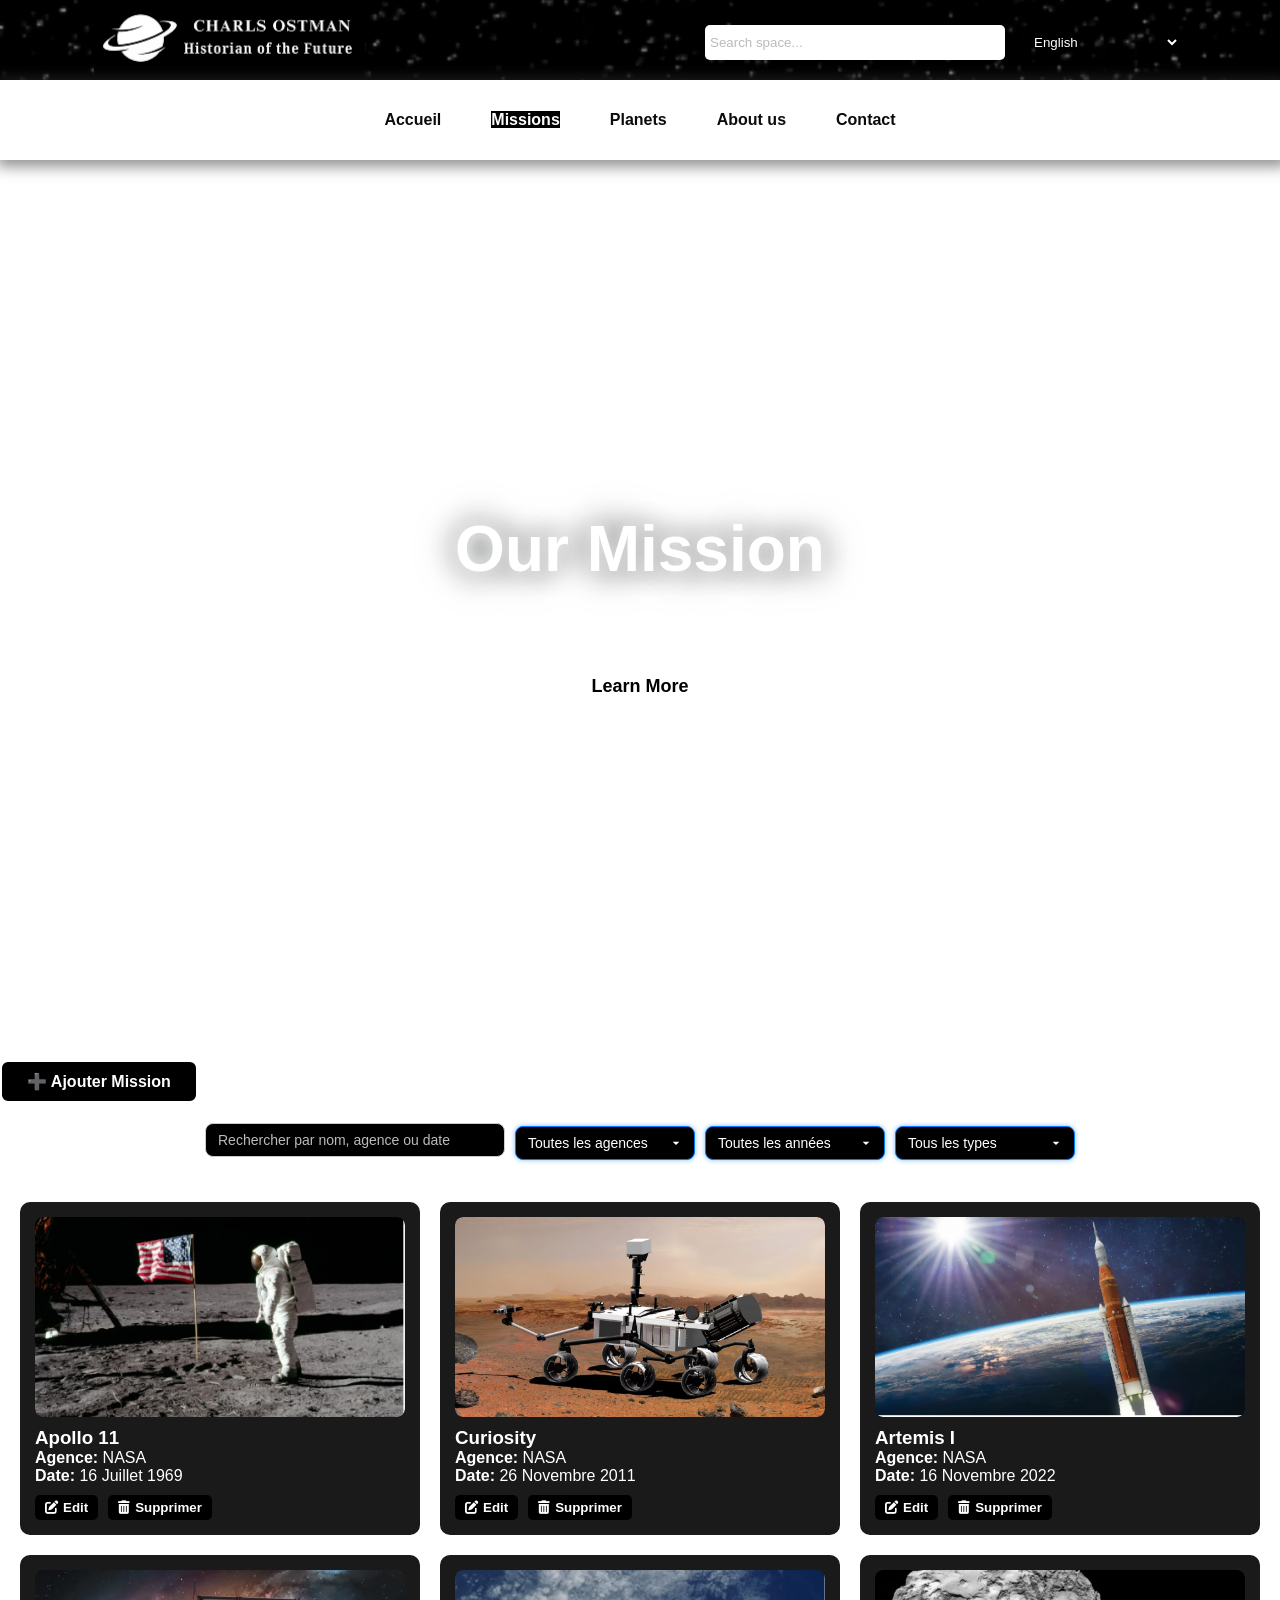
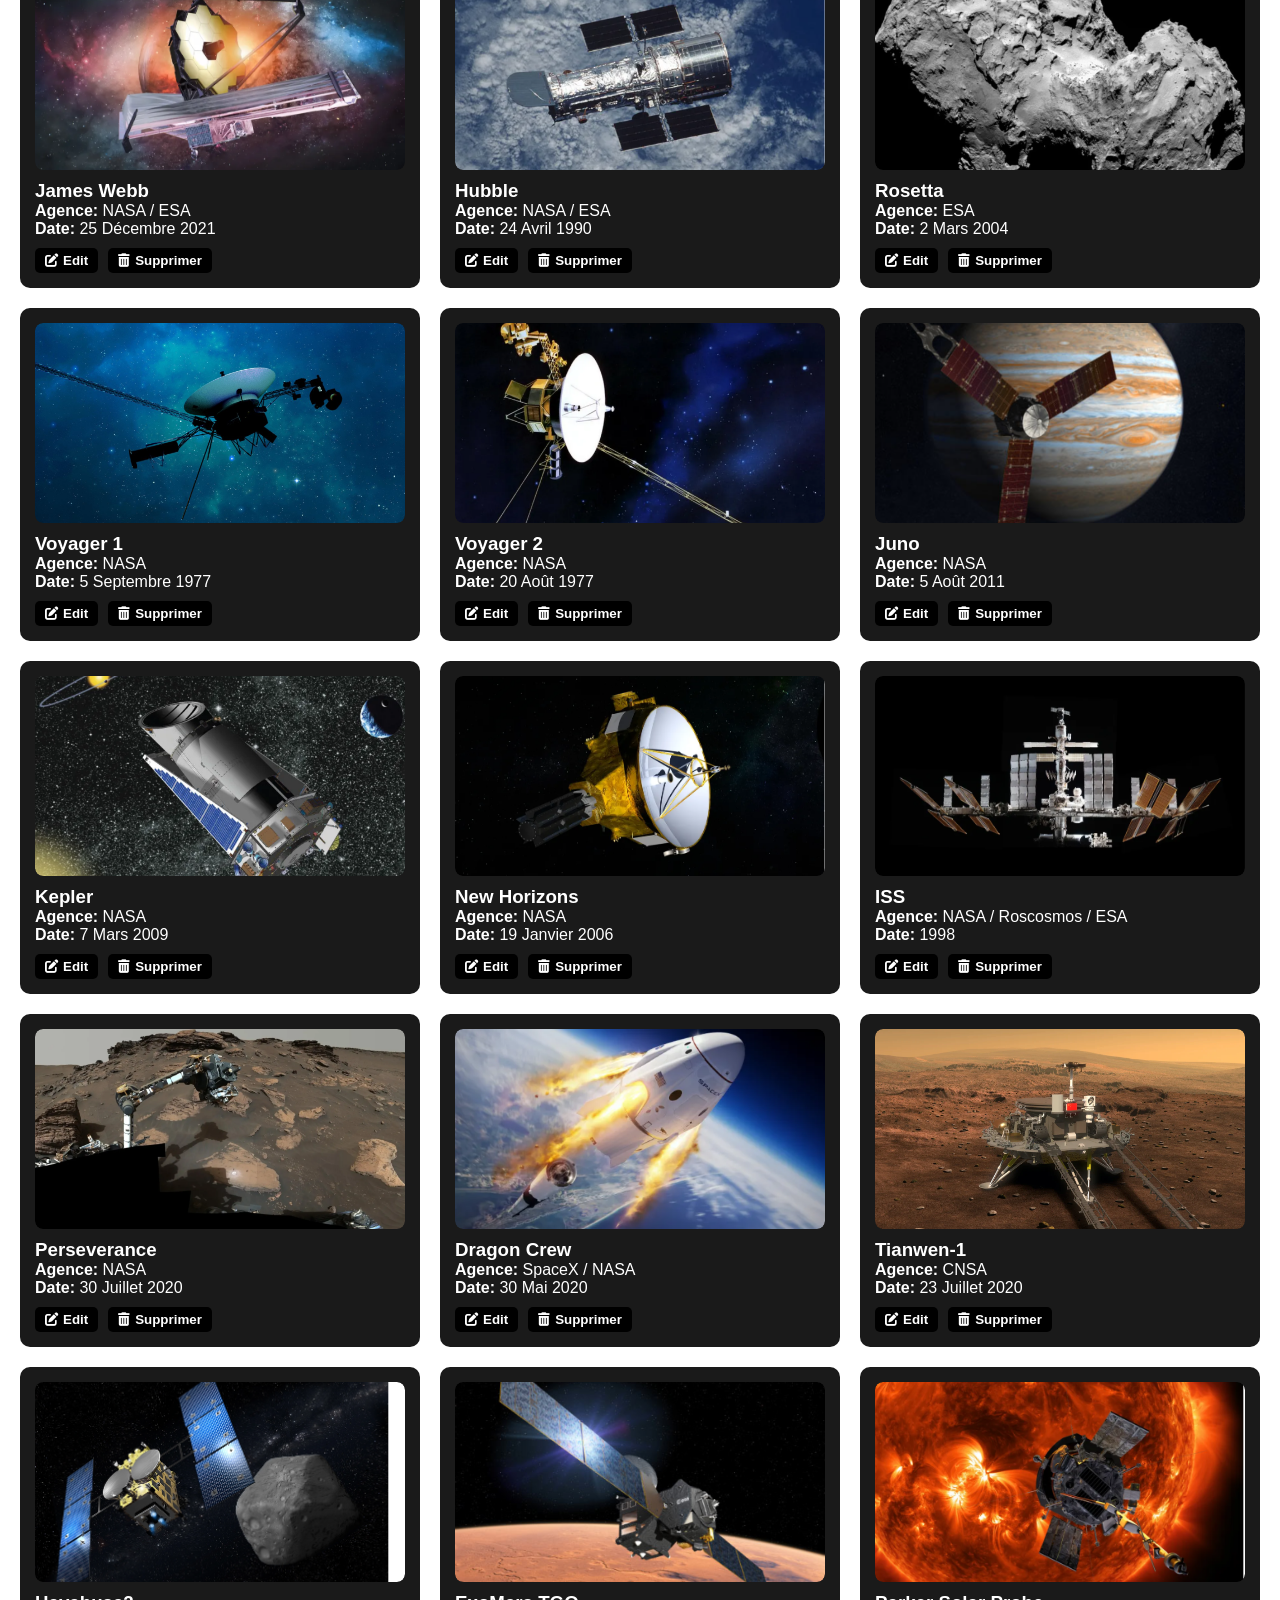
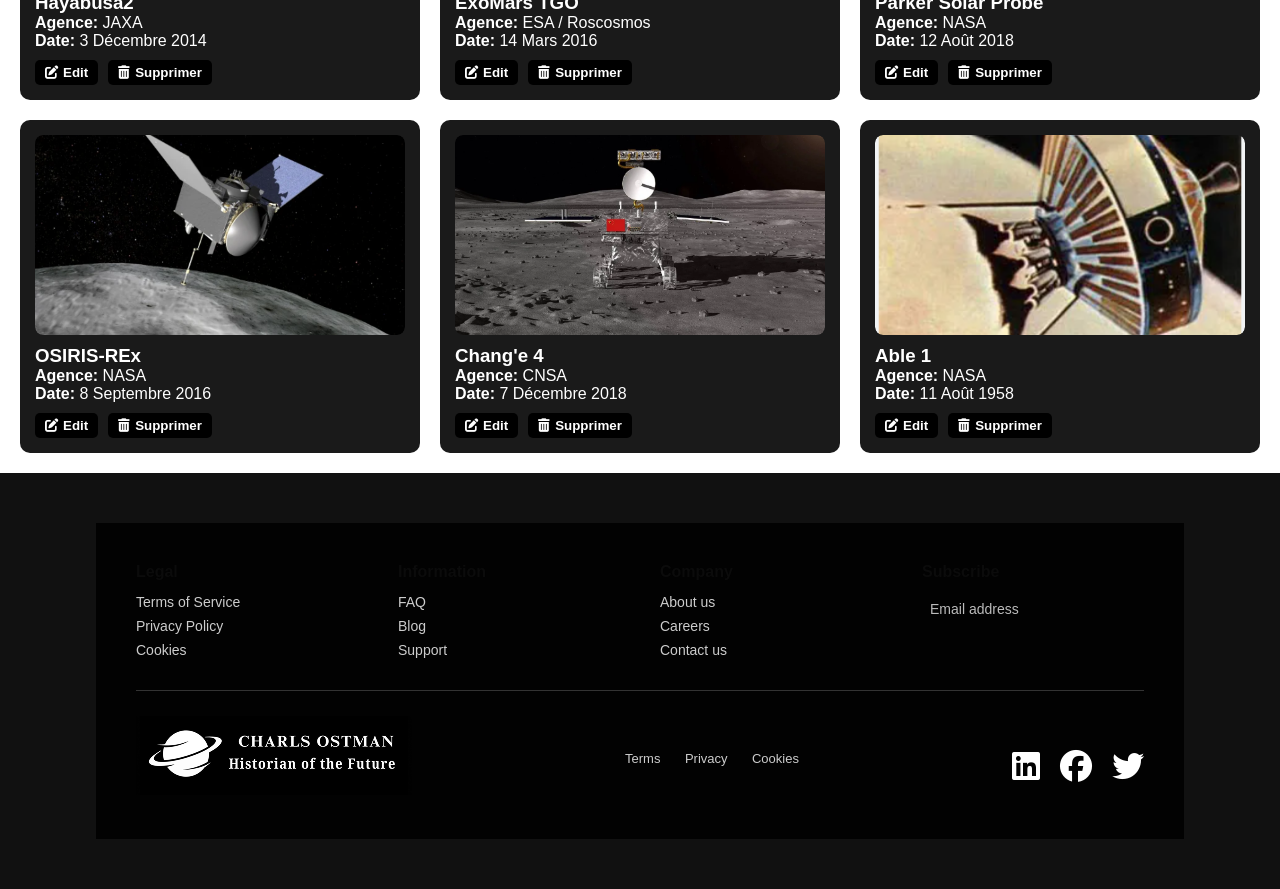
==== commit 9b0b54c0: "modifier/supprimer/ajouter" ====
--- a/missions.html
+++ b/missions.html
@@ -252,6 +252,33 @@
 
 .mission-item .action-buttons .delete-btn:hover {
   background-color: #a71d2a;
+}
+/* Design dyal button Ajouter Mission */
+.btn-add {
+    padding: 10px 25px;
+    background-color: #000;   /* noir */
+    color: #fff;              /* texte blanc */
+    font-size: 16px;
+    font-weight: 600;
+    border: 2px solid ; /* contour bleu */
+    border-radius: 8px;
+    cursor: pointer;
+    transition: all 0.3s ease;
+    display: inline-flex;
+    align-items: center;
+    gap: 8px; /* espace entre l'icône et le texte */
+}
+
+.btn-add:hover {
+    background-color: white; /* bleu quand hover */
+    color: black;
+    transform: translateY(-2px);
+    ;
+}
+
+.btn-add:active {
+    transform: translateY(1px);
+    box-shadow: none;
 }
 
     </style>
@@ -305,7 +332,8 @@
     <a href="https://www.nasa.gov/missions/" class="btn-primary">Learn More</a>
   </div>
 </section>
-<button id="addMissionBtn" style="margin:20px;">➕ Ajouter Mission</button>
+<button id="addMissionBtn" class="btn-add">➕ Ajouter Mission</button>
+
 <div class="filters">
   <input type="text" id="searchInput" placeholder="Rechercher par nom, agence ou date">
   <select id="agenceFilter"><option  value="">Toutes les agences</option></select>
@@ -328,6 +356,13 @@
         <input type="text" id="missionDate" placeholder="Date" required><br>
         <input type="text" id="missionType" placeholder="Type" required><br>
         <textarea id="missionDesc" placeholder="Description"></textarea><br>
+        <!-- CHAMP UPLOAD POUR IMAGES AJOUTÉ ICI -->
+        <label for="missionImageFile" style="display: block; margin: 10px 0; font-weight: bold;">
+          Ajouter une image
+        </label>
+        <input type="file" id="missionImageFile" accept="image/*" 
+               style="width: 100%; padding: 8px; margin: 5px 0;">
+        <br>
         <button type="submit">Enregistrer</button>
       </form>
     </div>
@@ -344,8 +379,7 @@
   </div>
 
 <script>
-  
-const missions = [
+ let missions = JSON.parse(localStorage.getItem("missions")) || [
   {
     "name": "Apollo 11",
     "agency": "NASA",
@@ -516,259 +550,403 @@
   }
 ];
 
+function saveMissions(){ localStorage.setItem("missions", JSON.stringify(missions)); }
 
 // --- Références DOM ---
-  const container=document.getElementById("missionsGrid");
-  const searchInput=document.getElementById("searchInput");
-  const filterAgency=document.getElementById("agenceFilter");
-  const filterYear=document.getElementById("anneeFilter");
-  const filterType=document.getElementById("typeFilter");
-  const missionMod=document.getElementById("missionMod");
-  const missionModal=document.getElementById("missionModal");
-  const missionForm=document.getElementById("missionForm");
-  const nameInput=document.getElementById("missionName");
-  const agencyInput=document.getElementById("missionAgency");
-  const dateInput=document.getElementById("missionDate");
-  const typeInput=document.getElementById("missionType");
-  const descInput=document.getElementById("missionDesc");
-  let editingIndex=null;
-
-// --- Peupler les filtres ---
-function populateFilters() {
-  const agencies = [...new Set(missions.map(m => m.agency))];
-  agencies.forEach(a => {
-    const opt = document.createElement("option");
-    opt.value = a;
-    opt.textContent = a;
-    filterAgency.appendChild(opt);
+const container=document.getElementById("missionsGrid");
+const searchInput=document.getElementById("searchInput");
+const filterAgency=document.getElementById("agenceFilter");
+const filterYear=document.getElementById("anneeFilter");
+const filterType=document.getElementById("typeFilter");
+const missionMod=document.getElementById("missionMod");
+const missionModal=document.getElementById("missionModal");
+const missionForm=document.getElementById("missionForm");
+const nameInput=document.getElementById("missionName");
+const agencyInput=document.getElementById("missionAgency");
+const dateInput=document.getElementById("missionDate");
+const typeInput=document.getElementById("missionType");
+const descInput=document.getElementById("missionDesc");
+let editingIndex=null;
+
+// --- Message simple ---
+function showMessage(msg,type){
+  const messageDiv=document.createElement("div");
+  messageDiv.textContent=msg;
+  messageDiv.style.position="fixed"; messageDiv.style.top="20px";
+  messageDiv.style.left="50%"; messageDiv.style.transform="translateX(-50%)";
+  messageDiv.style.padding="10px 20px"; messageDiv.style.backgroundColor=type==="success"?"green":"red";
+  messageDiv.style.color="white"; messageDiv.style.borderRadius="5px"; messageDiv.style.zIndex="1000";
+  document.body.appendChild(messageDiv);
+  setTimeout(()=>messageDiv.remove(),3000);
+}
+
+// --- Affichage missions ---
+function displayMissions(list){
+  container.innerHTML="";
+  list.forEach((m,index)=>{
+    const div=document.createElement("div");
+    div.classList.add("mission-item");
+
+    let galleryHTML=`<div class="mission-gallery" data-index="${index}">`;
+    m.images.forEach((img,i)=>{ galleryHTML+=`<img src="${img}" class="${i===0?'active':''}" alt="${m.name}">`; });
+    galleryHTML+=`</div>`;
+
+    div.innerHTML=`${galleryHTML}<h3>${m.name}</h3><p><strong>Agence:</strong> ${m.agency}</p><p><strong>Date:</strong> ${m.date}</p>
+    <div class="action-buttons">
+      <button class="edit-btn" title="Editer"><i class="fas fa-edit"></i> Edit</button>
+      <button class="delete-btn" title="Supprimer"><i class="fas fa-trash-alt"></i> Supprimer</button>
+    </div>`;
+
+    container.appendChild(div);
+
+    // Edit
+    div.querySelector(".edit-btn").onclick=(e)=>{ 
+      e.stopPropagation(); 
+      editingIndex=index; 
+      nameInput.value=m.name; 
+      agencyInput.value=m.agency; 
+      dateInput.value=m.date; 
+      typeInput.value=m.type; 
+      descInput.value=m.description; 
+      document.getElementById("modalTitle").textContent="Modifier Mission"; 
+      missionMod.style.display="flex"; 
+    };
+    
+    // Delete
+    div.querySelector(".delete-btn").onclick=(e)=>{ e.stopPropagation(); missions.splice(index,1); saveMissions(); applyCombinedFilters(); showMessage("Suppression réussie !","success"); };
+    
+    // Modal view
+    div.addEventListener("click",()=>{ document.getElementById("modalTitleView").textContent=m.name; document.getElementById("modalDescriptionView").textContent=m.description; missionModal.style.display="flex"; });
   });
 
-  const years = [...new Set(missions.map(m => m.date.match(/\d{4}/)?.[0]).filter(y => y))];
-  years.sort((a,b) => b-a).forEach(y => {
-    const opt = document.createElement("option");
-    opt.value = y;
-    opt.textContent = y;
-    filterYear.appendChild(opt);
-  });
-
-  const types = [...new Set(missions.map(m => m.type))];
-  types.forEach(t => {
-    const opt = document.createElement("option");
-    opt.value = t;
-    opt.textContent = t;
-    filterType.appendChild(opt);
-  });
-}
-
-// --- Affichage des missions ---
-function displayMissions(list) {
-  container.innerHTML = "";
-  list.forEach((m, index) => {
-    const div = document.createElement("div");
-    div.classList.add("mission-item");
-
-    // Galerie
-    let galleryHTML = `<div class="mission-gallery" data-index="${index}">`;
-    m.images.forEach((img, i) => {
-      galleryHTML += `<img src="${img}" class="${i === 0 ? 'active' : ''}" alt="${m.name}">`;
-    });
-    galleryHTML += `<button class="prev">&#10094;</button><button class="next">&#10095;</button></div>`;
-
-   div.innerHTML = `
-  ${galleryHTML}
-  <h3>${m.name}</h3>
-  <p><strong>Agence:</strong> ${m.agency}</p>
-  <p><strong>Date:</strong> ${m.date}</p>
-  <div class="action-buttons">
-    <button class="edit-btn" title="Editer"><i class="fas fa-edit"></i> Edit</button>
-    <button class="delete-btn" title="Supprimer"><i class="fas fa-trash-alt"></i> Supprimer</button>
-  </div>
-`;
-
-    container.appendChild(div);
-   div.querySelector(".edit-btn").onclick=(e)=>{
-        e.stopPropagation();
-        editingIndex=index;
-        nameInput.value=m.name;
-        agencyInput.value=m.agency;
-        dateInput.value=m.date;
-        typeInput.value=m.type;
-        descInput.value=m.description;
-        document.getElementById("modalTitle").textContent="Modifier Mission";
-        missionMod.style.display="flex";
-      };
-     // Delete
-  div.querySelector(".delete-btn").onclick = (e) => {
-    e.stopPropagation();
-    if(index >= 0 && index < missions.length){
-        if(confirm(`Voulez-vous vraiment supprimer "${missions[index].name}" ?`)){
-            missions.splice(index, 1);
-            applyCombinedFilters();
-            showMessage("Suppression réussie !", "success");
-        }
-    } else {
-        showMessage("Mission introuvable !", "error");
-    }
-};
-
-    
-    // Modal
- // Modal view
-div.addEventListener("click", () => {
-  const modal = document.getElementById("missionModal");
-  document.getElementById("modalTitleView").textContent = m.name;
-  document.getElementById("modalDescriptionView").textContent = m.description;
-  modal.style.display = "block";
-});
-
-  });
-
-  // Navigation images
-  container.querySelectorAll(".mission-gallery").forEach(g => {
-    let imgs = g.querySelectorAll("img"), current = 0;
-    g.querySelector(".next").addEventListener("click", (e) => {
-      e.stopPropagation();
-      imgs[current].classList.remove("active");
-      current = (current + 1) % imgs.length;
-      imgs[current].classList.add("active");
-    });
-    g.querySelector(".prev").addEventListener("click", (e) => {
-      e.stopPropagation();
-      imgs[current].classList.remove("active");
-      current = (current - 1 + imgs.length) % imgs.length;
-      imgs[current].classList.add("active");
-    });
-  });
-
-  // Fermer modal
-  const closeBtn = document.querySelector(".close-btn");
- document.getElementById("closeMissionModal").onclick=()=>missionModal.style.display="none";
-    document.getElementById("closeMissionMod").onclick=()=>missionMod.style.display="none";
-    window.onclick=(e)=>{if(e.target===missionModal) missionModal.style.display="none"; if(e.target===missionMod) missionMod.style.display="none";}
-  }
-
-
-// --- Filtrage combiné (texte + filtres) ---
-function applyCombinedFilters() {
-  const text = searchInput.value.toLowerCase().trim();
-  const agency = filterAgency.value;
-  const year = filterYear.value;
-  const type = filterType.value;
-
-  const filtered = missions.filter(m => {
-    const textMatch = !text || 
-      m.name.toLowerCase().includes(text) ||
-      m.description.toLowerCase().includes(text) ||
-      m.date.toLowerCase().includes(text) ||
-      m.agency.toLowerCase().includes(text) ||
-      m.type.toLowerCase().includes(text);
-    const agencyMatch = !agency || m.agency === agency;
-    const yearMatch = !year || m.date.includes(year);
-    const typeMatch = !type || m.type === type;
-
+  document.getElementById("closeMissionModal").onclick=()=>missionModal.style.display="none";
+  document.getElementById("closeMissionMod").onclick=()=>missionMod.style.display="none";
+  window.onclick=(e)=>{ if(e.target===missionModal) missionModal.style.display="none"; if(e.target===missionMod) missionMod.style.display="none"; };
+}
+
+// --- Filtres ---
+function populateFilters(){
+  const agencies=[...new Set(missions.map(m=>m.agency))]; agencies.forEach(a=>{ const opt=document.createElement("option"); opt.value=a; opt.textContent=a; filterAgency.appendChild(opt); });
+  const years=[...new Set(missions.map(m=>m.date.match(/\d{4}/)?.[0]).filter(y=>y))]; years.sort((a,b)=>b-a).forEach(y=>{ const opt=document.createElement("option"); opt.value=y; opt.textContent=y; filterYear.appendChild(opt); });
+  const types=[...new Set(missions.map(m=>m.type))]; types.forEach(t=>{ const opt=document.createElement("option"); opt.value=t; opt.textContent=t; filterType.appendChild(opt); });
+}
+
+function applyCombinedFilters(){
+  const text=searchInput.value.toLowerCase().trim();
+  const agency=filterAgency.value; const year=filterYear.value; const type=filterType.value;
+  const filtered=missions.filter(m=>{
+    const textMatch=!text || m.name.toLowerCase().includes(text) || m.description.toLowerCase().includes(text) || m.date.toLowerCase().includes(text) || m.agency.toLowerCase().includes(text) || m.type.toLowerCase().includes(text);
+    const agencyMatch=!agency || m.agency===agency;
+    const yearMatch=!year || m.date.includes(year);
+    const typeMatch=!type || m.type===type;
     return textMatch && agencyMatch && yearMatch && typeMatch;
   });
-
   displayMissions(filtered);
 }
 
-// --- Event listeners ---
-searchInput.addEventListener("input", applyCombinedFilters);
-filterAgency.addEventListener("change", applyCombinedFilters);
-filterYear.addEventListener("change", applyCombinedFilters);
-filterType.addEventListener("change", applyCombinedFilters);
-function debounce(func, delay) {
-  let timeout;
-  return function(...args) {
-    clearTimeout(timeout);
-    timeout = setTimeout(() => func.apply(this, args), delay);
-  };
-}
-
-const debouncedApplyFilters = debounce(applyCombinedFilters, 300);
-searchInput.addEventListener("input", debouncedApplyFilters);
-
-
-document.querySelector(".close-btn").onclick=()=>{missionMod.style.display="none";};
-window.onclick=(e)=>{if(e.target===missionMod) missionMod.style.display="none";};
+searchInput.addEventListener("input",applyCombinedFilters);
+filterAgency.addEventListener("change",applyCombinedFilters);
+filterYear.addEventListener("change",applyCombinedFilters);
+filterType.addEventListener("change",applyCombinedFilters);
+
+// --- Debounce search ---
+function debounce(func,delay){ let timeout; return function(...args){ clearTimeout(timeout); timeout=setTimeout(()=>func.apply(this,args),delay); }; }
+searchInput.addEventListener("input",debounce(applyCombinedFilters,300));
+
+// --- Ajouter mission ---
 document.getElementById("addMissionBtn").onclick=()=>{
-    editingIndex=null;
-    missionForm.reset();
-    document.getElementById("modalTitle").textContent="Nouvelle Mission";
-    missionMod.style.display="flex";
-  };
-
-// --- Sélection des champs ---
-// --- Sélection des champs ---
-const inputs = {
-  name: nameInput,
-  agency: agencyInput,
-  type: typeInput
+  editingIndex=null;
+  missionForm.reset();
+  document.getElementById("modalTitle").textContent="Nouvelle Mission";
+  missionMod.style.display="flex";
 };
 
-// Liste des mois
-const months = [
-  "Janvier","Février","Mars","Avril","Mai","Juin",
-  "Juillet","Août","Septembre","Octobre","Novembre","Décembre"
-];
-
-// Regex pour texte (lettres, accents, tirets, espaces)
-const textRegex = /^[A-Za-zÀ-ÖØ-öø-ÿ\s\-]+$/;
-
-// Créer span pour chaque input pour messages d'erreur
-Object.values(inputs).forEach(input => {
-  const span = document.createElement("span");
-  span.classList.add("error-msg");
-  span.style.color = "red";
-  span.style.fontSize = "12px";
-  span.style.display = "block";
-  input.parentNode.insertBefore(span, input.nextSibling);
+// --- Form submit - AVEC CHAMP URL POUR IMAGES ---
+missionForm.addEventListener("submit",(e)=>{
+  e.preventDefault();
+
+  // Récupérer le fichier image uploadé
+  const imageFileInput = document.getElementById("missionImageFile");
+  const imageFile = imageFileInput ? imageFileInput.files[0] : null;
+
+  // CORRECTION : Conserver les images existantes lors de l'édition
+  if(editingIndex !== null) {
+    // En mode édition, conserver les images originales
+    const existingImages = missions[editingIndex].images;
+    
+    // Si un nouveau fichier est uploadé, le convertir en URL et l'ajouter
+    let updatedImages = existingImages;
+    if (imageFile) {
+      const newImageUrl = URL.createObjectURL(imageFile);
+      updatedImages = [...existingImages, newImageUrl];
+    }
+    
+    const newMission = { 
+      name: nameInput.value.trim(), 
+      agency: agencyInput.value.trim(), 
+      date: dateInput.value.trim(), 
+      type: typeInput.value.trim(), 
+      description: descInput.value.trim(), 
+      images: updatedImages
+    };
+    
+    missions[editingIndex] = newMission;
+    showMessage("Modification réussie !", "success");
+  } 
+  // Si c'est une nouvelle mission
+  else {
+    let images = ["images/default.png"];
+    if (imageFile) {
+      const newImageUrl = URL.createObjectURL(imageFile);
+      images = [newImageUrl];
+    }
+    
+    const newMission = { 
+      name: nameInput.value.trim(), 
+      agency: agencyInput.value.trim(), 
+      date: dateInput.value.trim(), 
+      type: typeInput.value.trim(), 
+      description: descInput.value.trim(), 
+      images: images
+    };
+    
+    missions.push(newMission);
+    showMessage("Ajout réussi !", "success");
+  }
+
+  saveMissions();
+  applyCombinedFilters();
+  missionMod.style.display="none"; 
 });
-
-// Validation en temps réel
-function validateInput(field, value) {
-  if(field === "date") {
-    // Vérifier format "26 Novembre 2011"
-    const parts = value.trim().split(" ");
-    if(parts.length !== 3) return "Format date: 26 Novembre 2011";
-    const [day, month, year] = parts;
-    if(isNaN(day) || day < 1 || day > 31) return "Jour invalide";
-    if(!months.includes(month)) return "Mois invalide";
-    if(isNaN(year) || year.length !== 4) return "Année invalide";
-  } else {
-    if(!textRegex.test(value.trim())) return "Seulement lettres, espaces et - autorisés";
-  }
-  return ""; // ok
-}
-
-// Event listeners temps réel
-Object.entries(inputs).forEach(([key, input]) => {
-  input.addEventListener("input", () => {
-    const msg = validateInput(key, input.value);
-    input.nextSibling.textContent = msg;
-    input.style.borderColor = msg ? "red" : "green";
-  });
-});
-
-// Validation de la date séparément
-missionDate.addEventListener("input", () => {
-  const msg = validateInput("date", missionDate.value);
-  missionDate.nextSibling.textContent = msg;
-  missionDate.style.borderColor = msg ? "red" : "green";
-});
-
-
-
-  populateFilters();
-  applyCombinedFilters();
-
-  displayMissions(missions);
-
-
- displayMissions(missions);
-
-
- </script>
+// --- Initialisation ---
+populateFilters();
+applyCombinedFilters();
+displayMissions(missions);
+
+
+
+// // Fonction pour initialiser le localStorage avec les missions
+// function initializeMissionsOnReload() {
+//   // Vérifier si le localStorage est vide ou s'il faut le réinitialiser
+//   const existingMissions = localStorage.getItem("missions");
+  
+//   if (!existingMissions || existingMissions === "[]" || confirm("Voulez-vous réinitialiser les missions ?")) {
+//     const missions = [
+//       {
+//         "name": "Apollo 11",
+//         "agency": "NASA",
+//         "date": "16 Juillet 1969",
+//         "description": "Première mission lunaire habitée",
+//         "type": "Exploration lunaire",
+//         "images": ["images/applo1.PNG","images/appolo2.PNG","images/appolo3.PNG","images/appolo6.PNG"]
+//       },
+//       {
+//         "name": "Curiosity",
+//         "agency": "NASA",
+//         "date": "26 Novembre 2011",
+//         "description": "Curiosity explore Mars depuis 2012 pour rechercher des traces de vie passée.",
+//         "type": "Exploration planétaire",
+//         "images": ["images/Ca.PNG","images/Ca1.PNG","images/Ca2.PNG","images/Ca3.PNG"]
+//       },
+//       {
+//         "name": "Artemis I",
+//         "agency": "NASA",
+//         "date": "16 Novembre 2022",
+//         "description": "Artemis I est la première mission du programme Artemis pour retourner sur la Lune.",
+//         "type": "Exploration lunaire",
+//         "images": ["images/ar.PNG","images/ai1.PNG","images/ai2.PNG","images/ia3.PNG"]
+//       },
+//       {
+//         "name": "James Webb",
+//         "agency": "NASA / ESA",
+//         "date": "25 Décembre 2021",
+//         "description": "Le télescope spatial James Webb observe l'univers dans l'infrarouge pour étudier les premières galaxies.",
+//         "type": "Télescopes spatiaux",
+//         "images": ["images/jem.PNG","images/43.PNG","images/41.PNG","images/42.PNG"]
+//       },
+//       {
+//         "name": "Hubble",
+//         "agency": "NASA / ESA",
+//         "date": "24 Avril 1990",
+//         "description": "Hubble est un télescope spatial qui observe l'univers depuis 1990.",
+//         "type": "Télescopes spatiaux",
+//         "images": ["images/H.PNG","images/51.PNG","images/52.PNG","images/53.PNG"]
+//       },
+//       {
+//         "name": "Rosetta",
+//         "agency": "ESA",
+//         "date": "2 Mars 2004",
+//         "description": "Rosetta a étudié la comète 67P et a largué le module Philae.",
+//         "type": "Comètes/Astéroïdes",
+//         "images": ["images/RO.PNG","images/61.PNG","images/62.PNG","images/63.PNG"]
+//       },
+//       {
+//         "name": "Voyager 1",
+//         "agency": "NASA",
+//         "date": "5 Septembre 1977",
+//         "description": "Voyager 1 explore les confins du système solaire et l'espace interstellaire.",
+//         "type": "Exploration planétaire",
+//         "images": ["images/V11.PNG","images/71.PNG","images/72.PNG","images/73.PNG"]
+//       },
+//       {
+//         "name": "Voyager 2",
+//         "agency": "NASA",
+//         "date": "20 Août 1977",
+//         "description": "Voyager 2 explore les planètes extérieures et le milieu interstellaire.",
+//         "type": "Exploration planétaire",
+//         "images": ["images/V22.PNG","images/81.PNG","images/82.PNG","images/83.PNG"]
+//       },
+//       {
+//         "name": "Juno",
+//         "agency": "NASA",
+//         "date": "5 Août 2011",
+//         "description": "Juno orbite autour de Jupiter pour étudier son atmosphère et son champ magnétique.",
+//         "type": "Exploration planétaire",
+//         "images": ["images/JJ.PNG","images/91.PNG","images/92.PNG","images/93.PNG"]
+//       },
+//       {
+//         "name": "Kepler",
+//         "agency": "NASA",
+//         "date": "7 Mars 2009",
+//         "description": "Kepler a découvert des milliers de planètes extrasolaires dans notre galaxie.",
+//         "type": "Exploration planétaire",
+//         "images": ["images/K.PNG","images/101.PNG","images/102.PNG","images/103.PNG"]
+//       },
+//       {
+//         "name": "New Horizons",
+//         "agency": "NASA",
+//         "date": "19 Janvier 2006",
+//         "description": "New Horizons a survolé Pluton et la ceinture de Kuiper.",
+//         "type": "Exploration planétaire",
+//         "images": ["images/PS.PNG","images/111.PNG","images/112.PNG","images/113.PNG"]
+//       },
+//       {
+//         "name": "ISS",
+//         "agency": "NASA / Roscosmos / ESA",
+//         "date": "1998",
+//         "description": "International Space Station, laboratoire orbital en coopération internationale.",
+//         "type": "Satellites/Station orbitale",
+//         "images": ["images/SS.PNG","images/121.PNG","images/122.PNG","images/123.PNG"]
+//       },
+//       {
+//         "name": "Perseverance",
+//         "agency": "NASA",
+//         "date": "30 Juillet 2020",
+//         "description": "Mars 2020, avec le rover Perseverance, explore la surface de Mars.",
+//         "type": "Exploration planétaire",
+//         "images": ["images/PP.PNG","images/131.PNG","images/132.PNG","images/133.PNG"]
+//       },
+//       {
+//         "name": "Dragon Crew",
+//         "agency": "SpaceX / NASA",
+//         "date": "30 Mai 2020",
+//         "description": "Dragon Crew transporte les astronautes vers l'ISS.",
+//         "type": "Satellites/Station orbitale",
+//         "images": ["images/D.PNG","images/141.PNG","images/142.PNG","images/143.PNG"]
+//       },
+//       {
+//         "name": "Tianwen-1",
+//         "agency": "CNSA",
+//         "date": "23 Juillet 2020",
+//         "description": "Tianwen-1 explore Mars avec le rover Zhurong.",
+//         "type": "Exploration planétaire",
+//         "images": ["images/15.PNG","images/151.PNG","images/152.PNG","images/153.PNG"]
+//       },
+//       {
+//         "name": "Hayabusa2",
+//         "agency": "JAXA",
+//         "date": "3 Décembre 2014",
+//         "description": "Hayabusa2 a étudié et ramené des échantillons de l'astéroïde Ryugu.",
+//         "type": "Comètes/Astéroïdes",
+//         "images": ["images/KKK.PNG","images/161.PNG","images/162.PNG","images/163.PNG"]
+//       },
+//       {
+//         "name": "ExoMars TGO",
+//         "agency": "ESA / Roscosmos",
+//         "date": "14 Mars 2016",
+//         "description": "ExoMars Trace Gas Orbiter étudie l'atmosphère martienne et la recherche de gaz trace.",
+//         "type": "Exploration planétaire",
+//         "images": ["images/17.PNG","images/171.PNG","images/172.PNG","images/173.PNG"]
+//       },
+//       {
+//         "name": "Parker Solar Probe",
+//         "agency": "NASA",
+//         "date": "12 Août 2018",
+//         "description": "Parker Solar Probe étudie le Soleil de très près.",
+//         "type": "Missions solaires",
+//         "images": ["images/PARKER.PNG","images/181.PNG","images/182.PNG","images/183.PNG"]
+//       },
+//       {
+//         "name": "OSIRIS-REx",
+//         "agency": "NASA",
+//         "date": "8 Septembre 2016",
+//         "description": "OSIRIS-REx a collecté des échantillons de l'astéroïde Bennu et les a ramenés sur Terre.",
+//         "type": "Comètes/Astéroïdes",
+//         "images": ["images/18.PNG","images/191.PNG","images/192.PNG","images/193.PNG"]
+//       },
+//       {
+//         "name": "Chang'e 4",
+//         "agency": "CNSA",
+//         "date": "7 Décembre 2018",
+//         "description": "Chang'e 4 est la première mission à alunir sur la face cachée de la Lune.",
+//         "type": "Exploration lunaire",
+//         "images": ["images/20.PNG","images/201.PNG","images/202.PNG","images/203.PNG"]
+//       },
+//       {
+//         "name": "Able 1",
+//         "agency": "NASA",
+//         "date": "11 Août 1958",
+//         "description": "Able 1 (ou Pioneer 1) était une mission américaine de la NASA visant à tester le lancement d'un satellite lunaire. Elle a été lancée le 11 août 1958, mais n'a pas atteint la Lune.",
+//         "type": "Exploration lunaire",
+//         "images": ["images/21.PNG","images/211.PNG","images/212.PNG","images/213.PNG"]
+//       }
+//     ];
+
+//     // Sauvegarder dans le localStorage
+//     localStorage.setItem("missions", JSON.stringify(missions));
+//     console.log("Missions initialisées dans le localStorage !");
+//     alert("Missions réinitialisées avec succès !");
+    
+//     // Recharger la page pour afficher les nouvelles données
+//     location.reload();
+//   }
+// }
+
+// // Ajouter un bouton pour déclencher la réinitialisation
+// function addResetButton() {
+//   const resetBtn = document.createElement("button");
+//   resetBtn.textContent = "🔄 Réinitialiser Missions";
+//   resetBtn.style.margin = "10px";
+//   resetBtn.style.padding = "8px 15px";
+//   resetBtn.style.backgroundColor = "#ff6b6b";
+//   resetBtn.style.color = "white";
+//   resetBtn.style.border = "none";
+//   resetBtn.style.borderRadius = "5px";
+//   resetBtn.style.cursor = "pointer";
+  
+//   resetBtn.addEventListener("click", initializeMissionsOnReload);
+  
+//   // Ajouter le bouton après le bouton "Ajouter Mission"
+//   const addBtn = document.getElementById("addMissionBtn");
+//   addBtn.parentNode.insertBefore(resetBtn, addBtn.nextSibling);
+// }
+
+// // Appeler cette fonction au chargement de la page
+// document.addEventListener("DOMContentLoaded", function() {
+//   addResetButton();
+  
+//   // Optionnel: Initialiser automatiquement si le localStorage est vide
+//   const existingMissions = localStorage.getItem("missions");
+//   if (!existingMissions || existingMissions === "[]") {
+//     initializeMissionsOnReload();
+//   }
+// });
+
+</script>
+
+
+
+
  </body>
 
   <footer>
@@ -840,4 +1018,3 @@
 
 
 
-  
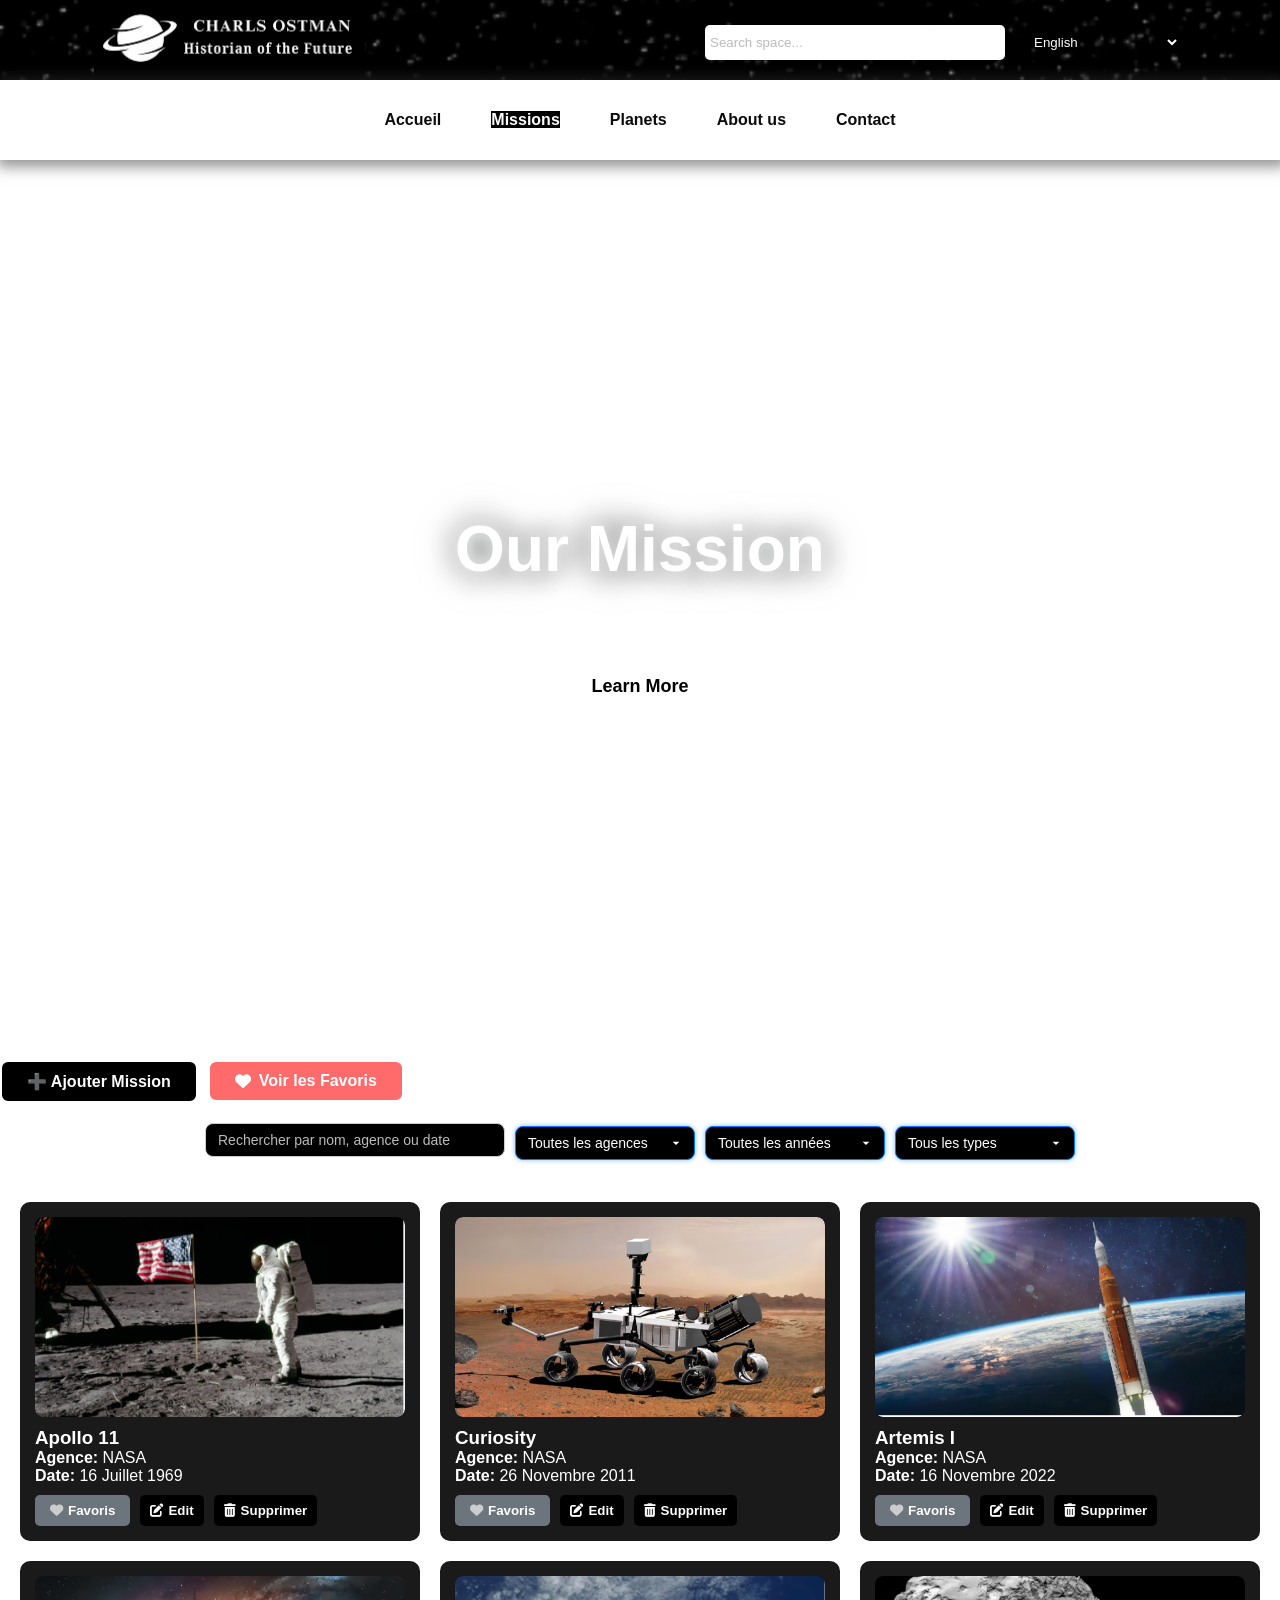
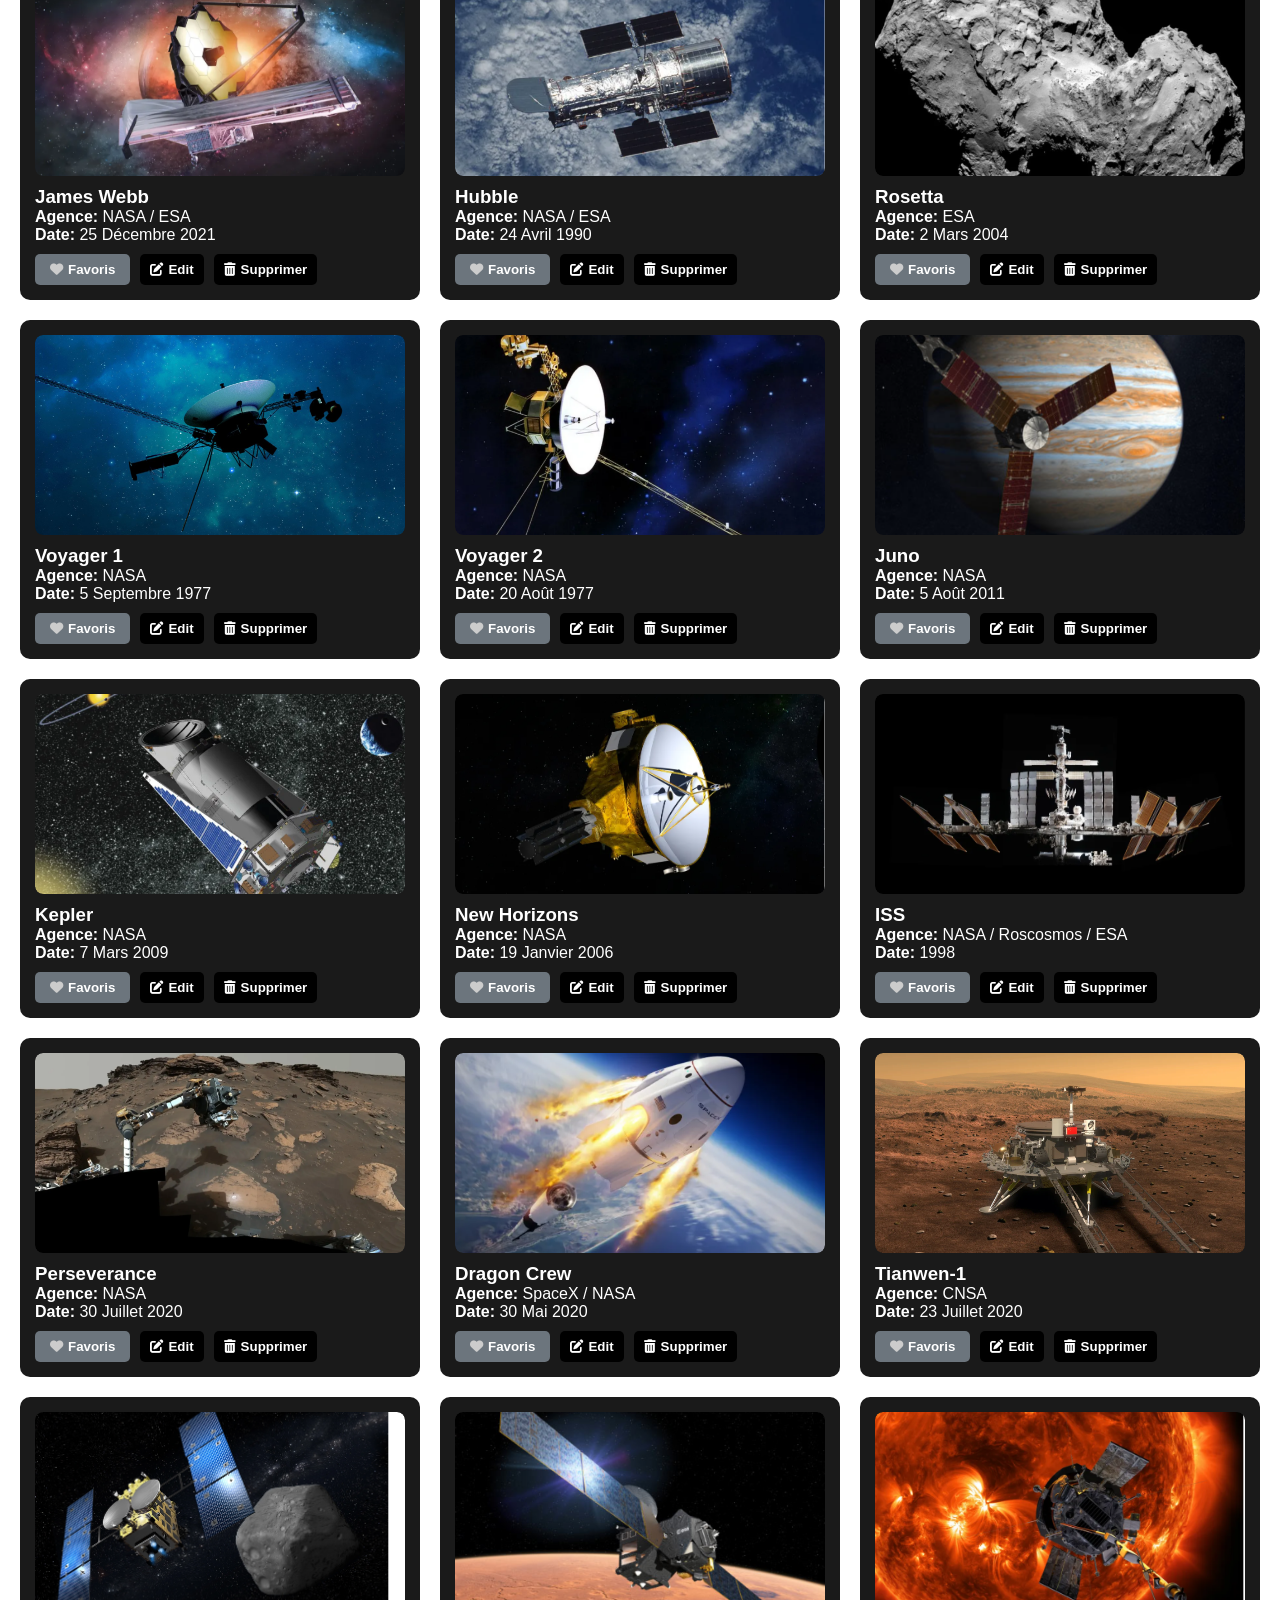
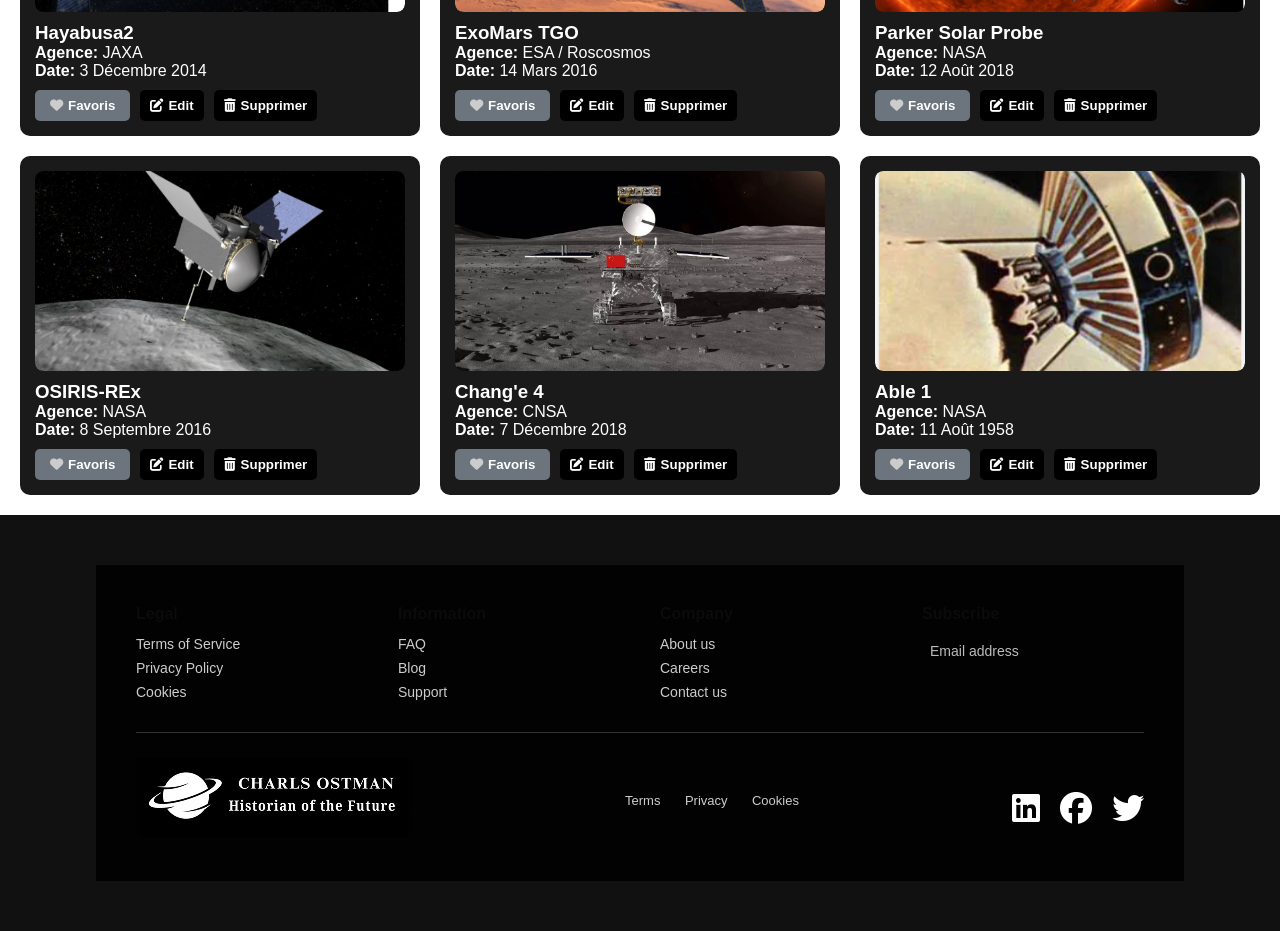
==== commit d429af19: "modifieer" ====
--- a/missions.html
+++ b/missions.html
@@ -279,6 +279,42 @@
 .btn-add:active {
     transform: translateY(1px);
     box-shadow: none;
+}
+/* Styles pour les boutons favoris */
+.favorite-btn {
+  background-color: #6c757d !important;
+  color: white !important;
+  border: none !important;
+  padding: 8px 15px !important;
+  border-radius: 5px !important;
+  cursor: pointer !important;
+  transition: all 0.3s ease !important;
+}
+
+.favorite-btn:hover {
+  background-color: #5a6268 !important;
+  transform: translateY(-2px) !important;
+}
+
+.favorite-btn.favorited {
+  background-color: #ff6b6b !important;
+}
+
+.favorite-btn.favorited:hover {
+  background-color: #ff5252 !important;
+}
+
+/* Section favoris */
+#favoritesSection {
+  box-shadow: 0 10px 30px rgba(0,0,0,0.3);
+  border: 2px solid rgba(255,255,255,0.1);
+}
+
+#favoritesGrid {
+  display: grid;
+  grid-template-columns: repeat(auto-fill, minmax(300px, 1fr));
+  gap: 25px;
+  margin-top: 20px;
 }
 
     </style>
@@ -356,7 +392,7 @@
         <input type="text" id="missionDate" placeholder="Date" required><br>
         <input type="text" id="missionType" placeholder="Type" required><br>
         <textarea id="missionDesc" placeholder="Description"></textarea><br>
-        <!-- CHAMP UPLOAD POUR IMAGES AJOUTÉ ICI -->
+       
         <label for="missionImageFile" style="display: block; margin: 10px 0; font-weight: bold;">
           Ajouter une image
         </label>
@@ -368,7 +404,15 @@
     </div>
   </div>
   <div id="messageBox" style="position:fixed; top:20px; left:50%; transform:translateX(-50%); background-color:#ff4d4f; color:white; padding:10px 20px; border-radius:5px; display:none; z-index:1000;"></div>
-
+<!-- Section Favoris -->
+<section id="favoritesSection" style="display: none; margin: 40px 0; padding: 30px; background: linear-gradient(135deg, #667eea 0%, #764ba2 100%); border-radius: 15px; color: white;">
+  <div style="text-align: center;">
+    <h2 style="color: white; margin-bottom: 30px; font-size: 2rem;">
+      <i class="fas fa-heart" style="color: #ff6b6b;"></i> Mes Missions Favorites
+    </h2>
+    <div id="favoritesGrid" class="missions-grid"></div>
+  </div>
+</section>
 <!-- Modal -->
 <div id="missionModal" class="modal" style="display:none;">
     <div class="modal-content">
@@ -379,7 +423,7 @@
   </div>
 
 <script>
- let missions = JSON.parse(localStorage.getItem("missions")) || [
+let missions = JSON.parse(localStorage.getItem("missions")) || [
   {
     "name": "Apollo 11",
     "agency": "NASA",
@@ -551,6 +595,13 @@
 ];
 
 function saveMissions(){ localStorage.setItem("missions", JSON.stringify(missions)); }
+
+// --- Système de Favoris ---
+let favorites = JSON.parse(localStorage.getItem("favorites")) || [];
+
+function saveFavorites() {
+  localStorage.setItem("favorites", JSON.stringify(favorites));
+}
 
 // --- Références DOM ---
 const container=document.getElementById("missionsGrid");
@@ -591,13 +642,27 @@
     m.images.forEach((img,i)=>{ galleryHTML+=`<img src="${img}" class="${i===0?'active':''}" alt="${m.name}">`; });
     galleryHTML+=`</div>`;
 
-    div.innerHTML=`${galleryHTML}<h3>${m.name}</h3><p><strong>Agence:</strong> ${m.agency}</p><p><strong>Date:</strong> ${m.date}</p>
-    <div class="action-buttons">
-      <button class="edit-btn" title="Editer"><i class="fas fa-edit"></i> Edit</button>
-      <button class="delete-btn" title="Supprimer"><i class="fas fa-trash-alt"></i> Supprimer</button>
-    </div>`;
+    const isFavorite = favorites.includes(m.name);
+    
+    div.innerHTML=`${galleryHTML}
+      <h3>${m.name}</h3>
+      <p><strong>Agence:</strong> ${m.agency}</p>
+      <p><strong>Date:</strong> ${m.date}</p>
+      <div class="action-buttons">
+        <button class="favorite-btn ${isFavorite ? 'favorited' : ''}" title="${isFavorite ? 'Retirer des favoris' : 'Ajouter aux favoris'}">
+          <i class="fas ${isFavorite ? 'fa-heart' : 'fa-heart'}" style="${isFavorite ? 'color: #ff6b6b;' : 'color: #ccc;'}"></i> ${isFavorite ? 'Favori' : 'Favoris'}
+        </button>
+        <button class="edit-btn" title="Editer"><i class="fas fa-edit"></i> Edit</button>
+        <button class="delete-btn" title="Supprimer"><i class="fas fa-trash-alt"></i> Supprimer</button>
+      </div>`;
 
     container.appendChild(div);
+
+    // Bouton favoris
+    div.querySelector(".favorite-btn").onclick=(e)=>{
+      e.stopPropagation();
+      toggleFavorite(m.name, index);
+    };
 
     // Edit
     div.querySelector(".edit-btn").onclick=(e)=>{ 
@@ -613,7 +678,18 @@
     };
     
     // Delete
-    div.querySelector(".delete-btn").onclick=(e)=>{ e.stopPropagation(); missions.splice(index,1); saveMissions(); applyCombinedFilters(); showMessage("Suppression réussie !","success"); };
+    div.querySelector(".delete-btn").onclick=(e)=>{ 
+      e.stopPropagation(); 
+      // Retirer aussi des favoris si la mission est supprimée
+      if(favorites.includes(m.name)){
+        favorites=favorites.filter(fav=>fav!==m.name);
+        saveFavorites();
+      }
+      missions.splice(index,1); 
+      saveMissions(); 
+      applyCombinedFilters(); 
+      showMessage("Suppression réussie !","success"); 
+    };
     
     // Modal view
     div.addEventListener("click",()=>{ document.getElementById("modalTitleView").textContent=m.name; document.getElementById("modalDescriptionView").textContent=m.description; missionModal.style.display="flex"; });
@@ -661,7 +737,7 @@
   missionMod.style.display="flex";
 };
 
-// --- Form submit - AVEC CHAMP URL POUR IMAGES ---
+// --- Form submit - AVEC CHAMP UPLOAD POUR IMAGES ---
 missionForm.addEventListener("submit",(e)=>{
   e.preventDefault();
 
@@ -718,7 +794,102 @@
   applyCombinedFilters();
   missionMod.style.display="none"; 
 });
+
+// --- Système de Favoris ---
+function toggleFavorite(missionName, missionIndex) {
+  const index = favorites.indexOf(missionName);
+  
+  if (index === -1) {
+    // Ajouter aux favoris
+    favorites.push(missionName);
+    showMessage("Mission ajoutée aux favoris !", "success");
+  } else {
+    // Retirer des favoris
+    favorites.splice(index, 1);
+    showMessage("Mission retirée des favoris !", "success");
+  }
+  
+  saveFavorites();
+  applyCombinedFilters(); // Re-afficher pour mettre à jour les boutons
+  displayFavorites(); // Mettre à jour la section favoris
+}
+
+function displayFavorites() {
+  const favoritesSection = document.getElementById("favoritesSection");
+  const favoritesGrid = document.getElementById("favoritesGrid");
+  
+  const favoriteMissions = missions.filter(mission => favorites.includes(mission.name));
+  
+  if (favoriteMissions.length === 0) {
+    favoritesGrid.innerHTML = "<p style='text-align: center; color: #666;'>Aucune mission favorite pour le moment.</p>";
+    favoritesSection.style.display = "none";
+  } else {
+    let favoritesHTML = "";
+    favoriteMissions.forEach((mission, index) => {
+      const originalIndex = missions.findIndex(m => m.name === mission.name);
+      
+      favoritesHTML += `
+        <div class="mission-item">
+          <div class="mission-gallery" data-index="${originalIndex}">
+            ${mission.images.map((img, i) => 
+              `<img src="${img}" class="${i === 0 ? 'active' : ''}" alt="${mission.name}">`
+            ).join('')}
+          </div>
+          <h3>${mission.name}</h3>
+          <p><strong>Agence:</strong> ${mission.agency}</p>
+          <p><strong>Date:</strong> ${mission.date}</p>
+          <div class="action-buttons">
+            <button class="favorite-btn favorited" title="Retirer des favoris" onclick="removeFromFavorites('${mission.name}')">
+              <i class="fas fa-heart" style="color: #ff6b6b;"></i> Retirer
+            </button>
+          </div>
+        </div>
+      `;
+    });
+    favoritesGrid.innerHTML = favoritesHTML;
+    favoritesSection.style.display = "block";
+  }
+}
+
+function removeFromFavorites(missionName) {
+  favorites = favorites.filter(fav => fav !== missionName);
+  saveFavorites();
+  displayFavorites();
+  applyCombinedFilters(); // Mettre à jour la liste principale
+  showMessage("Mission retirée des favoris !", "success");
+}
+
+// Ajouter un bouton pour afficher/masquer les favoris
+function addFavoritesToggle() {
+  const favoritesToggle = document.createElement("button");
+  favoritesToggle.id = "toggleFavorites";
+  favoritesToggle.innerHTML = '<i class="fas fa-heart"></i> Voir les Favoris';
+  favoritesToggle.classList.add("btn-add");
+  favoritesToggle.style.backgroundColor = "#ff6b6b";
+  favoritesToggle.style.marginLeft = "10px";
+  
+  favoritesToggle.addEventListener("click", function() {
+    const favoritesSection = document.getElementById("favoritesSection");
+    if (favoritesSection.style.display === "none") {
+      favoritesSection.style.display = "block";
+      this.innerHTML = '<i class="fas fa-heart"></i> Masquer les Favoris';
+      displayFavorites();
+    } else {
+      favoritesSection.style.display = "none";
+      this.innerHTML = '<i class="fas fa-heart"></i> Voir les Favoris';
+    }
+  });
+  
+  const addBtn = document.getElementById("addMissionBtn");
+  addBtn.parentNode.insertBefore(favoritesToggle, addBtn.nextSibling);
+}
+
 // --- Initialisation ---
+document.addEventListener("DOMContentLoaded", function() {
+  addFavoritesToggle();
+  displayFavorites();
+});
+
 populateFilters();
 applyCombinedFilters();
 displayMissions(missions);
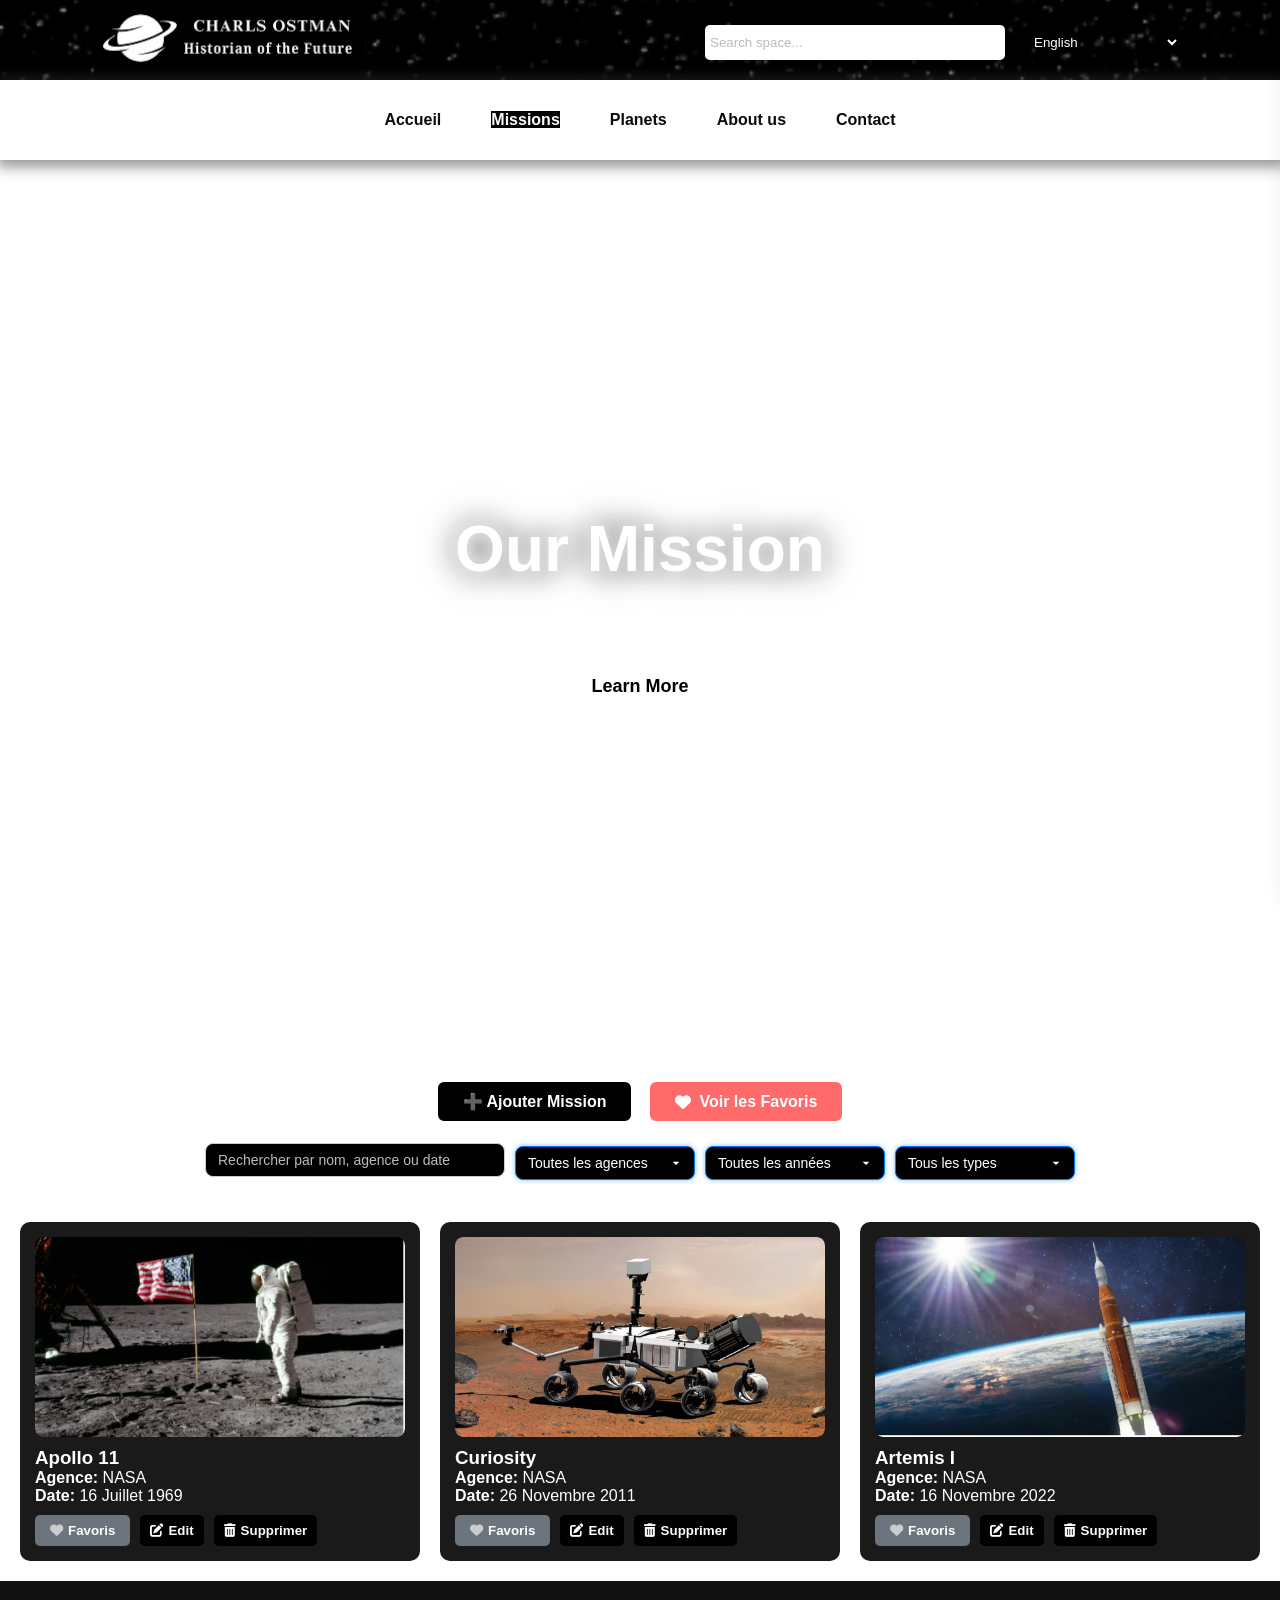
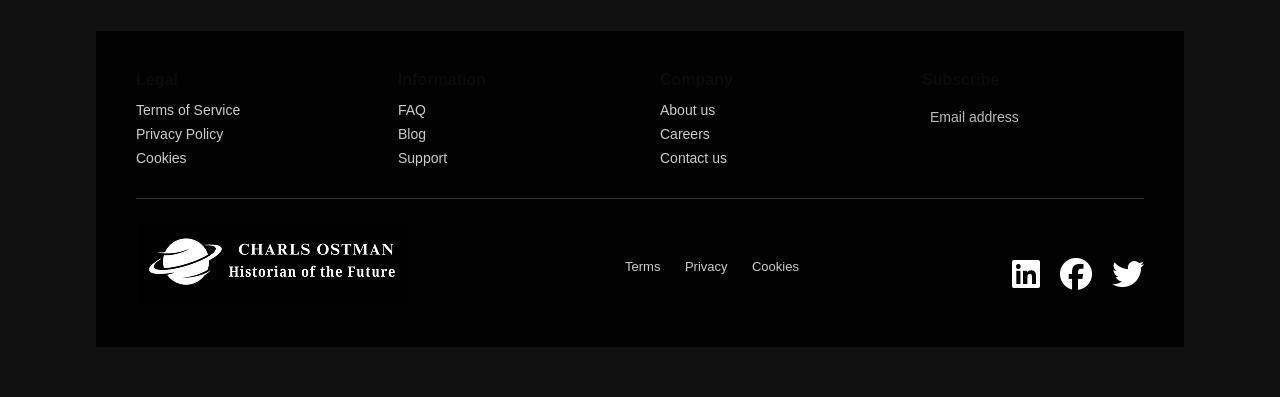
==== commit 12f9d65a: "comiit" ====
--- a/missions.html
+++ b/missions.html
@@ -3,386 +3,593 @@
 <head>
   <meta charset="UTF-8">
   <meta name="viewport" content="width=device-width, initial-scale=1.0">
-  <title>About Us | Space Odyssey</title>
+  <title>Missions | Space Odyssey</title>
   <link rel="stylesheet" href="styles.css">
   <link href="https://fonts.googleapis.com/css2?family=Cormorant:wght@400;700&display=swap" rel="stylesheet">
-   <link href="https://fonts.googleapis.com/css2?family=Poltawski+Nowy:wght@400;600;700&display=swap" rel="stylesheet">
-    <link href="https://fonts.googleapis.com/css2?family=Orbitron:wght@700&display=swap" rel="stylesheet">
-<link
-  rel="stylesheet"
-  href="https://cdnjs.cloudflare.com/ajax/libs/font-awesome/6.5.0/css/all.min.css"
-/>
-<script src="main.js" defer></script>
-<style>
-        /* Main container */
-        .site-header {
-            grid-area: top-section;
-            background-color: rgb(255, 255, 255);
-            display: grid;
-            grid-template-columns: 100%;
-            grid-template-rows: 80px 80px;
-        }
-
-        /* Top section */
-        .top-bar {
-            background-color: #000;
-            background-image: url(images/stars.PNG);
-            background-size: cover;
-            background-position: center;
-            background-repeat: no-repeat;
-            display: grid;
-            grid-template-columns: 2fr 1fr;
-            align-items: center;
-        }
-
-        .top-bar img {
-            height: 80px;
-            padding-left: 90px;
-        }
-
-        .search-field {
-            width: 300px;
-            height: 35px;
-            border-radius: 5px;
-            padding: 5px;
-            border: none;
-            margin-right: 25px;
-        }
-
-        .top-bar-right {
-            display: grid;
-            grid-template-columns: 1fr 2fr 1fr;
-            align-items: center;
-            padding-right: 100px;
-        }
-
-        .icon-group {
-            display: grid;
-            grid-template-columns: repeat(2 , 50px);
-            grid-template-rows: 40px;
-            align-items: center;
-        }
-
-        .icon-group img {
-            width: 35px;
-            height: 35px;
-        }
-
-        .lang-select select {
-            width: 150px;
-            height: 35px;
-            background-color: rgba(240, 248, 255, 0);
-            color: #fff;
-            border: none;
-        }
-
-        .lang-select option {
-            color: #000;
-        }
-
-        /* Bottom section */
-        .bottom-bar {
-    background-color: #ffffff; /* fond blanc */
-    display: flex;
-    justify-content: center;  /* centrer horizontalement */
-    align-items: center;      /* centrer verticalement */
-    height: 80px;
-    box-shadow: 2px 2px 13px 5px rgba(54, 54, 54, 0.53);
+  <link href="https://fonts.googleapis.com/css2?family=Poltawski+Nowy:wght@400;600;700&display=swap" rel="stylesheet">
+  <link href="https://fonts.googleapis.com/css2?family=Orbitron:wght@700&display=swap" rel="stylesheet">
+  <link rel="stylesheet" href="https://cdnjs.cloudflare.com/ajax/libs/font-awesome/6.5.0/css/all.min.css"/>
+  <style>
+    /* Styles existants */
+    .site-header {
+        grid-area: top-section;
+        background-color: rgb(255, 255, 255);
+        display: grid;
+        grid-template-columns: 100%;
+        grid-template-rows: 80px 80px;
+    }
+
+    .top-bar {
+        background-color: #000;
+        background-image: url(images/stars.PNG);
+        background-size: cover;
+        background-position: center;
+        background-repeat: no-repeat;
+        display: grid;
+        grid-template-columns: 2fr 1fr;
+        align-items: center;
+    }
+
+    .top-bar img {
+        height: 80px;
+        padding-left: 90px;
+    }
+
+    .search-field {
+        width: 300px;
+        height: 35px;
+        border-radius: 5px;
+        padding: 5px;
+        border: none;
+        margin-right: 25px;
+    }
+
+    .top-bar-right {
+        display: grid;
+        grid-template-columns: 1fr 2fr 1fr;
+        align-items: center;
+        padding-right: 100px;
+    }
+
+    .icon-group {
+        display: grid;
+        grid-template-columns: repeat(2 , 50px);
+        grid-template-rows: 40px;
+        align-items: center;
+    }
+
+    .icon-group img {
+        width: 35px;
+        height: 35px;
+    }
+
+    .lang-select select {
+        width: 150px;
+        height: 35px;
+        background-color: rgba(240, 248, 255, 0);
+        color: #fff;
+        border: none;
+    }
+
+    .lang-select option {
+        color: #000;
+    }
+
+    .bottom-bar {
+        background-color: #ffffff;
+        display: flex;
+        justify-content: center;
+        align-items: center;
+        height: 80px;
+        box-shadow: 2px 2px 13px 5px rgba(54, 54, 54, 0.53);
+    }
+
+    .bottom-bar ul {
+        list-style: none;
+        display: flex;
+        gap: 50px;
+        margin: 0;
+        padding: 0;
+    }
+
+    .bottom-bar ul li a {
+        text-decoration: none;
+        color: #0b0b0b;
+        font-weight: 600;
+        font-size: 16px;
+        transition: color 0.3s;
+        border:4PX ;
+    }
+
+    .bottom-bar ul li a:hover,
+    .bottom-bar ul li a.active {
+        color: #FFFFFF;
+        background-color: #000;
+    }
+
+    .filters {
+      display: flex;
+      justify-content: center;
+      align-items: center;
+      gap: 10px;
+      margin: 20px 0;
+      flex-wrap: wrap;
+    }
+
+    #searchInput {
+      width: 300px;
+      padding: 8px 12px;
+      border-radius: 8px;
+      border: 1px solid #ccc;
+      font-size: 14px;
+      outline: none;
+      background-color: black;
+      color: white;
+      margin-bottom: 5px;
+    }
+
+    #searchInput:focus {
+      border-color: #007BFF;
+      box-shadow: 0 0 5px rgba(0,123,255,0.5);
+    }
+
+    #agenceFilter, #anneeFilter, #typeFilter {
+      padding: 8px 12px;
+      border-radius: 8px;
+      border: 1px solid #ccc;
+      font-size: 14px;
+      outline: none;
+      background-color: black;
+      color: white;
+      appearance: none;
+      background-image: url('data:image/svg+xml;utf8,<svg fill="white" height="24" viewBox="0 0 24 24" width="24" xmlns="http://www.w3.org/2000/svg"><path d="M7 10l5 5 5-5z"/></svg>');
+      background-repeat: no-repeat;
+      background-position: right 10px center;
+      background-size: 16px;
+      cursor: pointer;
+      width: 180px;
+    }
+
+    #agenceFilter, #anneeFilter, #typeFilter {
+        border-color: #007BFF;
+      box-shadow: 0 0 5px rgba(0,123,255,0.5);
+    }
+
+    #agenceFilter option,
+    #anneeFilter option,
+    #typeFilter option {
+      background-color: black;
+      color: white;
+    }
+
+    @media (max-width: 600px) {
+      .filters {
+        flex-direction: column;
+        align-items: center;
+      }
+      #searchInput, #agenceFilter, #anneeFilter, #typeFilter {
+        width: 90%;
+        margin-bottom: 10px;
+      }
+    }
+
+    .mod {
+      position: fixed; 
+      top: 0;
+      left: 0;
+      width: 100%;
+      height: 100%;
+      background-color: rgba(0,0,0,0.6); 
+      display: flex;
+      justify-content: center; 
+      align-items: center;     
+      z-index: 9999;          
+    }
+
+    .mod-content  {
+      background-color:white;
+      padding: 20px;
+      border-radius: 10px;
+      width: 90%;
+      max-width: 500px;
+      box-shadow: 0 5px 15px rgba(0,0,0,0.3);
+      position: relative;
+      color: #000;
+      text-align: center;
+    }
+
+    .close-btn {
+      position: absolute;
+      top: 10px;
+      right: 15px;
+      font-size: 25px;
+      cursor: pointer;
+      color: #333;
+    }
+
+    .mission-item .action-buttons {
+      display: flex;
+      gap: 10px;
+      margin-top: 10px;
+    }
+
+    .mission-item .action-buttons button {
+      display: flex;
+      align-items: center;
+      justify-content: center;
+      gap: 5px;
+      padding: 5px 10px;
+      border: none;
+      border-radius: 5px;
+      cursor: pointer;
+      font-weight: 600;
+      transition: background-color 0.3s;
+    }
+
+    .mission-item .action-buttons .edit-btn {
+      background-color:black;
+      color: white;
+    }
+
+    .mission-item .action-buttons .edit-btn:hover {
+      background-color:#007bff;
+    }
+
+    .mission-item .action-buttons .delete-btn {
+      background-color: black;
+      color: white;
+    }
+
+    .mission-item .action-buttons .delete-btn:hover {
+      background-color: #a71d2a;
+    }
+
+    .btn-add {
+        padding: 10px 25px;
+        background-color: #000;
+        color: #fff;
+        font-size: 16px;
+        font-weight: 600;
+        border: 2px solid;
+        border-radius: 8px;
+        cursor: pointer;
+        transition: all 0.3s ease;
+        display: inline-flex;
+        align-items: center;
+        gap: 8px;
+    }
+
+    .btn-add:hover {
+        background-color: white;
+        color: black;
+        transform: translateY(-2px);
+    }
+
+    .btn-add:active {
+        transform: translateY(1px);
+        box-shadow: none;
+    }
+
+    /* Styles pour les boutons favoris */
+    .favorite-btn {
+      background-color: #6c757d !important;
+      color: white !important;
+      border: none !important;
+      padding: 8px 15px !important;
+      border-radius: 5px !important;
+      cursor: pointer !important;
+      transition: all 0.3s ease !important;
+    }
+
+    .favorite-btn:hover {
+      background-color: #5a6268 !important;
+      transform: translateY(-2px) !important;
+    }
+
+    .favorite-btn.favorited {
+      background-color: #ff6b6b !important;
+    }
+
+    .favorite-btn.favorited:hover {
+      background-color: #ff5252 !important;
+    }
+
+    /* Sidebar des Favoris */
+    .favorites-sidebar {
+      position: fixed;
+      top: 0;
+      right: -400px;
+      width: 380px;
+      height: 100vh;
+      background: linear-gradient(135deg, #667eea 0%, #764ba2 100%);
+      box-shadow: -5px 0 25px rgba(0,0,0,0.3);
+      transition: right 0.3s ease;
+      z-index: 1000;
+      color: white;
+      overflow-y: auto;
+    }
+
+    .favorites-sidebar.open {
+      right: 0;
+    }
+
+    .favorites-header {
+      padding: 25px;
+      background: rgba(0,0,0,0.2);
+      border-bottom: 1px solid rgba(255,255,255,0.1);
+      display: flex;
+      justify-content: space-between;
+      align-items: center;
+    }
+
+    .favorites-header h2 {
+      margin: 0;
+      font-size: 1.5rem;
+      display: flex;
+      align-items: center;
+      gap: 10px;
+    }
+
+    .close-sidebar {
+      background: none;
+      border: none;
+      color: white;
+      font-size: 1.5rem;
+      cursor: pointer;
+      padding: 5px;
+      border-radius: 50%;
+      transition: background 0.3s ease;
+    }
+
+    .close-sidebar:hover {
+      background: rgba(255,255,255,0.1);
+    }
+
+    .favorites-content {
+      padding: 20px;
+    }
+
+    .favorites-count {
+      text-align: center;
+      margin-bottom: 20px;
+      font-size: 1.1rem;
+      opacity: 0.9;
+    }
+
+    /* Tableau des Favoris */
+    .favorites-table-container {
+      overflow-x: auto;
+      margin-top: 20px;
+      border-radius: 10px;
+      background: rgba(255,255,255,0.05);
+      border: 1px solid rgba(255,255,255,0.1);
+    }
+
+    .favorites-table {
+      width: 100%;
+      border-collapse: collapse;
+      color: white;
+      font-size: 0.9rem;
+    }
+
+    .favorites-table th {
+      background: rgba(255,255,255,0.1);
+      padding: 15px 12px;
+      text-align: left;
+      font-weight: 600;
+      border-bottom: 2px solid rgba(255,255,255,0.2);
+    }
+
+    .favorites-table td {
+      padding: 12px;
+      border-bottom: 1px solid rgba(255,255,255,0.1);
+      transition: background 0.3s ease;
+    }
+
+    .favorites-table tbody tr:hover td {
+      background: rgba(255,255,255,0.05);
+    }
+
+    .favorites-table tbody tr:last-child td {
+      border-bottom: none;
+    }
+
+    .mission-name-cell {
+      font-weight: 600;
+      color: white;
+    }
+
+    .remove-favorite-btn {
+      background: rgba(255,107,107,0.8);
+      border: none;
+      color: white;
+      padding: 6px 12px;
+      border-radius: 5px;
+      cursor: pointer;
+      font-size: 0.8rem;
+      transition: all 0.3s ease;
+      display: flex;
+      align-items: center;
+      gap: 5px;
+    }
+
+    .remove-favorite-btn:hover {
+      background: rgba(255,82,82,1);
+      transform: translateY(-1px);
+    }
+
+    .empty-favorites {
+      text-align: center;
+      padding: 40px 20px;
+      color: rgba(255,255,255,0.7);
+      display: none;
+    }
+
+    .empty-favorites i {
+      font-size: 3rem;
+      margin-bottom: 15px;
+      opacity: 0.5;
+    }
+
+    .empty-favorites h3 {
+      margin: 0 0 10px 0;
+      color: white;
+    }
+
+    .overlay {
+      position: fixed;
+      top: 0;
+      left: 0;
+      width: 100%;
+      height: 100%;
+      background: rgba(0,0,0,0.5);
+      z-index: 999;
+      display: none;
+    }
+
+    .overlay.active {
+      display: block;
+    }
+
+    /* Styles pour les missions */
+    .missions-grid {
+      display: grid;
+      grid-template-columns: repeat(auto-fill, minmax(300px, 1fr));
+      gap: 20px;
+      padding: 20px;
+    }
+
+   .mission-item {
+  background-color: #1a1a1a;
+  padding: 15px;
+  border-radius: 10px;
+  color: #fff;
+  transition: transform 0.3s ease, box-shadow 0.3s ease;
 }
 
-.bottom-bar ul {
-    list-style: none;
-    display: flex;
-    gap: 50px; /* espace entre les liens */
-    margin: 0;
-    padding: 0;
-}
-
-.bottom-bar ul li a {
-    text-decoration: none;
-    color: #0b0b0b;
-    font-weight: 600;
-    font-size: 16px;
-    transition: color 0.3s;
-    border:4PX ;
-}
-
-.bottom-bar ul li a:hover,
-.bottom-bar ul li a.active {
-    color: #FFFFFF; /* couleur accent sur hover ou page active */
-    background-color: #000;
-}
-.filters {
-  display: flex;
-  justify-content: center;
-  align-items: center;
-  gap: 10px;
-  margin: 20px 0;
-  flex-wrap: wrap;
-  
-}
-
-/* Input de recherche */
-#searchInput {
-  width: 300px; /* sghir */
-  padding: 8px 12px;
-  border-radius: 8px;
-  border: 1px solid #ccc;
-  font-size: 14px;
-  outline: none;
-   background-color: black;
-  color: white;
-  margin-bottom: 5px; /* pour le décoller un peu des selects */
-}
-
-#searchInput:focus {
-  border-color: #007BFF;
-  box-shadow: 0 0 5px rgba(0,123,255,0.5);
-}
-
-/* Selects */
-#agenceFilter, #anneeFilter, #typeFilter {
-  padding: 8px 12px;
-  border-radius: 8px;
-  border: 1px solid #ccc;
-  font-size: 14px;
-  outline: none;
-  background-color: black;
-  color: white;
-  appearance: none; /* supprime la flèche par défaut */
-  background-image: url('data:image/svg+xml;utf8,<svg fill="white" height="24" viewBox="0 0 24 24" width="24" xmlns="http://www.w3.org/2000/svg"><path d="M7 10l5 5 5-5z"/></svg>');
-  background-repeat: no-repeat;
-  background-position: right 10px center;
-  background-size: 16px;
-  cursor: pointer;
-  width: 180px;
-}
-#agenceFilter, #anneeFilter, #typeFilter {
-    border-color: #007BFF;
-  box-shadow: 0 0 5px rgba(0,123,255,0.5);
-}
-
-/* Options */
-#agenceFilter option,
-#anneeFilter option,
-#typeFilter option {
-  background-color: black;
-  color: white;
-}
-
-/* Responsive pour mobile */
-@media (max-width: 600px) {
-  .filters {
-    flex-direction: column;
-    align-items: center;
-  }
-  #searchInput, #agenceFilter, #anneeFilter, #typeFilter {
-    width: 90%;
-    margin-bottom: 10px;
-  }
-   }
-/* Modals (Add/Edit & View) */
-.mod {
-  position: fixed; 
-  top: 0;
-  left: 0;
-  width: 100%;
-  height: 100%;
-  background-color: rgba(0,0,0,0.6); 
-  display: flex;
-  justify-content: center; 
-  align-items: center;     
-  z-index: 9999;          
-}
-
-.mod-content  {
-  background-color:white;
-  padding: 20px;
-  border-radius: 10px;
-  width: 90%;
-  max-width: 500px;
-  box-shadow: 0 5px 15px rgba(0,0,0,0.3);
-  position: relative;
-  color: #000;
-  text-align: center;
-}
-
-
-.close-btn {
-  position: absolute;
-  top: 10px;
-  right: 15px;
-  font-size: 25px;
-  cursor: pointer;
-  color: #333;
-}
-
-.mission-item .action-buttons {
-  display: flex;
-  gap: 10px;
-  margin-top: 10px;
-}
-
-.mission-item .action-buttons button {
-  display: flex;
-  align-items: center;
-  justify-content: center;
-  gap: 5px;
-  padding: 5px 10px;
-  border: none;
-  border-radius: 5px;
-  cursor: pointer;
-  font-weight: 600;
-  transition: background-color 0.3s;
-}
-
-.mission-item .action-buttons .edit-btn {
-  background-color:black;
-  color: white;
-}
-
-.mission-item .action-buttons .edit-btn:hover {
-  background-color:#007bff;
-}
-
-.mission-item .action-buttons .delete-btn {
-  background-color: black;
-  color: white;
-}
-
-.mission-item .action-buttons .delete-btn:hover {
-  background-color: #a71d2a;
-}
-/* Design dyal button Ajouter Mission */
-.btn-add {
-    padding: 10px 25px;
-    background-color: #000;   /* noir */
-    color: #fff;              /* texte blanc */
-    font-size: 16px;
-    font-weight: 600;
-    border: 2px solid ; /* contour bleu */
-    border-radius: 8px;
-    cursor: pointer;
-    transition: all 0.3s ease;
-    display: inline-flex;
-    align-items: center;
-    gap: 8px; /* espace entre l'icône et le texte */
-}
-
-.btn-add:hover {
-    background-color: white; /* bleu quand hover */
-    color: black;
-    transform: translateY(-2px);
-    ;
-}
-
-.btn-add:active {
-    transform: translateY(1px);
-    box-shadow: none;
-}
-/* Styles pour les boutons favoris */
-.favorite-btn {
-  background-color: #6c757d !important;
-  color: white !important;
-  border: none !important;
-  padding: 8px 15px !important;
-  border-radius: 5px !important;
-  cursor: pointer !important;
-  transition: all 0.3s ease !important;
-}
-
-.favorite-btn:hover {
-  background-color: #5a6268 !important;
-  transform: translateY(-2px) !important;
-}
-
-.favorite-btn.favorited {
-  background-color: #ff6b6b !important;
-}
-
-.favorite-btn.favorited:hover {
-  background-color: #ff5252 !important;
-}
-
-/* Section favoris */
-#favoritesSection {
-  box-shadow: 0 10px 30px rgba(0,0,0,0.3);
-  border: 2px solid rgba(255,255,255,0.1);
-}
-
-#favoritesGrid {
-  display: grid;
-  grid-template-columns: repeat(auto-fill, minmax(300px, 1fr));
-  gap: 25px;
-  margin-top: 20px;
-}
-
-    </style>
-
-  </head>
+    .mission-item:hover {
+      transform: translateY(-5px);
+    }
+
+    .mission-gallery {
+      position: relative;
+      height: 200px;
+      border-radius: 8px;
+      overflow: hidden;
+      margin-bottom: 10px;
+    }
+
+    .mission-gallery img {
+      width: 100%;
+      height: 100%;
+      object-fit: cover;
+    }
+  </style>
+</head>
 <body>
-
-
-         
   <!-- 🌌 Navbar -->
- <header class="site-header">
-        <div class="top-bar">
-            <div class="top-bar-left">
-                <img src="images/logo.png" alt="logo">
-            </div>
-            <div class="top-bar-right">
-                <div>
-                    <input type="search" class="search-field" placeholder="Search space...">
-                </div>
-                <div class="lang-select">
-                    <select name="language">
-                        <option value="en">English</option>
-                        <option value="fr">Français</option>
-                        <option value="ar">العربية</option>
-                    </select>
-                </div>
-               
-            </div>
+  <header class="site-header">
+    <div class="top-bar">
+      <div class="top-bar-left">
+        <img src="images/logo.png" alt="logo">
+      </div>
+      <div class="top-bar-right">
+        <div>
+          <input type="search" class="search-field" placeholder="Search space...">
         </div>
-        <div class="bottom-bar">
-           
-           <ul>
-          <li><a href="index.html">Accueil</a></li>
-          <li><a href="missions.html"class="active">Missions</a></li>
-          <li><a href="planet.html">Planets</a></li>
-          <li><a href="about.html" >About us</a></li>
-          <li><a href="contact_us.html">Contact</a></li>
-        </ul>
+        <div class="lang-select">
+          <select name="language">
+            <option value="en">English</option>
+            <option value="fr">Français</option>
+            <option value="ar">العربية</option>
+          </select>
         </div>
-
-    </header>
-
- <body>
-<section class="hero-section" style="height:100vh; background-image:url('images/missionnnnn.png'); background-size:cover; background-position:center;">
-  <div class="hero-content">
-    <h1 class="hero-title" >Our Mission</h1>
-    <p class="animated-text">
-      We aim to inspire the next generation of explorers through science
-      and space education.
-    </p>
-    <a href="https://www.nasa.gov/missions/" class="btn-primary">Learn More</a>
+      </div>
+    </div>
+    <div class="bottom-bar">
+      <ul>
+        <li><a href="index.html">Accueil</a></li>
+        <li><a href="missions.html" class="active">Missions</a></li>
+        <li><a href="planet.html">Planets</a></li>
+        <li><a href="about.html">About us</a></li>
+        <li><a href="contact_us.html">Contact</a></li>
+      </ul>
+    </div>
+  </header>
+
+  <section class="hero-section" style="height:100vh; background-image:url('images/missionnnnn.png'); background-size:cover; background-position:center;">
+    <div class="hero-content">
+      <h1 class="hero-title">Our Mission</h1>
+      <p class="animated-text">
+        We aim to inspire the next generation of explorers through science
+        and space education.
+      </p>
+      <a href="https://www.nasa.gov/missions/" class="btn-primary">Learn More</a>
+    </div>
+  </section>
+
+  <!-- Boutons d'action -->
+  <div style="display: flex; justify-content: center; gap: 15px; margin: 20px;">
+    <button id="addMissionBtn" class="btn-add">➕ Ajouter Mission</button>
+    <button id="showFavoritesBtn" class="btn-add" style="background-color: #ff6b6b;">
+      <i class="fas fa-heart"></i> Voir les Favoris
+    </button>
   </div>
-</section>
-<button id="addMissionBtn" class="btn-add">➕ Ajouter Mission</button>
-
-<div class="filters">
-  <input type="text" id="searchInput" placeholder="Rechercher par nom, agence ou date">
-  <select id="agenceFilter"><option  value="">Toutes les agences</option></select>
-  <select id="anneeFilter"><option value="">Toutes les années</option></select>
-  <select id="typeFilter"><option value="">Tous les types</option></select> 
-</div>
-
-<section class="missions-page">
-
-  <div class="missions-grid" id="missionsGrid"></div>
-</section>
-
-<div id="missionMod" class="mod" style="display:none;">
+
+  <div class="filters">
+    <input type="text" id="searchInput" placeholder="Rechercher par nom, agence ou date">
+    <select id="agenceFilter"><option value="">Toutes les agences</option></select>
+    <select id="anneeFilter"><option value="">Toutes les années</option></select>
+    <select id="typeFilter"><option value="">Tous les types</option></select> 
+  </div>
+
+  <section class="missions-page">
+    <div class="missions-grid" id="missionsGrid"></div>
+  </section>
+
+  <!-- Sidebar des Favoris -->
+  <div class="overlay" id="overlay"></div>
+  <div class="favorites-sidebar" id="favoritesSidebar">
+    <div class="favorites-header">
+      <h2><i class="fas fa-heart"></i> Mes Favoris</h2>
+      <button class="close-sidebar" id="closeSidebar">
+        <i class="fas fa-times"></i>
+      </button>
+    </div>
+    <div class="favorites-content">
+      <div class="favorites-count" id="favoritesCount">
+        <!-- Le compteur sera mis à jour par JavaScript -->
+      </div>
+      
+      <!-- Tableau des favoris -->
+      <div class="favorites-table-container">
+        <table class="favorites-table">
+          <thead>
+            <tr>
+              <th>Mission</th>
+              <th>Agence</th>
+              <th>Date</th>
+              <th>Type</th>
+              <th>Actions</th>
+            </tr>
+          </thead>
+          <tbody id="favoritesTableBody">
+            <!-- Les lignes du tableau seront générées par JavaScript -->
+          </tbody>
+        </table>
+      </div>
+      
+      <!-- Message quand aucun favori -->
+      <div class="empty-favorites" id="emptyFavorites">
+        <i class="fas fa-heart-broken"></i>
+        <h3>Aucune mission favorite</h3>
+        <p>Ajoutez des missions à vos favoris pour les voir ici</p>
+      </div>
+    </div>
+  </div>
+
+  <!-- Modal pour ajouter/modifier mission -->
+  <div id="missionMod" class="mod" style="display:none;">
     <div class="mod-content">
       <span id="closeMissionMod" class="close-btn">&times;</span>
       <h3 id="modalTitle">Nouvelle Mission</h3>
@@ -392,7 +599,6 @@
         <input type="text" id="missionDate" placeholder="Date" required><br>
         <input type="text" id="missionType" placeholder="Type" required><br>
         <textarea id="missionDesc" placeholder="Description"></textarea><br>
-       
         <label for="missionImageFile" style="display: block; margin: 10px 0; font-weight: bold;">
           Ajouter une image
         </label>
@@ -403,18 +609,9 @@
       </form>
     </div>
   </div>
-  <div id="messageBox" style="position:fixed; top:20px; left:50%; transform:translateX(-50%); background-color:#ff4d4f; color:white; padding:10px 20px; border-radius:5px; display:none; z-index:1000;"></div>
-<!-- Section Favoris -->
-<section id="favoritesSection" style="display: none; margin: 40px 0; padding: 30px; background: linear-gradient(135deg, #667eea 0%, #764ba2 100%); border-radius: 15px; color: white;">
-  <div style="text-align: center;">
-    <h2 style="color: white; margin-bottom: 30px; font-size: 2rem;">
-      <i class="fas fa-heart" style="color: #ff6b6b;"></i> Mes Missions Favorites
-    </h2>
-    <div id="favoritesGrid" class="missions-grid"></div>
-  </div>
-</section>
-<!-- Modal -->
-<div id="missionModal" class="modal" style="display:none;">
+
+  <!-- Modal pour voir mission -->
+  <div id="missionModal" class="modal" style="display:none;">
     <div class="modal-content">
       <span id="closeMissionModal" class="close-btn">&times;</span>
       <h3 id="modalTitleView"></h3>
@@ -422,705 +619,382 @@
     </div>
   </div>
 
-<script>
-let missions = JSON.parse(localStorage.getItem("missions")) || [
-  {
-    "name": "Apollo 11",
-    "agency": "NASA",
-    "date": "16 Juillet 1969",
-    "description": "Première mission lunaire habitée",
-    "type": "Exploration lunaire",
-    "images": ["images/applo1.PNG","images/appolo2.PNG","images/appolo3.PNG","images/appolo6.PNG"]
-  },
-  {
-    "name": "Curiosity",
-    "agency": "NASA",
-    "date": "26 Novembre 2011",
-    "description": "Curiosity explore Mars depuis 2012 pour rechercher des traces de vie passée.",
-    "type": "Exploration planétaire",
-    "images": ["images/Ca.PNG","images/Ca1.PNG","images/Ca2.PNG","images/Ca3.PNG"]
-  },
-  {
-    "name": "Artemis I",
-    "agency": "NASA",
-    "date": "16 Novembre 2022",
-    "description": "Artemis I est la première mission du programme Artemis pour retourner sur la Lune.",
-    "type": "Exploration lunaire",
-    "images": ["images/ar.PNG","images/ai1.PNG","images/ai2.PNG","images/ia3.PNG"]
-  },
-  {
-    "name": "James Webb",
-    "agency": "NASA / ESA",
-    "date": "25 Décembre 2021",
-    "description": "Le télescope spatial James Webb observe l'univers dans l'infrarouge pour étudier les premières galaxies.",
-    "type": "Télescopes spatiaux",
-    "images": ["images/jem.PNG","images/43.PNG","images/41.PNG","images/42.PNG"]
-  },
-  {
-    "name": "Hubble",
-    "agency": "NASA / ESA",
-    "date": "24 Avril 1990",
-    "description": "Hubble est un télescope spatial qui observe l'univers depuis 1990.",
-    "type": "Télescopes spatiaux",
-    "images": ["images/H.PNG","images/51.PNG","images/52.PNG","images/53.PNG"]
-  },
-  {
-    "name": "Rosetta",
-    "agency": "ESA",
-    "date": "2 Mars 2004",
-    "description": "Rosetta a étudié la comète 67P et a largué le module Philae.",
-    "type": "Comètes/Astéroïdes",
-    "images": ["images/RO.PNG","images/61.PNG","images/62.PNG","images/63.PNG"]
-  },
-  {
-    "name": "Voyager 1",
-    "agency": "NASA",
-    "date": "5 Septembre 1977",
-    "description": "Voyager 1 explore les confins du système solaire et l'espace interstellaire.",
-    "type": "Exploration planétaire",
-    "images": ["images/V11.PNG","images/71.PNG","images/72.PNG","images/73.PNG"]
-  },
-  {
-    "name": "Voyager 2",
-    "agency": "NASA",
-    "date": "20 Août 1977",
-    "description": "Voyager 2 explore les planètes extérieures et le milieu interstellaire.",
-    "type": "Exploration planétaire",
-    "images": ["images/V22.PNG","images/81.PNG","images/82.PNG","images/83.PNG"]
-  },
-  {
-    "name": "Juno",
-    "agency": "NASA",
-    "date": "5 Août 2011",
-    "description": "Juno orbite autour de Jupiter pour étudier son atmosphère et son champ magnétique.",
-    "type": "Exploration planétaire",
-    "images": ["images/JJ.PNG","images/91.PNG","images/92.PNG","images/93.PNG"]
-  },
-  {
-    "name": "Kepler",
-    "agency": "NASA",
-    "date": "7 Mars 2009",
-    "description": "Kepler a découvert des milliers de planètes extrasolaires dans notre galaxie.",
-    "type": "Exploration planétaire",
-    "images": ["images/K.PNG","images/101.PNG","images/102.PNG","images/103.PNG"]
-  },
-  {
-    "name": "New Horizons",
-    "agency": "NASA",
-    "date": "19 Janvier 2006",
-    "description": "New Horizons a survolé Pluton et la ceinture de Kuiper.",
-    "type": "Exploration planétaire",
-    "images": ["images/PS.PNG","images/111.PNG","images/112.PNG","images/113.PNG"]
-  },
-  {
-    "name": "ISS",
-    "agency": "NASA / Roscosmos / ESA",
-    "date": "1998",
-    "description": "International Space Station, laboratoire orbital en coopération internationale.",
-    "type": "Satellites/Station orbitale",
-    "images": ["images/SS.PNG","images/121.PNG","images/122.PNG","images/123.PNG"]
-  },
-  {
-    "name": "Perseverance",
-    "agency": "NASA",
-    "date": "30 Juillet 2020",
-    "description": "Mars 2020, avec le rover Perseverance, explore la surface de Mars.",
-    "type": "Exploration planétaire",
-    "images": ["images/PP.PNG","images/131.PNG","images/132.PNG","images/133.PNG"]
-  },
-  {
-    "name": "Dragon Crew",
-    "agency": "SpaceX / NASA",
-    "date": "30 Mai 2020",
-    "description": "Dragon Crew transporte les astronautes vers l'ISS.",
-    "type": "Satellites/Station orbitale",
-    "images": ["images/D.PNG","images/141.PNG","images/142.PNG","images/143.PNG"]
-  },
-  {
-    "name": "Tianwen-1",
-    "agency": "CNSA",
-    "date": "23 Juillet 2020",
-    "description": "Tianwen-1 explore Mars avec le rover Zhurong.",
-    "type": "Exploration planétaire",
-    "images": ["images/15.PNG","images/151.PNG","images/152.PNG","images/153.PNG"]
-  },
-  {
-    "name": "Hayabusa2",
-    "agency": "JAXA",
-    "date": "3 Décembre 2014",
-    "description": "Hayabusa2 a étudié et ramené des échantillons de l'astéroïde Ryugu.",
-    "type": "Comètes/Astéroïdes",
-    "images": ["images/KKK.PNG","images/161.PNG","images/162.PNG","images/163.PNG"]
-  },
-  {
-    "name": "ExoMars TGO",
-    "agency": "ESA / Roscosmos",
-    "date": "14 Mars 2016",
-    "description": "ExoMars Trace Gas Orbiter étudie l'atmosphère martienne et la recherche de gaz trace.",
-    "type": "Exploration planétaire",
-    "images": ["images/17.PNG","images/171.PNG","images/172.PNG","images/173.PNG"]
-  },
-  {
-    "name": "Parker Solar Probe",
-    "agency": "NASA",
-    "date": "12 Août 2018",
-    "description": "Parker Solar Probe étudie le Soleil de très près.",
-    "type": "Missions solaires",
-    "images": ["images/PARKER.PNG","images/181.PNG","images/182.PNG","images/183.PNG"]
-  },
-  {
-    "name": "OSIRIS-REx",
-    "agency": "NASA",
-    "date": "8 Septembre 2016",
-    "description": "OSIRIS-REx a collecté des échantillons de l'astéroïde Bennu et les a ramenés sur Terre.",
-    "type": "Comètes/Astéroïdes",
-    "images": ["images/18.PNG","images/191.PNG","images/192.PNG","images/193.PNG"]
-  },
-  {
-    "name": "Chang'e 4",
-    "agency": "CNSA",
-    "date": "7 Décembre 2018",
-    "description": "Chang'e 4 est la première mission à alunir sur la face cachée de la Lune.",
-    "type": "Exploration lunaire",
-    "images": ["images/20.PNG","images/201.PNG","images/202.PNG","images/203.PNG"]
-  },
-  {
-    "name": "Able 1",
-    "agency": "NASA",
-    "date": "11 Août 1958",
-    "description": "Able 1 (ou Pioneer 1) était une mission américaine de la NASA visant à tester le lancement d'un satellite lunaire. Elle a été lancée le 11 août 1958, mais n'a pas atteint la Lune.",
-    "type": "Exploration lunaire",
-    "images": ["images/21.PNG","images/211.PNG","images/212.PNG","images/213.PNG"]
-  }
-];
-
-function saveMissions(){ localStorage.setItem("missions", JSON.stringify(missions)); }
-
-// --- Système de Favoris ---
-let favorites = JSON.parse(localStorage.getItem("favorites")) || [];
-
-function saveFavorites() {
-  localStorage.setItem("favorites", JSON.stringify(favorites));
-}
-
-// --- Références DOM ---
-const container=document.getElementById("missionsGrid");
-const searchInput=document.getElementById("searchInput");
-const filterAgency=document.getElementById("agenceFilter");
-const filterYear=document.getElementById("anneeFilter");
-const filterType=document.getElementById("typeFilter");
-const missionMod=document.getElementById("missionMod");
-const missionModal=document.getElementById("missionModal");
-const missionForm=document.getElementById("missionForm");
-const nameInput=document.getElementById("missionName");
-const agencyInput=document.getElementById("missionAgency");
-const dateInput=document.getElementById("missionDate");
-const typeInput=document.getElementById("missionType");
-const descInput=document.getElementById("missionDesc");
-let editingIndex=null;
-
-// --- Message simple ---
-function showMessage(msg,type){
-  const messageDiv=document.createElement("div");
-  messageDiv.textContent=msg;
-  messageDiv.style.position="fixed"; messageDiv.style.top="20px";
-  messageDiv.style.left="50%"; messageDiv.style.transform="translateX(-50%)";
-  messageDiv.style.padding="10px 20px"; messageDiv.style.backgroundColor=type==="success"?"green":"red";
-  messageDiv.style.color="white"; messageDiv.style.borderRadius="5px"; messageDiv.style.zIndex="1000";
-  document.body.appendChild(messageDiv);
-  setTimeout(()=>messageDiv.remove(),3000);
-}
-
-// --- Affichage missions ---
-function displayMissions(list){
-  container.innerHTML="";
-  list.forEach((m,index)=>{
-    const div=document.createElement("div");
-    div.classList.add("mission-item");
-
-    let galleryHTML=`<div class="mission-gallery" data-index="${index}">`;
-    m.images.forEach((img,i)=>{ galleryHTML+=`<img src="${img}" class="${i===0?'active':''}" alt="${m.name}">`; });
-    galleryHTML+=`</div>`;
-
-    const isFavorite = favorites.includes(m.name);
-    
-    div.innerHTML=`${galleryHTML}
-      <h3>${m.name}</h3>
-      <p><strong>Agence:</strong> ${m.agency}</p>
-      <p><strong>Date:</strong> ${m.date}</p>
-      <div class="action-buttons">
-        <button class="favorite-btn ${isFavorite ? 'favorited' : ''}" title="${isFavorite ? 'Retirer des favoris' : 'Ajouter aux favoris'}">
-          <i class="fas ${isFavorite ? 'fa-heart' : 'fa-heart'}" style="${isFavorite ? 'color: #ff6b6b;' : 'color: #ccc;'}"></i> ${isFavorite ? 'Favori' : 'Favoris'}
-        </button>
-        <button class="edit-btn" title="Editer"><i class="fas fa-edit"></i> Edit</button>
-        <button class="delete-btn" title="Supprimer"><i class="fas fa-trash-alt"></i> Supprimer</button>
-      </div>`;
-
-    container.appendChild(div);
-
-    // Bouton favoris
-    div.querySelector(".favorite-btn").onclick=(e)=>{
-      e.stopPropagation();
-      toggleFavorite(m.name, index);
+  <script>
+    // Données des missions
+    let missions = JSON.parse(localStorage.getItem("missions")) || [
+      {
+        "name": "Apollo 11",
+        "agency": "NASA",
+        "date": "16 Juillet 1969",
+        "description": "Première mission lunaire habitée",
+        "type": "Exploration lunaire",
+        "images": ["images/applo1.PNG","images/appolo2.PNG","images/appolo3.PNG","images/appolo6.PNG"]
+      },
+      {
+        "name": "Curiosity",
+        "agency": "NASA",
+        "date": "26 Novembre 2011",
+        "description": "Curiosity explore Mars depuis 2012 pour rechercher des traces de vie passée.",
+        "type": "Exploration planétaire",
+        "images": ["images/Ca.PNG","images/Ca1.PNG","images/Ca2.PNG","images/Ca3.PNG"]
+      },
+      {
+        "name": "Artemis I",
+        "agency": "NASA",
+        "date": "16 Novembre 2022",
+        "description": "Artemis I est la première mission du programme Artemis pour retourner sur la Lune.",
+        "type": "Exploration lunaire",
+        "images": ["images/ar.PNG","images/ai1.PNG","images/ai2.PNG","images/ia3.PNG"]
+      }
+    ];
+
+    // Système de favoris
+    let favorites = JSON.parse(localStorage.getItem("favorites")) || [];
+
+    // Fonctions de sauvegarde
+    function saveMissions() { 
+      localStorage.setItem("missions", JSON.stringify(missions)); 
+    }
+
+    function saveFavorites() { 
+      localStorage.setItem("favorites", JSON.stringify(favorites)); 
+    }
+
+    // Références DOM
+    const container = document.getElementById("missionsGrid");
+    const searchInput = document.getElementById("searchInput");
+    const filterAgency = document.getElementById("agenceFilter");
+    const filterYear = document.getElementById("anneeFilter");
+    const filterType = document.getElementById("typeFilter");
+    const missionMod = document.getElementById("missionMod");
+    const missionModal = document.getElementById("missionModal");
+    const missionForm = document.getElementById("missionForm");
+    const nameInput = document.getElementById("missionName");
+    const agencyInput = document.getElementById("missionAgency");
+    const dateInput = document.getElementById("missionDate");
+    const typeInput = document.getElementById("missionType");
+    const descInput = document.getElementById("missionDesc");
+    const showFavoritesBtn = document.getElementById("showFavoritesBtn");
+    const favoritesSidebar = document.getElementById("favoritesSidebar");
+    const closeSidebar = document.getElementById("closeSidebar");
+    const overlay = document.getElementById("overlay");
+    const favoritesTableBody = document.getElementById("favoritesTableBody");
+    const favoritesCount = document.getElementById("favoritesCount");
+    const emptyFavorites = document.getElementById("emptyFavorites");
+
+    let editingIndex = null;
+
+    // Fonction pour afficher les messages
+    function showMessage(msg, type) {
+      const messageDiv = document.createElement("div");
+      messageDiv.textContent = msg;
+      messageDiv.style.position = "fixed";
+      messageDiv.style.top = "20px";
+      messageDiv.style.left = "50%";
+      messageDiv.style.transform = "translateX(-50%)";
+      messageDiv.style.padding = "10px 20px";
+      messageDiv.style.backgroundColor = type === "success" ? "green" : "red";
+      messageDiv.style.color = "white";
+      messageDiv.style.borderRadius = "5px";
+      messageDiv.style.zIndex = "1000";
+      document.body.appendChild(messageDiv);
+      setTimeout(() => messageDiv.remove(), 3000);
+    }
+
+    // Fonction pour afficher les missions
+    function displayMissions(list) {
+      container.innerHTML = "";
+      list.forEach((m, index) => {
+        const div = document.createElement("div");
+        div.classList.add("mission-item");
+
+        let galleryHTML = `<div class="mission-gallery" data-index="${index}">`;
+        m.images.forEach((img, i) => { 
+          galleryHTML += `<img src="${img}" class="${i === 0 ? 'active' : ''}" alt="${m.name}">`; 
+        });
+        galleryHTML += `</div>`;
+
+        const isFavorite = favorites.includes(m.name);
+        
+        div.innerHTML = `${galleryHTML}
+          <h3>${m.name}</h3>
+          <p><strong>Agence:</strong> ${m.agency}</p>
+          <p><strong>Date:</strong> ${m.date}</p>
+          <div class="action-buttons">
+            <button class="favorite-btn ${isFavorite ? 'favorited' : ''}" title="${isFavorite ? 'Retirer des favoris' : 'Ajouter aux favoris'}">
+              <i class="fas fa-heart" style="${isFavorite ? 'color: #ff6b6b;' : 'color: #ccc;'}"></i> ${isFavorite ? 'Favori' : 'Favoris'}
+            </button>
+            <button class="edit-btn" title="Editer"><i class="fas fa-edit"></i> Edit</button>
+            <button class="delete-btn" title="Supprimer"><i class="fas fa-trash-alt"></i> Supprimer</button>
+          </div>`;
+
+        container.appendChild(div);
+
+        // Bouton favoris
+        div.querySelector(".favorite-btn").onclick = (e) => {
+          e.stopPropagation();
+          toggleFavorite(m.name);
+        };
+
+        // Edit
+        div.querySelector(".edit-btn").onclick = (e) => { 
+          e.stopPropagation(); 
+          editingIndex = index; 
+          nameInput.value = m.name; 
+          agencyInput.value = m.agency; 
+          dateInput.value = m.date; 
+          typeInput.value = m.type; 
+          descInput.value = m.description; 
+          document.getElementById("modalTitle").textContent = "Modifier Mission"; 
+          missionMod.style.display = "flex"; 
+        };
+        
+        // Delete
+        div.querySelector(".delete-btn").onclick = (e) => { 
+          e.stopPropagation(); 
+          // Retirer aussi des favoris si la mission est supprimée
+          if (favorites.includes(m.name)) {
+            favorites = favorites.filter(fav => fav !== m.name);
+            saveFavorites();
+            updateFavoritesTable();
+          }
+          missions.splice(index, 1); 
+          saveMissions(); 
+          applyCombinedFilters(); 
+          showMessage("Suppression réussie !", "success"); 
+        };
+        
+        // Modal view
+        div.addEventListener("click", () => { 
+          document.getElementById("modalTitleView").textContent = m.name; 
+          document.getElementById("modalDescriptionView").textContent = m.description; 
+          missionModal.style.display = "flex"; 
+        });
+      });
+
+      // Fermeture des modals
+      document.getElementById("closeMissionModal").onclick = () => missionModal.style.display = "none";
+      document.getElementById("closeMissionMod").onclick = () => missionMod.style.display = "none";
+      window.onclick = (e) => { 
+        if (e.target === missionModal) missionModal.style.display = "none"; 
+        if (e.target === missionMod) missionMod.style.display = "none"; 
+      };
+    }
+
+    // Fonction pour basculer les favoris
+    function toggleFavorite(missionName) {
+      const index = favorites.indexOf(missionName);
+      
+      if (index === -1) {
+        // Ajouter aux favoris
+        favorites.push(missionName);
+        showMessage("Mission ajoutée aux favoris !", "success");
+      } else {
+        // Retirer des favoris
+        favorites.splice(index, 1);
+        showMessage("Mission retirée des favoris !", "success");
+      }
+      
+      // Sauvegarder dans le localStorage
+      saveFavorites();
+      
+      // Mettre à jour l'affichage
+      applyCombinedFilters();
+      updateFavoritesTable();
+    }
+
+    // Fonction pour mettre à jour le tableau des favoris
+    function updateFavoritesTable() {
+      const favoriteMissions = missions.filter(mission => favorites.includes(mission.name));
+      
+      // Mettre à jour le compteur
+      favoritesCount.textContent = `${favoriteMissions.length} Mission${favoriteMissions.length > 1 ? 's' : ''} Favorite${favoriteMissions.length > 1 ? 's' : ''}`;
+      
+      if (favoriteMissions.length === 0) {
+        // Afficher le message "Aucun favori"
+        favoritesTableBody.innerHTML = "";
+        emptyFavorites.style.display = "block";
+        document.querySelector(".favorites-table-container").style.display = "none";
+      } else {
+        // Cacher le message et afficher le tableau
+        emptyFavorites.style.display = "none";
+        document.querySelector(".favorites-table-container").style.display = "block";
+        
+        // Générer les lignes du tableau
+        let tableHTML = "";
+        favoriteMissions.forEach((mission) => {
+          tableHTML += `
+            <tr>
+              <td class="mission-name-cell">${mission.name}</td>
+              <td>${mission.agency}</td>
+              <td>${mission.date}</td>
+              <td>${mission.type}</td>
+              <td>
+                <button class="remove-favorite-btn" onclick="removeFromFavorites('${mission.name}')">
+                  <i class="fas fa-trash"></i> Retirer
+                </button>
+              </td>
+            </tr>
+          `;
+        });
+        favoritesTableBody.innerHTML = tableHTML;
+      }
+    }
+
+    // Fonction pour retirer une mission des favoris
+    function removeFromFavorites(missionName) {
+      favorites = favorites.filter(fav => fav !== missionName);
+      saveFavorites();
+      updateFavoritesTable();
+      applyCombinedFilters();
+      showMessage("Mission retirée des favoris !", "success");
+    }
+
+    // Filtres
+    function populateFilters() {
+      const agencies = [...new Set(missions.map(m => m.agency))]; 
+      agencies.forEach(a => { 
+        const opt = document.createElement("option"); 
+        opt.value = a; 
+        opt.textContent = a; 
+        filterAgency.appendChild(opt); 
+      });
+      
+      const years = [...new Set(missions.map(m => m.date.match(/\d{4}/)?.[0]).filter(y => y))]; 
+      years.sort((a, b) => b - a).forEach(y => { 
+        const opt = document.createElement("option"); 
+        opt.value = y; 
+        opt.textContent = y; 
+        filterYear.appendChild(opt); 
+      });
+      
+      const types = [...new Set(missions.map(m => m.type))]; 
+      types.forEach(t => { 
+        const opt = document.createElement("option"); 
+        opt.value = t; 
+        opt.textContent = t; 
+        filterType.appendChild(opt); 
+      });
+    }
+
+    function applyCombinedFilters() {
+      const text = searchInput.value.toLowerCase().trim();
+      const agency = filterAgency.value; 
+      const year = filterYear.value; 
+      const type = filterType.value;
+      
+      const filtered = missions.filter(m => {
+        const textMatch = !text || 
+          m.name.toLowerCase().includes(text) || 
+          m.description.toLowerCase().includes(text) || 
+          m.date.toLowerCase().includes(text) || 
+          m.agency.toLowerCase().includes(text) || 
+          m.type.toLowerCase().includes(text);
+        
+        const agencyMatch = !agency || m.agency === agency;
+        const yearMatch = !year || m.date.includes(year);
+        const typeMatch = !type || m.type === type;
+        
+        return textMatch && agencyMatch && yearMatch && typeMatch;
+      });
+      
+      displayMissions(filtered);
+    }
+
+    // Événements des filtres
+    searchInput.addEventListener("input", applyCombinedFilters);
+    filterAgency.addEventListener("change", applyCombinedFilters);
+    filterYear.addEventListener("change", applyCombinedFilters);
+    filterType.addEventListener("change", applyCombinedFilters);
+
+    // Ajouter mission
+    document.getElementById("addMissionBtn").onclick = () => {
+      editingIndex = null;
+      missionForm.reset();
+      document.getElementById("modalTitle").textContent = "Nouvelle Mission";
+      missionMod.style.display = "flex";
     };
 
-    // Edit
-    div.querySelector(".edit-btn").onclick=(e)=>{ 
-      e.stopPropagation(); 
-      editingIndex=index; 
-      nameInput.value=m.name; 
-      agencyInput.value=m.agency; 
-      dateInput.value=m.date; 
-      typeInput.value=m.type; 
-      descInput.value=m.description; 
-      document.getElementById("modalTitle").textContent="Modifier Mission"; 
-      missionMod.style.display="flex"; 
-    };
-    
-    // Delete
-    div.querySelector(".delete-btn").onclick=(e)=>{ 
-      e.stopPropagation(); 
-      // Retirer aussi des favoris si la mission est supprimée
-      if(favorites.includes(m.name)){
-        favorites=favorites.filter(fav=>fav!==m.name);
-        saveFavorites();
+    // Form submit
+    missionForm.addEventListener("submit", (e) => {
+      e.preventDefault();
+
+      const imageFileInput = document.getElementById("missionImageFile");
+      const imageFile = imageFileInput ? imageFileInput.files[0] : null;
+
+      if (editingIndex !== null) {
+        // Modification
+        const existingImages = missions[editingIndex].images;
+        let updatedImages = existingImages;
+        
+        if (imageFile) {
+          const newImageUrl = URL.createObjectURL(imageFile);
+          updatedImages = [...existingImages, newImageUrl];
+        }
+        
+        const newMission = { 
+          name: nameInput.value.trim(), 
+          agency: agencyInput.value.trim(), 
+          date: dateInput.value.trim(), 
+          type: typeInput.value.trim(), 
+          description: descInput.value.trim(), 
+          images: updatedImages
+        };
+        
+        missions[editingIndex] = newMission;
+        showMessage("Modification réussie !", "success");
+      } else {
+        // Nouvelle mission
+        let images = ["images/default.png"];
+        if (imageFile) {
+          const newImageUrl = URL.createObjectURL(imageFile);
+          images = [newImageUrl];
+        }
+        
+        const newMission = { 
+          name: nameInput.value.trim(), 
+          agency: agencyInput.value.trim(), 
+          date: dateInput.value.trim(), 
+          type: typeInput.value.trim(), 
+          description: descInput.value.trim(), 
+          images: images
+        };
+        
+        missions.push(newMission);
+        showMessage("Ajout réussi !", "success");
       }
-      missions.splice(index,1); 
-      saveMissions(); 
-      applyCombinedFilters(); 
-      showMessage("Suppression réussie !","success"); 
-    };
-    
-    // Modal view
-    div.addEventListener("click",()=>{ document.getElementById("modalTitleView").textContent=m.name; document.getElementById("modalDescriptionView").textContent=m.description; missionModal.style.display="flex"; });
-  });
-
-  document.getElementById("closeMissionModal").onclick=()=>missionModal.style.display="none";
-  document.getElementById("closeMissionMod").onclick=()=>missionMod.style.display="none";
-  window.onclick=(e)=>{ if(e.target===missionModal) missionModal.style.display="none"; if(e.target===missionMod) missionMod.style.display="none"; };
-}
-
-// --- Filtres ---
-function populateFilters(){
-  const agencies=[...new Set(missions.map(m=>m.agency))]; agencies.forEach(a=>{ const opt=document.createElement("option"); opt.value=a; opt.textContent=a; filterAgency.appendChild(opt); });
-  const years=[...new Set(missions.map(m=>m.date.match(/\d{4}/)?.[0]).filter(y=>y))]; years.sort((a,b)=>b-a).forEach(y=>{ const opt=document.createElement("option"); opt.value=y; opt.textContent=y; filterYear.appendChild(opt); });
-  const types=[...new Set(missions.map(m=>m.type))]; types.forEach(t=>{ const opt=document.createElement("option"); opt.value=t; opt.textContent=t; filterType.appendChild(opt); });
-}
-
-function applyCombinedFilters(){
-  const text=searchInput.value.toLowerCase().trim();
-  const agency=filterAgency.value; const year=filterYear.value; const type=filterType.value;
-  const filtered=missions.filter(m=>{
-    const textMatch=!text || m.name.toLowerCase().includes(text) || m.description.toLowerCase().includes(text) || m.date.toLowerCase().includes(text) || m.agency.toLowerCase().includes(text) || m.type.toLowerCase().includes(text);
-    const agencyMatch=!agency || m.agency===agency;
-    const yearMatch=!year || m.date.includes(year);
-    const typeMatch=!type || m.type===type;
-    return textMatch && agencyMatch && yearMatch && typeMatch;
-  });
-  displayMissions(filtered);
-}
-
-searchInput.addEventListener("input",applyCombinedFilters);
-filterAgency.addEventListener("change",applyCombinedFilters);
-filterYear.addEventListener("change",applyCombinedFilters);
-filterType.addEventListener("change",applyCombinedFilters);
-
-// --- Debounce search ---
-function debounce(func,delay){ let timeout; return function(...args){ clearTimeout(timeout); timeout=setTimeout(()=>func.apply(this,args),delay); }; }
-searchInput.addEventListener("input",debounce(applyCombinedFilters,300));
-
-// --- Ajouter mission ---
-document.getElementById("addMissionBtn").onclick=()=>{
-  editingIndex=null;
-  missionForm.reset();
-  document.getElementById("modalTitle").textContent="Nouvelle Mission";
-  missionMod.style.display="flex";
-};
-
-// --- Form submit - AVEC CHAMP UPLOAD POUR IMAGES ---
-missionForm.addEventListener("submit",(e)=>{
-  e.preventDefault();
-
-  // Récupérer le fichier image uploadé
-  const imageFileInput = document.getElementById("missionImageFile");
-  const imageFile = imageFileInput ? imageFileInput.files[0] : null;
-
-  // CORRECTION : Conserver les images existantes lors de l'édition
-  if(editingIndex !== null) {
-    // En mode édition, conserver les images originales
-    const existingImages = missions[editingIndex].images;
-    
-    // Si un nouveau fichier est uploadé, le convertir en URL et l'ajouter
-    let updatedImages = existingImages;
-    if (imageFile) {
-      const newImageUrl = URL.createObjectURL(imageFile);
-      updatedImages = [...existingImages, newImageUrl];
-    }
-    
-    const newMission = { 
-      name: nameInput.value.trim(), 
-      agency: agencyInput.value.trim(), 
-      date: dateInput.value.trim(), 
-      type: typeInput.value.trim(), 
-      description: descInput.value.trim(), 
-      images: updatedImages
-    };
-    
-    missions[editingIndex] = newMission;
-    showMessage("Modification réussie !", "success");
-  } 
-  // Si c'est une nouvelle mission
-  else {
-    let images = ["images/default.png"];
-    if (imageFile) {
-      const newImageUrl = URL.createObjectURL(imageFile);
-      images = [newImageUrl];
-    }
-    
-    const newMission = { 
-      name: nameInput.value.trim(), 
-      agency: agencyInput.value.trim(), 
-      date: dateInput.value.trim(), 
-      type: typeInput.value.trim(), 
-      description: descInput.value.trim(), 
-      images: images
-    };
-    
-    missions.push(newMission);
-    showMessage("Ajout réussi !", "success");
-  }
-
-  saveMissions();
-  applyCombinedFilters();
-  missionMod.style.display="none"; 
-});
-
-// --- Système de Favoris ---
-function toggleFavorite(missionName, missionIndex) {
-  const index = favorites.indexOf(missionName);
-  
-  if (index === -1) {
-    // Ajouter aux favoris
-    favorites.push(missionName);
-    showMessage("Mission ajoutée aux favoris !", "success");
-  } else {
-    // Retirer des favoris
-    favorites.splice(index, 1);
-    showMessage("Mission retirée des favoris !", "success");
-  }
-  
-  saveFavorites();
-  applyCombinedFilters(); // Re-afficher pour mettre à jour les boutons
-  displayFavorites(); // Mettre à jour la section favoris
-}
-
-function displayFavorites() {
-  const favoritesSection = document.getElementById("favoritesSection");
-  const favoritesGrid = document.getElementById("favoritesGrid");
-  
-  const favoriteMissions = missions.filter(mission => favorites.includes(mission.name));
-  
-  if (favoriteMissions.length === 0) {
-    favoritesGrid.innerHTML = "<p style='text-align: center; color: #666;'>Aucune mission favorite pour le moment.</p>";
-    favoritesSection.style.display = "none";
-  } else {
-    let favoritesHTML = "";
-    favoriteMissions.forEach((mission, index) => {
-      const originalIndex = missions.findIndex(m => m.name === mission.name);
-      
-      favoritesHTML += `
-        <div class="mission-item">
-          <div class="mission-gallery" data-index="${originalIndex}">
-            ${mission.images.map((img, i) => 
-              `<img src="${img}" class="${i === 0 ? 'active' : ''}" alt="${mission.name}">`
-            ).join('')}
-          </div>
-          <h3>${mission.name}</h3>
-          <p><strong>Agence:</strong> ${mission.agency}</p>
-          <p><strong>Date:</strong> ${mission.date}</p>
-          <div class="action-buttons">
-            <button class="favorite-btn favorited" title="Retirer des favoris" onclick="removeFromFavorites('${mission.name}')">
-              <i class="fas fa-heart" style="color: #ff6b6b;"></i> Retirer
-            </button>
-          </div>
-        </div>
-      `;
+
+      saveMissions();
+      applyCombinedFilters();
+      missionMod.style.display = "none"; 
     });
-    favoritesGrid.innerHTML = favoritesHTML;
-    favoritesSection.style.display = "block";
-  }
-}
-
-function removeFromFavorites(missionName) {
-  favorites = favorites.filter(fav => fav !== missionName);
-  saveFavorites();
-  displayFavorites();
-  applyCombinedFilters(); // Mettre à jour la liste principale
-  showMessage("Mission retirée des favoris !", "success");
-}
-
-// Ajouter un bouton pour afficher/masquer les favoris
-function addFavoritesToggle() {
-  const favoritesToggle = document.createElement("button");
-  favoritesToggle.id = "toggleFavorites";
-  favoritesToggle.innerHTML = '<i class="fas fa-heart"></i> Voir les Favoris';
-  favoritesToggle.classList.add("btn-add");
-  favoritesToggle.style.backgroundColor = "#ff6b6b";
-  favoritesToggle.style.marginLeft = "10px";
-  
-  favoritesToggle.addEventListener("click", function() {
-    const favoritesSection = document.getElementById("favoritesSection");
-    if (favoritesSection.style.display === "none") {
-      favoritesSection.style.display = "block";
-      this.innerHTML = '<i class="fas fa-heart"></i> Masquer les Favoris';
-      displayFavorites();
-    } else {
-      favoritesSection.style.display = "none";
-      this.innerHTML = '<i class="fas fa-heart"></i> Voir les Favoris';
-    }
-  });
-  
-  const addBtn = document.getElementById("addMissionBtn");
-  addBtn.parentNode.insertBefore(favoritesToggle, addBtn.nextSibling);
-}
-
-// --- Initialisation ---
-document.addEventListener("DOMContentLoaded", function() {
-  addFavoritesToggle();
-  displayFavorites();
-});
-
-populateFilters();
-applyCombinedFilters();
-displayMissions(missions);
-
-
-
-// // Fonction pour initialiser le localStorage avec les missions
-// function initializeMissionsOnReload() {
-//   // Vérifier si le localStorage est vide ou s'il faut le réinitialiser
-//   const existingMissions = localStorage.getItem("missions");
-  
-//   if (!existingMissions || existingMissions === "[]" || confirm("Voulez-vous réinitialiser les missions ?")) {
-//     const missions = [
-//       {
-//         "name": "Apollo 11",
-//         "agency": "NASA",
-//         "date": "16 Juillet 1969",
-//         "description": "Première mission lunaire habitée",
-//         "type": "Exploration lunaire",
-//         "images": ["images/applo1.PNG","images/appolo2.PNG","images/appolo3.PNG","images/appolo6.PNG"]
-//       },
-//       {
-//         "name": "Curiosity",
-//         "agency": "NASA",
-//         "date": "26 Novembre 2011",
-//         "description": "Curiosity explore Mars depuis 2012 pour rechercher des traces de vie passée.",
-//         "type": "Exploration planétaire",
-//         "images": ["images/Ca.PNG","images/Ca1.PNG","images/Ca2.PNG","images/Ca3.PNG"]
-//       },
-//       {
-//         "name": "Artemis I",
-//         "agency": "NASA",
-//         "date": "16 Novembre 2022",
-//         "description": "Artemis I est la première mission du programme Artemis pour retourner sur la Lune.",
-//         "type": "Exploration lunaire",
-//         "images": ["images/ar.PNG","images/ai1.PNG","images/ai2.PNG","images/ia3.PNG"]
-//       },
-//       {
-//         "name": "James Webb",
-//         "agency": "NASA / ESA",
-//         "date": "25 Décembre 2021",
-//         "description": "Le télescope spatial James Webb observe l'univers dans l'infrarouge pour étudier les premières galaxies.",
-//         "type": "Télescopes spatiaux",
-//         "images": ["images/jem.PNG","images/43.PNG","images/41.PNG","images/42.PNG"]
-//       },
-//       {
-//         "name": "Hubble",
-//         "agency": "NASA / ESA",
-//         "date": "24 Avril 1990",
-//         "description": "Hubble est un télescope spatial qui observe l'univers depuis 1990.",
-//         "type": "Télescopes spatiaux",
-//         "images": ["images/H.PNG","images/51.PNG","images/52.PNG","images/53.PNG"]
-//       },
-//       {
-//         "name": "Rosetta",
-//         "agency": "ESA",
-//         "date": "2 Mars 2004",
-//         "description": "Rosetta a étudié la comète 67P et a largué le module Philae.",
-//         "type": "Comètes/Astéroïdes",
-//         "images": ["images/RO.PNG","images/61.PNG","images/62.PNG","images/63.PNG"]
-//       },
-//       {
-//         "name": "Voyager 1",
-//         "agency": "NASA",
-//         "date": "5 Septembre 1977",
-//         "description": "Voyager 1 explore les confins du système solaire et l'espace interstellaire.",
-//         "type": "Exploration planétaire",
-//         "images": ["images/V11.PNG","images/71.PNG","images/72.PNG","images/73.PNG"]
-//       },
-//       {
-//         "name": "Voyager 2",
-//         "agency": "NASA",
-//         "date": "20 Août 1977",
-//         "description": "Voyager 2 explore les planètes extérieures et le milieu interstellaire.",
-//         "type": "Exploration planétaire",
-//         "images": ["images/V22.PNG","images/81.PNG","images/82.PNG","images/83.PNG"]
-//       },
-//       {
-//         "name": "Juno",
-//         "agency": "NASA",
-//         "date": "5 Août 2011",
-//         "description": "Juno orbite autour de Jupiter pour étudier son atmosphère et son champ magnétique.",
-//         "type": "Exploration planétaire",
-//         "images": ["images/JJ.PNG","images/91.PNG","images/92.PNG","images/93.PNG"]
-//       },
-//       {
-//         "name": "Kepler",
-//         "agency": "NASA",
-//         "date": "7 Mars 2009",
-//         "description": "Kepler a découvert des milliers de planètes extrasolaires dans notre galaxie.",
-//         "type": "Exploration planétaire",
-//         "images": ["images/K.PNG","images/101.PNG","images/102.PNG","images/103.PNG"]
-//       },
-//       {
-//         "name": "New Horizons",
-//         "agency": "NASA",
-//         "date": "19 Janvier 2006",
-//         "description": "New Horizons a survolé Pluton et la ceinture de Kuiper.",
-//         "type": "Exploration planétaire",
-//         "images": ["images/PS.PNG","images/111.PNG","images/112.PNG","images/113.PNG"]
-//       },
-//       {
-//         "name": "ISS",
-//         "agency": "NASA / Roscosmos / ESA",
-//         "date": "1998",
-//         "description": "International Space Station, laboratoire orbital en coopération internationale.",
-//         "type": "Satellites/Station orbitale",
-//         "images": ["images/SS.PNG","images/121.PNG","images/122.PNG","images/123.PNG"]
-//       },
-//       {
-//         "name": "Perseverance",
-//         "agency": "NASA",
-//         "date": "30 Juillet 2020",
-//         "description": "Mars 2020, avec le rover Perseverance, explore la surface de Mars.",
-//         "type": "Exploration planétaire",
-//         "images": ["images/PP.PNG","images/131.PNG","images/132.PNG","images/133.PNG"]
-//       },
-//       {
-//         "name": "Dragon Crew",
-//         "agency": "SpaceX / NASA",
-//         "date": "30 Mai 2020",
-//         "description": "Dragon Crew transporte les astronautes vers l'ISS.",
-//         "type": "Satellites/Station orbitale",
-//         "images": ["images/D.PNG","images/141.PNG","images/142.PNG","images/143.PNG"]
-//       },
-//       {
-//         "name": "Tianwen-1",
-//         "agency": "CNSA",
-//         "date": "23 Juillet 2020",
-//         "description": "Tianwen-1 explore Mars avec le rover Zhurong.",
-//         "type": "Exploration planétaire",
-//         "images": ["images/15.PNG","images/151.PNG","images/152.PNG","images/153.PNG"]
-//       },
-//       {
-//         "name": "Hayabusa2",
-//         "agency": "JAXA",
-//         "date": "3 Décembre 2014",
-//         "description": "Hayabusa2 a étudié et ramené des échantillons de l'astéroïde Ryugu.",
-//         "type": "Comètes/Astéroïdes",
-//         "images": ["images/KKK.PNG","images/161.PNG","images/162.PNG","images/163.PNG"]
-//       },
-//       {
-//         "name": "ExoMars TGO",
-//         "agency": "ESA / Roscosmos",
-//         "date": "14 Mars 2016",
-//         "description": "ExoMars Trace Gas Orbiter étudie l'atmosphère martienne et la recherche de gaz trace.",
-//         "type": "Exploration planétaire",
-//         "images": ["images/17.PNG","images/171.PNG","images/172.PNG","images/173.PNG"]
-//       },
-//       {
-//         "name": "Parker Solar Probe",
-//         "agency": "NASA",
-//         "date": "12 Août 2018",
-//         "description": "Parker Solar Probe étudie le Soleil de très près.",
-//         "type": "Missions solaires",
-//         "images": ["images/PARKER.PNG","images/181.PNG","images/182.PNG","images/183.PNG"]
-//       },
-//       {
-//         "name": "OSIRIS-REx",
-//         "agency": "NASA",
-//         "date": "8 Septembre 2016",
-//         "description": "OSIRIS-REx a collecté des échantillons de l'astéroïde Bennu et les a ramenés sur Terre.",
-//         "type": "Comètes/Astéroïdes",
-//         "images": ["images/18.PNG","images/191.PNG","images/192.PNG","images/193.PNG"]
-//       },
-//       {
-//         "name": "Chang'e 4",
-//         "agency": "CNSA",
-//         "date": "7 Décembre 2018",
-//         "description": "Chang'e 4 est la première mission à alunir sur la face cachée de la Lune.",
-//         "type": "Exploration lunaire",
-//         "images": ["images/20.PNG","images/201.PNG","images/202.PNG","images/203.PNG"]
-//       },
-//       {
-//         "name": "Able 1",
-//         "agency": "NASA",
-//         "date": "11 Août 1958",
-//         "description": "Able 1 (ou Pioneer 1) était une mission américaine de la NASA visant à tester le lancement d'un satellite lunaire. Elle a été lancée le 11 août 1958, mais n'a pas atteint la Lune.",
-//         "type": "Exploration lunaire",
-//         "images": ["images/21.PNG","images/211.PNG","images/212.PNG","images/213.PNG"]
-//       }
-//     ];
-
-//     // Sauvegarder dans le localStorage
-//     localStorage.setItem("missions", JSON.stringify(missions));
-//     console.log("Missions initialisées dans le localStorage !");
-//     alert("Missions réinitialisées avec succès !");
-    
-//     // Recharger la page pour afficher les nouvelles données
-//     location.reload();
-//   }
-// }
-
-// // Ajouter un bouton pour déclencher la réinitialisation
-// function addResetButton() {
-//   const resetBtn = document.createElement("button");
-//   resetBtn.textContent = "🔄 Réinitialiser Missions";
-//   resetBtn.style.margin = "10px";
-//   resetBtn.style.padding = "8px 15px";
-//   resetBtn.style.backgroundColor = "#ff6b6b";
-//   resetBtn.style.color = "white";
-//   resetBtn.style.border = "none";
-//   resetBtn.style.borderRadius = "5px";
-//   resetBtn.style.cursor = "pointer";
-  
-//   resetBtn.addEventListener("click", initializeMissionsOnReload);
-  
-//   // Ajouter le bouton après le bouton "Ajouter Mission"
-//   const addBtn = document.getElementById("addMissionBtn");
-//   addBtn.parentNode.insertBefore(resetBtn, addBtn.nextSibling);
-// }
-
-// // Appeler cette fonction au chargement de la page
-// document.addEventListener("DOMContentLoaded", function() {
-//   addResetButton();
-  
-//   // Optionnel: Initialiser automatiquement si le localStorage est vide
-//   const existingMissions = localStorage.getItem("missions");
-//   if (!existingMissions || existingMissions === "[]") {
-//     initializeMissionsOnReload();
-//   }
-// });
-
-</script>
-
-
-
-
- </body>
-
-  <footer>
+
+    // Gestion du sidebar
+    showFavoritesBtn.addEventListener('click', function() {
+      favoritesSidebar.classList.add('open');
+      overlay.classList.add('active');
+      updateFavoritesTable();
+    });
+
+    closeSidebar.addEventListener('click', function() {
+      favoritesSidebar.classList.remove('open');
+      overlay.classList.remove('active');
+    });
+
+    overlay.addEventListener('click', function() {
+      favoritesSidebar.classList.remove('open');
+      overlay.classList.remove('active');
+    });
+
+    // Initialisation
+    document.addEventListener("DOMContentLoaded", function() {
+      populateFilters();
+      applyCombinedFilters();
+      updateFavoritesTable();
+    });
+  </script>
+</body>
+<footer>
       <div class="background-footer">
         <div class="footer-top">
           <div class="footer-column">
@@ -1169,7 +1043,7 @@
             <a href="#">Cookies</a>
           </div>
 
-      
+        
               <div class="social-icons">
   <a href="https://www.linkedin.com" target="_blank" class="social-link">
     <i class="fab fa-linkedin"></i>
@@ -1184,8 +1058,6 @@
 </div>
       </div>
     </footer>
-</body>
-
-
-
-
+</html>
+
+</html>
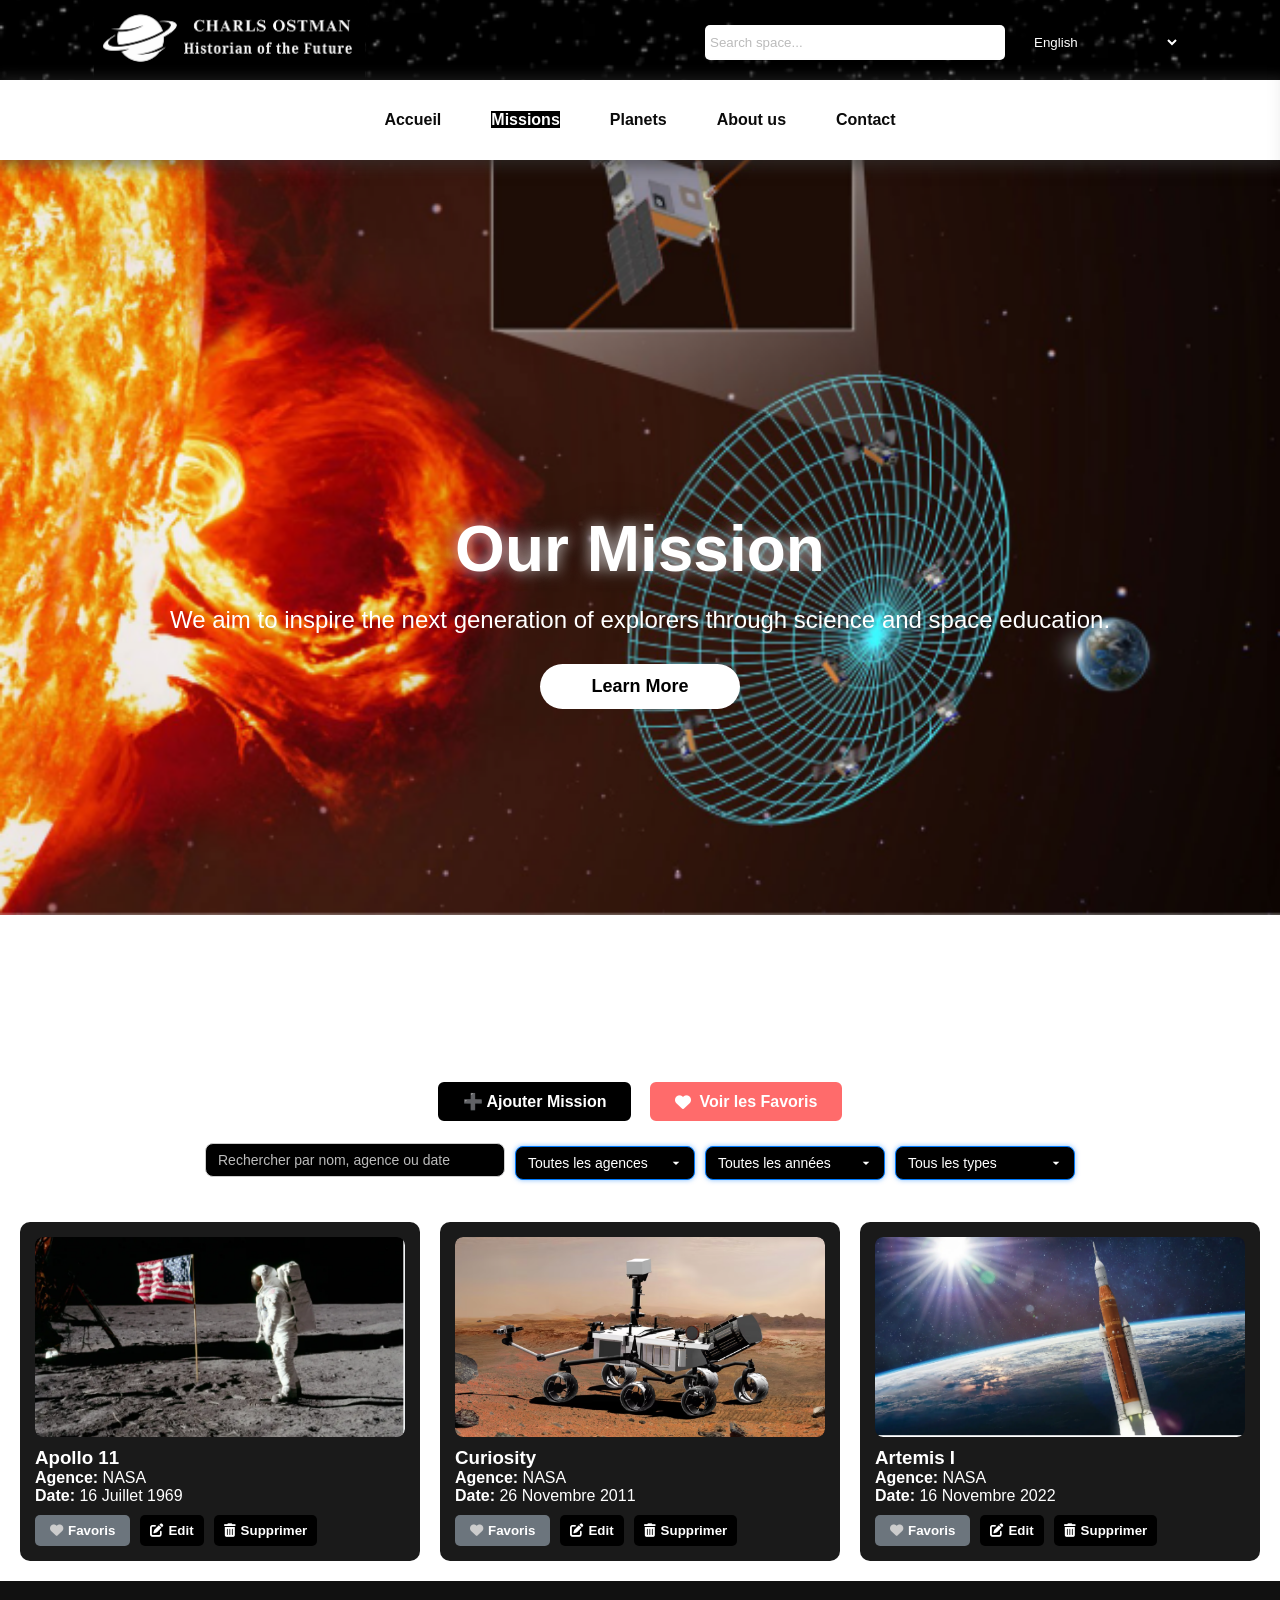
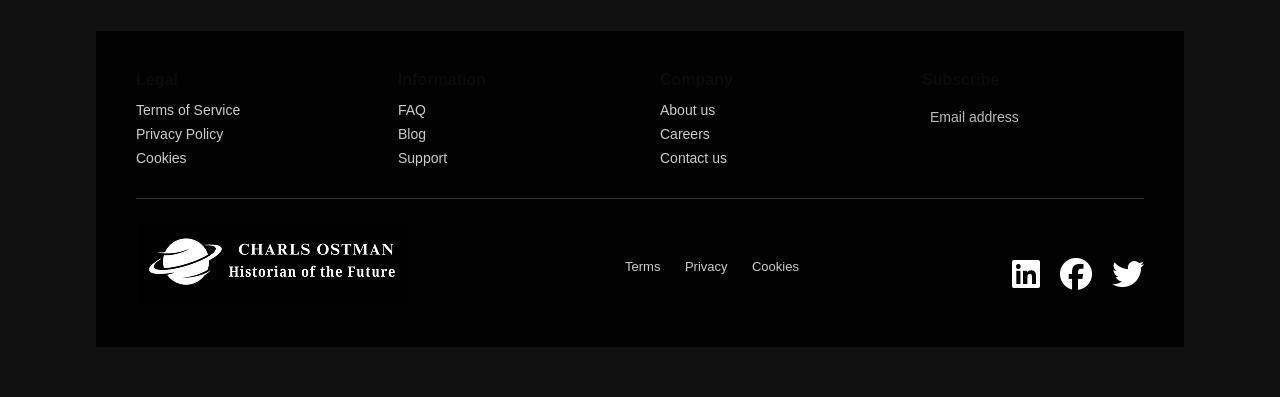
==== commit 7f5c496f: "comit" ====
--- a/missions.html
+++ b/missions.html
@@ -517,7 +517,7 @@
     </div>
   </header>
 
-  <section class="hero-section" style="height:100vh; background-image:url('images/missionnnnn.png'); background-size:cover; background-position:center;">
+  <section class="hero-section" style="height:100vh; background-image:url('images/mission.PNG'); background-size:cover; background-position:center;">
     <div class="hero-content">
       <h1 class="hero-title">Our Mission</h1>
       <p class="animated-text">
